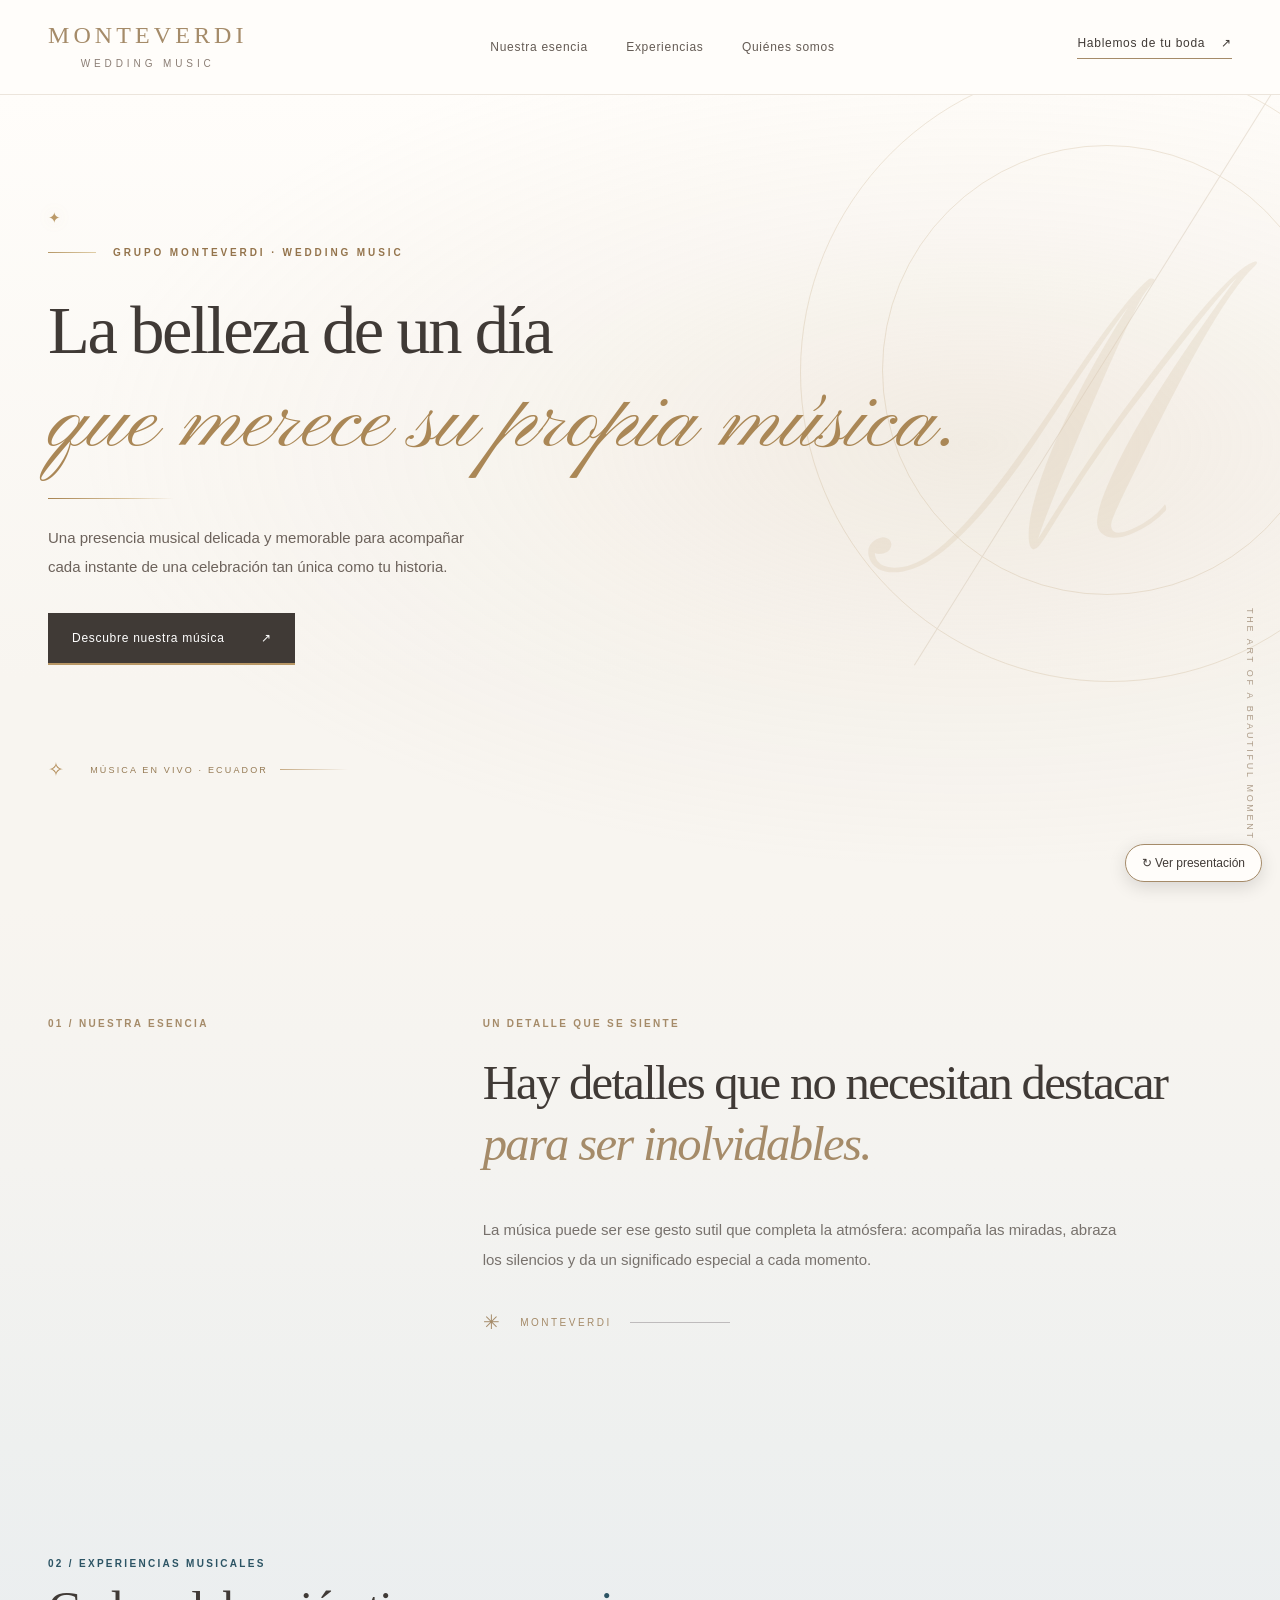
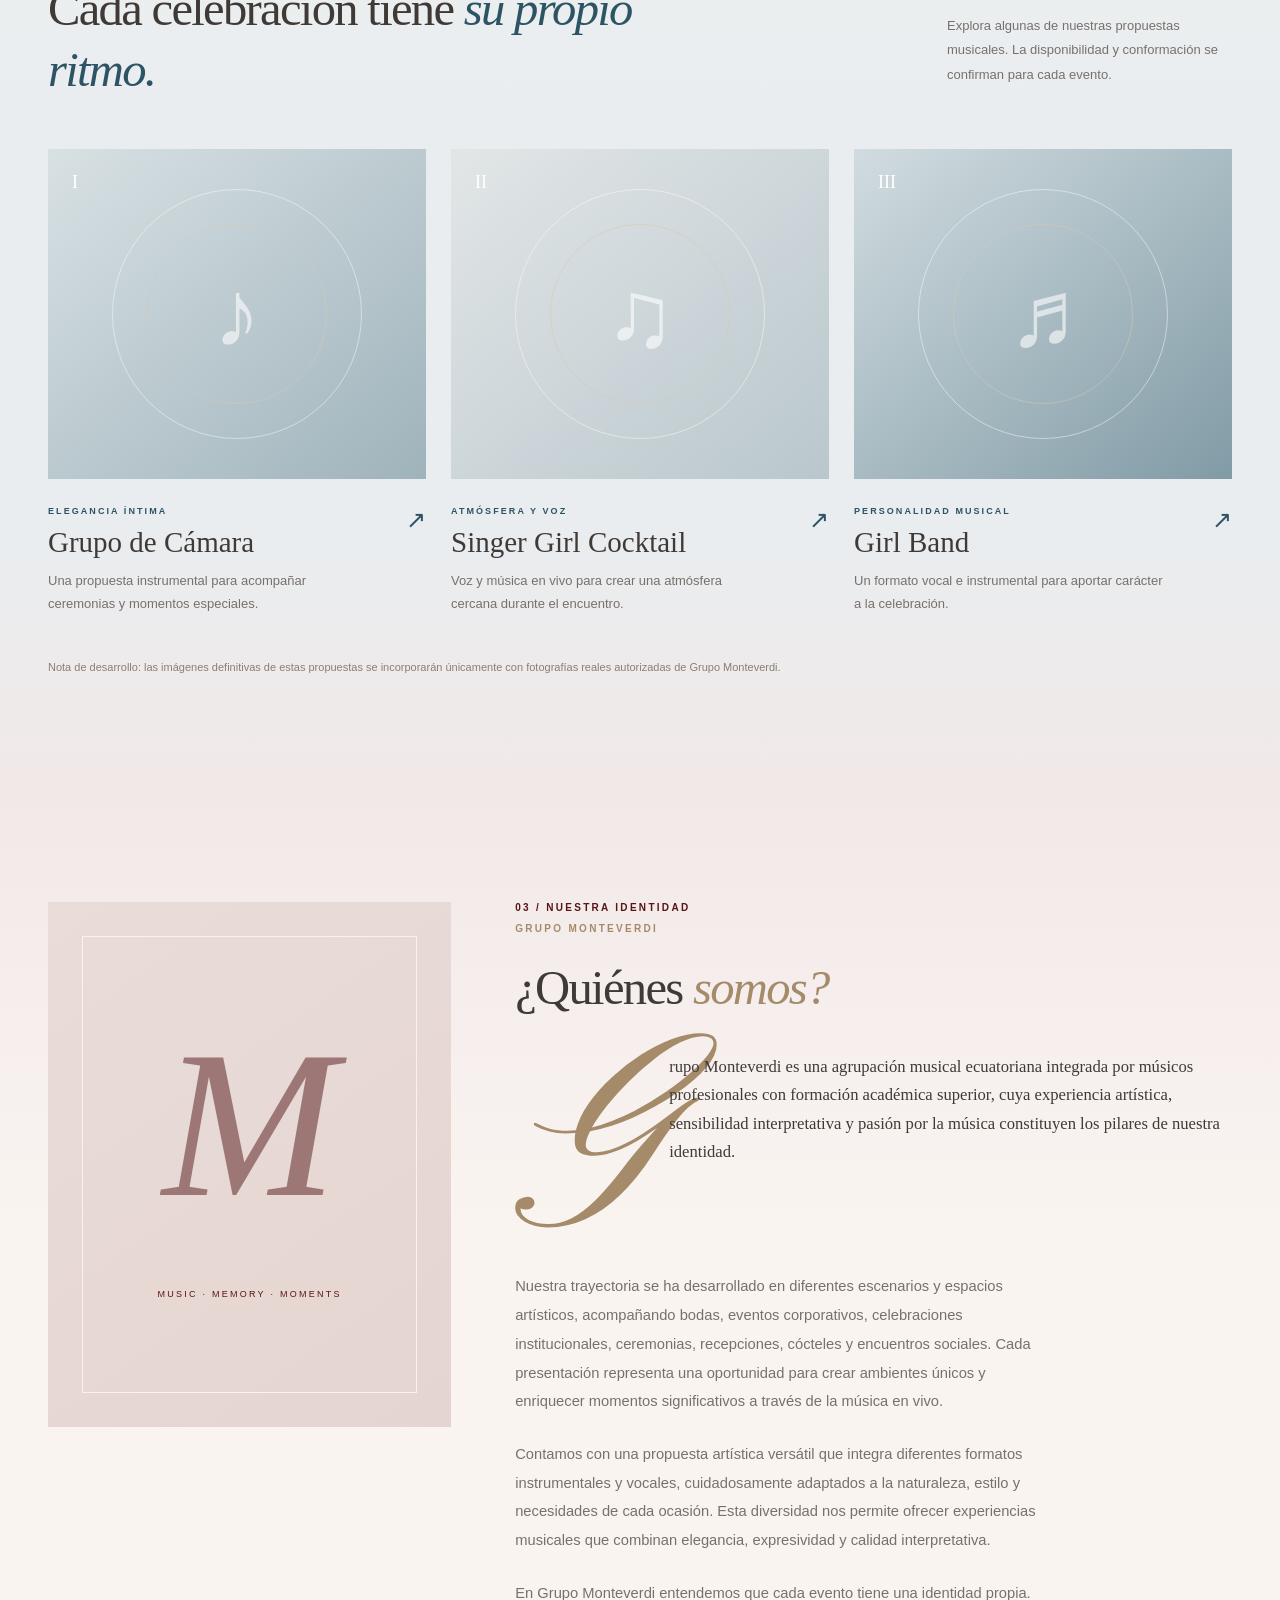
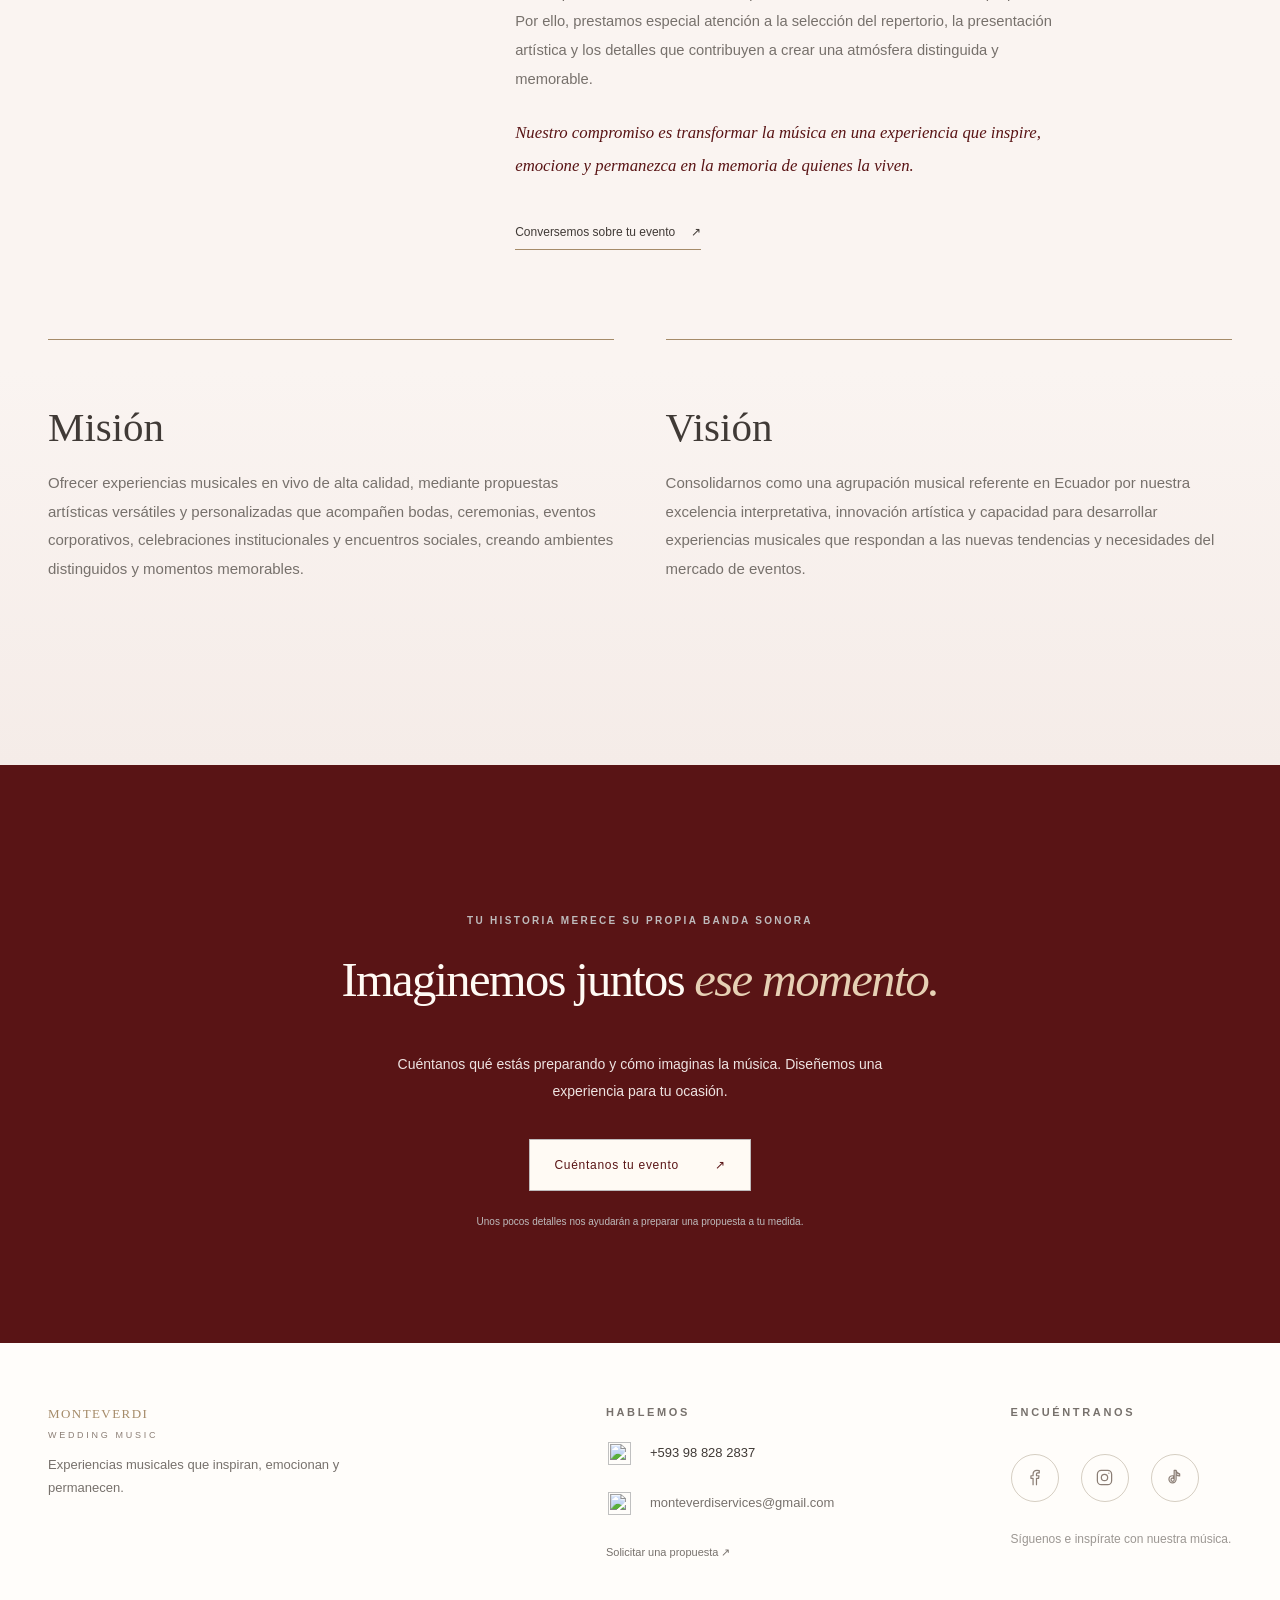
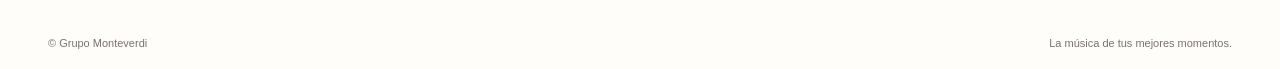
==== index.html @ 487e1342 "Test Cinzel Bold web font on Monteverdi welcome animation" ====
<!doctype html>
<html lang="es">
<head>
  <meta charset="utf-8">
  <meta name="viewport" content="width=device-width, initial-scale=1">
  <meta name="theme-color" content="#f8f5f0">
  <meta name="description" content="Grupo Monteverdi Wedding Music. Música en vivo para acompañar con elegancia los momentos especiales de tu boda.">
  <title>Grupo Monteverdi | Wedding Music</title>
  <link rel="preconnect" href="https://fonts.googleapis.com">
  <link rel="preconnect" href="https://fonts.gstatic.com" crossorigin>
  <link href="https://fonts.googleapis.com/css2?family=Cinzel:wght@700&family=Pinyon+Script&display=swap" rel="stylesheet">
  <link rel="stylesheet" href="styles.css?v=37">
<style>
/* V2 — Bienvenida editorial: entrada al salón */
.welcome {
  position: fixed; inset: 0; z-index: 1000; display: grid; place-items: center;
  background: var(--ivory); pointer-events: none;
  animation: welcome-exit .85s cubic-bezier(.55, 0, .2, 1) 2.65s both;
}
.welcome-inner { width: min(86vw, 820px); text-align: center; }
.welcome-letters { display: flex; justify-content: center; gap: clamp(2px, 1.1vw, 13px); }
.welcome-letters span {
  display: inline-block; font: 700 clamp(23px, 5.8vw, 72px)/1.2 'Cinzel', Georgia, serif;
  color: var(--ink); opacity: 0; transform: translateY(-70px);
  animation: letter-arrive 1.05s cubic-bezier(.2, .75, .18, 1) both;
}
.welcome-letters span:nth-child(1) { animation-delay: .22s; }
.welcome-letters span:nth-child(2) { animation-delay: .30s; }
.welcome-letters span:nth-child(3) { animation-delay: .38s; }
.welcome-letters span:nth-child(4) { animation-delay: .46s; }
.welcome-letters span:nth-child(5) { animation-delay: .54s; }
.welcome-letters span:nth-child(6) { animation-delay: .62s; }
.welcome-letters span:nth-child(7) { animation-delay: .70s; }
.welcome-letters span:nth-child(8) { animation-delay: .78s; }
.welcome-letters span:nth-child(9) { animation-delay: .86s; }
.welcome-letters span:nth-child(10) { animation-delay: .94s; }
.welcome-rule { height: 1px; width: min(55%, 290px); background: var(--gold); margin: 24px auto 16px; transform: scaleX(0); animation: rule-reveal .7s ease 1.65s forwards; }
.welcome-subtitle { font: 500 clamp(9px, 1.1vw, 12px)/1.6 var(--sans); letter-spacing: .38em; color: var(--taupe); opacity: 0; animation: subtitle-reveal .8s ease 1.8s forwards; }
@keyframes letter-arrive { to { opacity: 1; transform: translateY(0); } }
@keyframes rule-reveal { to { transform: scaleX(1); } }
@keyframes subtitle-reveal { to { opacity: 1; } }
@keyframes welcome-exit { 0%, 5% { opacity: 1; } 100% { opacity: 0; visibility: hidden; } }
@media (prefers-reduced-motion: reduce) { .welcome { display: none; } }


/* Scroll reveal — understated editorial transitions */
.scroll-reveal { opacity: 0; transform: translateY(34px); transition: opacity .85s ease, transform .85s cubic-bezier(.2,.7,.2,1); }
.scroll-reveal.is-visible { opacity: 1; transform: translateY(0); }
@media (prefers-reduced-motion: reduce) { .scroll-reveal { opacity: 1; transform: none; transition: none; } }

/* Identidad institucional — misión y visión */
.monteverdi-values { display:grid; grid-template-columns:repeat(2,minmax(0,1fr)); gap:clamp(22px,4vw,64px); margin-top:clamp(48px,7vw,100px); }
.monteverdi-value { border-top:1px solid var(--gold); padding-top:28px; }
.monteverdi-value h3 { font-family:var(--serif); font-size:clamp(30px,3.2vw,45px); font-weight:400; margin:12px 0 18px; }
.monteverdi-value > p:last-child { color:var(--muted); font-size:15px; line-height:1.9; }
.story-copy > p:not(.overline):not(.section-index) { margin-bottom:17px; }
@media(max-width:700px) { .monteverdi-values { grid-template-columns:1fr; gap:32px; } }
</style>
</head>
<body>
  <div class="welcome" id="welcome" aria-hidden="true">
    <div class="welcome-inner">
      <div class="welcome-letters" aria-label="Monteverdi">
        <span>M</span><span>O</span><span>N</span><span>T</span><span>E</span><span>V</span><span>E</span><span>R</span><span>D</span><span>I</span>
      </div>
      <div class="welcome-rule"></div>
      <div class="welcome-subtitle">WEDDING MUSIC</div>
    </div>
  </div>
  <a class="skip-link" href="#contenido">Ir al contenido</a>
  <header class="site-header">
    <div class="header-inner shell">
      <a class="brand" href="#inicio" aria-label="Grupo Monteverdi, inicio">
        <span class="brand-name">MONTEVERDI</span>
        <span class="brand-subtitle">WEDDING MUSIC</span>
      </a>
      <nav class="navigation" aria-label="Navegación principal">
        <a href="#esencia">Nuestra esencia</a>
        <a href="#experiencias">Experiencias</a>
        <a href="#historia">Quiénes somos</a>
      </nav>
      <a class="header-contact" href="#contacto">Hablemos de tu boda <span aria-hidden="true">↗</span></a>
    </div>
  </header>

  <main id="contenido">
    <section class="hero" id="inicio" aria-labelledby="hero-title">
      <div class="hero-art" aria-hidden="true">
        <div class="art-ring art-ring-one"></div>
        <div class="art-ring art-ring-two"></div>
        <div class="art-stem"></div>
        <span class="art-word">M</span>
      </div>
      <div class="shell hero-content">
        <p class="eyebrow"><span class="eyebrow-line"></span> GRUPO MONTEVERDI · WEDDING MUSIC</p>
        <h1 id="hero-title">La belleza de un día<br><em>que merece su propia música.</em></h1>
        <p class="hero-description">Una presencia musical delicada y memorable para acompañar cada instante de una celebración tan única como tu historia.</p>
        <a class="button button-primary" href="#experiencias">Descubre nuestra música <span aria-hidden="true">↗</span></a>
        <div class="hero-footnote"><span class="tiny-diamond" aria-hidden="true">✧</span> MÚSICA EN VIVO · ECUADOR</div>
      </div>
      <div class="hero-side-label" aria-hidden="true">THE ART OF A BEAUTIFUL MOMENT</div>
    </section>

    <section class="intro section-pad" id="esencia" aria-labelledby="essence-title">
      <div class="shell intro-grid">
        <div><p class="section-index">01 / NUESTRA ESENCIA</p></div>
        <div class="intro-copy">
          <p class="overline">UN DETALLE QUE SE SIENTE</p>
          <h2 id="essence-title">Hay detalles que no necesitan destacar<br><em>para ser inolvidables.</em></h2>
          <p>La música puede ser ese gesto sutil que completa la atmósfera: acompaña las miradas, abraza los silencios y da un significado especial a cada momento.</p>
          <div class="signature-rule"><span aria-hidden="true">✳</span><span>MONTEVERDI</span></div>
        </div>
      </div>
    </section>

    <section class="experiences section-pad" id="experiencias" aria-labelledby="experiences-title">
      <div class="shell">
        <div class="section-heading">
          <div><p class="section-index">02 / EXPERIENCIAS MUSICALES</p><h2 id="experiences-title">Cada celebración tiene <em>su propio ritmo.</em></h2></div>
          <p>Explora algunas de nuestras propuestas musicales. La disponibilidad y conformación se confirman para cada evento.</p>
        </div>
        <div class="experience-grid">
          <article class="experience-card">
            <div class="experience-visual visual-chamber" aria-hidden="true"><span class="visual-number">I</span><span class="visual-motif">♪</span></div>
            <div class="experience-info"><div><p class="card-kicker">ELEGANCIA ÍNTIMA</p><h3>Grupo de Cámara</h3></div><span class="card-arrow" aria-hidden="true">↗</span></div>
            <p class="card-description">Una propuesta instrumental para acompañar ceremonias y momentos especiales.</p>
          </article>
          <article class="experience-card">
            <div class="experience-visual visual-singer" aria-hidden="true"><span class="visual-number">II</span><span class="visual-motif">♫</span></div>
            <div class="experience-info"><div><p class="card-kicker">ATMÓSFERA Y VOZ</p><h3>Singer Girl Cocktail</h3></div><span class="card-arrow" aria-hidden="true">↗</span></div>
            <p class="card-description">Voz y música en vivo para crear una atmósfera cercana durante el encuentro.</p>
          </article>
          <article class="experience-card">
            <div class="experience-visual visual-band" aria-hidden="true"><span class="visual-number">III</span><span class="visual-motif">♬</span></div>
            <div class="experience-info"><div><p class="card-kicker">PERSONALIDAD MUSICAL</p><h3>Girl Band</h3></div><span class="card-arrow" aria-hidden="true">↗</span></div>
            <p class="card-description">Un formato vocal e instrumental para aportar carácter a la celebración.</p>
          </article>
        </div>
        <p class="content-note">Nota de desarrollo: las imágenes definitivas de estas propuestas se incorporarán únicamente con fotografías reales autorizadas de Grupo Monteverdi.</p>
      </div>
    </section>

    <section class="story section-pad" id="historia" aria-labelledby="story-title">
      <div class="shell story-grid">
        <div class="story-art" aria-hidden="true"><div class="story-art-inner"><span class="story-monogram">M</span><span class="story-art-caption">MUSIC · MEMORY · MOMENTS</span></div></div>
        <div class="story-copy">
          <p class="section-index">03 / NUESTRA IDENTIDAD</p>
          <p class="overline">GRUPO MONTEVERDI</p>
          <h2 id="story-title">¿Quiénes <em>somos?</em></h2>
          <p class="story-lead"><span class="story-dropcap">G</span><span class="story-lead-rest">rupo Monteverdi es una agrupación musical ecuatoriana integrada por músicos profesionales con formación académica superior, cuya experiencia artística, sensibilidad interpretativa y pasión por la música constituyen los pilares de nuestra identidad.</span></p>
          <p>Nuestra trayectoria se ha desarrollado en diferentes escenarios y espacios artísticos, acompañando bodas, eventos corporativos, celebraciones institucionales, ceremonias, recepciones, cócteles y encuentros sociales. Cada presentación representa una oportunidad para crear ambientes únicos y enriquecer momentos significativos a través de la música en vivo.</p>
          <p>Contamos con una propuesta artística versátil que integra diferentes formatos instrumentales y vocales, cuidadosamente adaptados a la naturaleza, estilo y necesidades de cada ocasión. Esta diversidad nos permite ofrecer experiencias musicales que combinan elegancia, expresividad y calidad interpretativa.</p>
          <p>En Grupo Monteverdi entendemos que cada evento tiene una identidad propia. Por ello, prestamos especial atención a la selección del repertorio, la presentación artística y los detalles que contribuyen a crear una atmósfera distinguida y memorable.</p>
          <p><strong>Nuestro compromiso es transformar la música en una experiencia que inspire, emocione y permanezca en la memoria de quienes la viven.</strong></p>
          <a class="text-link" href="cotizar.html">Conversemos sobre tu evento <span aria-hidden="true">↗</span></a>
        </div>
      </div>
      <div class="shell monteverdi-values">
        <article class="monteverdi-value">
          <p class="overline">NUESTRO PROPÓSITO</p>
          <h3>Misión</h3>
          <p>Ofrecer experiencias musicales en vivo de alta calidad, mediante propuestas artísticas versátiles y personalizadas que acompañen bodas, ceremonias, eventos corporativos, celebraciones institucionales y encuentros sociales, creando ambientes distinguidos y momentos memorables.</p>
        </article>
        <article class="monteverdi-value">
          <p class="overline">HACIA DÓNDE VAMOS</p>
          <h3>Visión</h3>
          <p>Consolidarnos como una agrupación musical referente en Ecuador por nuestra excelencia interpretativa, innovación artística y capacidad para desarrollar experiencias musicales que respondan a las nuevas tendencias y necesidades del mercado de eventos.</p>
        </article>
      </div>

    </section>

    <section class="contact section-pad" id="contacto" aria-labelledby="contact-title">

      <div class="shell contact-inner"><p class="overline">TU HISTORIA MERECE SU PROPIA BANDA SONORA</p><h2 id="contact-title">Imaginemos juntos <em>ese momento.</em></h2><p>Cuéntanos qué estás preparando y cómo imaginas la música. Diseñemos una experiencia para tu ocasión.</p><a class="button button-light" href="cotizar.html">Cuéntanos tu evento <span aria-hidden="true">↗</span></a><p class="contact-caption">Unos pocos detalles nos ayudarán a preparar una propuesta a tu medida.</p></div>
    </section>
  </main>
  <footer class="footer monteverdi-footer">
    <div class="shell monteverdi-footer-grid">
      <div class="monteverdi-footer-brand"><a class="footer-brand" href="#inicio">MONTEVERDI <span>WEDDING MUSIC</span></a><p>Experiencias musicales que inspiran, emocionan y permanecen.</p></div>
      <div class="footer-contact-column"><p class="monteverdi-footer-heading">HABLEMOS</p><div class="footer-contact-list"><a class="footer-contact-link" href="https://wa.me/593988282837" target="_blank" rel="noopener noreferrer"><img src="https://cdn.simpleicons.org/whatsapp/8B7966" width="23" height="23" alt="" loading="lazy"><span>+593 98 828 2837</span></a><a class="footer-contact-link" href="mailto:monteverdiservices@gmail.com"><img src="https://cdn.simpleicons.org/gmail/8B7966" width="23" height="23" alt="" loading="lazy"><span>monteverdiservices@gmail.com</span></a></div><a class="footer-quote-link" href="cotizar.html">Solicitar una propuesta ↗</a></div>
      <div><p class="monteverdi-footer-heading">ENCUÉNTRANOS</p><div class="footer-social-icons" aria-label="Redes sociales"><a href="https://www.facebook.com/share/1DhM7kHUWH/" target="_blank" rel="noopener noreferrer" aria-label="Facebook de Grupo Monteverdi" title="Facebook"><svg viewBox="0 0 24 24" width="20" height="20" fill="none" stroke="currentColor" stroke-width="1.55" stroke-linecap="round" stroke-linejoin="round" aria-hidden="true"><path d="M14.5 21v-8h2.7l.4-3.2h-3.1V7.7c0-.9.3-1.5 1.6-1.5H18V3.3c-.4-.1-1.5-.3-2.9-.3-2.9 0-4.9 1.8-4.9 5.1v1.7H7.5V13h2.7v8"/></svg></a><a href="https://www.instagram.com/monteverdiservices?dlrf=ajBuYzc4aWtqb2Nx" target="_blank" rel="noopener noreferrer" aria-label="Instagram de Grupo Monteverdi" title="Instagram"><svg viewBox="0 0 24 24" width="20" height="20" fill="none" stroke="currentColor" stroke-width="1.55" stroke-linecap="round" stroke-linejoin="round" aria-hidden="true"><rect x="3" y="3" width="18" height="18" rx="5"/><circle cx="12" cy="12" r="4"/><circle cx="17.5" cy="6.5" r=".8" fill="currentColor" stroke="none"/></svg></a><a href="https://www.tiktok.com/@grupomonteverdi?lang=es" target="_blank" rel="noopener noreferrer" aria-label="TikTok de Grupo Monteverdi" title="TikTok"><svg viewBox="0 0 24 24" width="20" height="20" fill="none" stroke="currentColor" stroke-width="1.55" stroke-linecap="round" stroke-linejoin="round" aria-hidden="true"><path d="M14 3v11.3a4.5 4.5 0 1 1-4.5-4.5c.4 0 .8 0 1.2.1v3.2a2 2 0 1 0 .9 1.7V3h2.4c.3 2.7 1.8 4.2 4.5 4.5V10c-1.8 0-3.3-.6-4.5-1.7"/></svg></a></div><p class="footer-social-note">Síguenos e inspírate con nuestra música.</p></div>
    </div>
    <div class="shell monteverdi-footer-bottom"><span>© Grupo Monteverdi</span><span>La música de tus mejores momentos.</span></div>
  </footer>
  <script>
    (() => {
      const welcome = document.getElementById('welcome');
      const reduced = window.matchMedia('(prefers-reduced-motion: reduce)').matches;
      // The intro can always be replayed manually; honor reduced motion on automatic playback only.
      if (reduced) { welcome.remove(); }
      document.documentElement.classList.add('welcome-playing');
      const finish = () => {
        document.documentElement.classList.remove('welcome-playing');
        welcome.remove();
      };
      if (!reduced) {
        welcome.addEventListener('animationend', e => {
          if (e.target === welcome) finish();
        });
        window.setTimeout(finish, 4200);
      }
      const replay = document.createElement('button');
      replay.type = 'button';
      replay.textContent = '↻ Ver presentación';
      replay.setAttribute('aria-label', 'Repetir animación de entrada de Monteverdi');
      replay.style.cssText = 'position:fixed;bottom:18px;right:18px;z-index:1100;border:1px solid #a58b69;border-radius:999px;padding:11px 16px;background:#fffdfa;color:#403a36;font:12px Segoe UI,Arial,sans-serif;cursor:pointer;box-shadow:0 5px 18px #0002';
      document.body.appendChild(replay);
      replay.addEventListener('click', () => {
        const original = document.querySelector('#welcome');
        if (original) original.remove();
        const fresh = welcome.cloneNode(true);
        fresh.style.display = 'grid';
        fresh.style.animation = 'none';
        document.body.prepend(fresh);
        void fresh.offsetWidth;
        fresh.style.animation = 'welcome-exit .85s cubic-bezier(.55, 0, .2, 1) 2.65s both';
        fresh.querySelectorAll('.welcome-letters span').forEach(el => { el.style.animation = 'none'; void el.offsetWidth; el.style.animation = ''; });
        fresh.querySelector('.welcome-rule').style.animation = 'rule-reveal .7s ease 1.65s forwards';
        fresh.querySelector('.welcome-subtitle').style.animation = 'subtitle-reveal .8s ease 1.8s forwards';
        fresh.addEventListener('animationend', e => { if (e.target === fresh) fresh.remove(); });
        window.setTimeout(() => fresh.remove(), 4300);
      });
    })();
  </script>

  <script>
    (() => {
      const targets = document.querySelectorAll('.section-pad .section-index, .section-pad .overline, .section-pad h2, .section-pad .section-heading > p, .experience-card, .intro-copy, .intro-quote, .story-art, .story-copy, .contact-inner > p, .contact-inner > a');
      if (!('IntersectionObserver' in window) || window.matchMedia('(prefers-reduced-motion: reduce)').matches) return;
      targets.forEach((el, i) => { el.classList.add('scroll-reveal'); if (el.classList.contains('experience-card')) el.style.transitionDelay = ((Array.from(el.parentElement.children).indexOf(el)) * 110) + 'ms'; });
      const observer = new IntersectionObserver(entries => {
        entries.forEach(entry => { if (entry.isIntersecting) { entry.target.classList.add('is-visible'); } else { entry.target.classList.remove('is-visible'); } });
      }, { threshold: .1, rootMargin: '0px 0px -35px 0px' });
      targets.forEach(el => observer.observe(el));
    })();
  </script>
</body>
</html>
---- styles.css ----
/* GRUPO MONTEVERDI — WEDDING MUSIC | V1
   Paleta editorial de trabajo, NO códigos oficiales extraídos del logo.
   Modificar variables aquí para revisar rápidamente la dirección cromática.
*/
:root {
  --ivory: #f8f5f0;
  --paper: #fffdfa;
  --sand: #eee7de;
  --champagne: #d8c8b2;
  --gold: #a58b69;
  --taupe: #8b7e75;
  --ink: #403a36;
  --muted: #77716c;
  --line: #ded5cb;
  --serif: Georgia, 'Times New Roman', serif;
  --sans: 'Segoe UI', Arial, sans-serif;
  --page-width: 1220px;
}
*, *::before, *::after { box-sizing: border-box; }
html { scroll-behavior: smooth; scroll-padding-top: 90px; }
body { margin: 0; background: var(--paper); color: var(--ink); font-family: var(--sans); -webkit-font-smoothing: antialiased; }
a { color: inherit; text-decoration: none; }
a:focus-visible { outline: 2px solid var(--gold); outline-offset: 5px; }
.shell { width: min(calc(100% - 96px), var(--page-width)); margin-inline: auto; }
.skip-link { position: absolute; top: -80px; left: 16px; z-index: 99; padding: 12px; background: white; }
.skip-link:focus { top: 12px; }
.site-header { position: relative; z-index: 5; background: var(--paper); border-bottom: 1px solid #ece5dc; }
.header-inner { min-height: 94px; display: flex; align-items: center; justify-content: space-between; gap: 28px; }
.brand { display: flex; flex-direction: column; width: max-content; line-height: 1; }
.brand-name { font: 500 24px/1.1 var(--serif); letter-spacing: .17em; color: var(--gold); }
.brand-subtitle { font: 500 10px/1.7 var(--sans); letter-spacing: .39em; color: var(--taupe); text-align: center; margin-top: 7px; }
.navigation { display: flex; gap: clamp(18px, 3vw, 46px); }
.navigation a, .header-contact { font-size: 12px; letter-spacing: .06em; }
.navigation a { color: #645b54; transition: color .2s; }
.navigation a:hover { color: var(--gold); }
.header-contact { border-bottom: 1px solid var(--gold); padding-bottom: 8px; white-space: nowrap; }
.header-contact span, .button span, .text-link span { margin-left: 12px; }
.hero { position: relative; isolation: isolate; min-height: 690px; display: flex; align-items: center; overflow: hidden; background: radial-gradient(ellipse at 76% 43%, rgba(216,200,178,.27) 0%, rgba(216,200,178,.09) 34%, transparent 65%), linear-gradient(180deg, #fffdfa 0%, #f8f5f0 72%, #f8f5f0 100%); }
.hero-content { position: relative; z-index: 2; padding-block: 115px 125px; }
.eyebrow, .overline, .section-index, .card-kicker { font-size: 10px; font-weight: 600; letter-spacing: .23em; }
.eyebrow { display: flex; align-items: center; gap: 17px; color: var(--gold); }
.eyebrow-line { display: block; width: 36px; height: 1px; background: var(--gold); }
h1, h2, h3, p { margin-top: 0; }
h1, h2, h3 { font-family: var(--serif); font-weight: 400; }
h1 { font-size: clamp(48px, 5.35vw, 78px); line-height: 1.17; letter-spacing: -.045em; max-width: 940px; margin: 32px 0 24px; }
h1 em, h2 em { font-weight: 400; color: var(--gold); }
.hero-description { max-width: 460px; color: #706963; font-size: 15px; line-height: 1.95; margin-bottom: 32px; }
.button { display: inline-flex; align-items: center; justify-content: space-between; gap: 24px; min-height: 52px; padding: 0 24px; font-size: 12px; letter-spacing: .06em; transition: transform .2s, background .2s; }
.button:hover { transform: translateY(-2px); }
.button-primary { background: var(--ink); color: white; }
.button-primary:hover { background: #66584d; }
.hero-footnote { margin-top: 93px; font-size: 9px; letter-spacing: .24em; color: var(--taupe); }
.tiny-diamond { font-size: 19px; margin-right: 12px; }
.hero-side-label { position: absolute; right: 25px; bottom: 65px; writing-mode: vertical-rl; font-size: 9px; letter-spacing: .3em; color: #ad9c89; }
.hero-art { position: absolute; right: -7%; top: 4%; width: 55%; height: 100%; opacity: .38; pointer-events: none; }
.art-ring { position: absolute; border: 1px solid #c8b79f; border-radius: 50%; aspect-ratio: 1; }
.art-ring-one { width: 620px; right: -50px; top: -65px; }
.art-ring-two { width: 450px; right: 38px; top: 18px; }
.art-stem { position: absolute; height: 680px; width: 1px; background: #cdbca6; transform: rotate(32deg); right: 39%; top: -90px; }
.art-word { position: absolute; right: 190px; top: 170px; font: italic 240px/1 var(--serif); color: #d3c0a9; opacity: .27; }
.section-pad { padding-block: 112px; }
.section-index { color: var(--gold); }
.intro { background: linear-gradient(180deg, #f8f5f0 0%, #f4f3f0 48%, #eef0ef 100%); }
.intro-grid { display: grid; grid-template-columns: 1fr 2fr; gap: 60px; }
.overline { color: var(--gold); margin-bottom: 24px; }
h2 { font-size: clamp(35px, 3.8vw, 56px); line-height: 1.25; letter-spacing: -.035em; }
.intro h2 { max-width: 780px; }
.intro-copy > p:not(.overline) { max-width: 650px; color: var(--muted); line-height: 2; font-size: 15px; }
.signature-rule { display: flex; align-items: center; gap: 18px; margin-top: 35px; color: var(--gold); font-size: 10px; letter-spacing: .25em; }
.signature-rule::after { content: ''; height: 1px; width: 100px; background: #BEBBBC; }
.signature-rule span:first-child { font-size: 20px; }
.experiences { background: linear-gradient(180deg, #eef0ef 0%, #e9edf0 30%, #e9edf0 72%, #f1e9e8 100%); }
.experiences .section-index, .experiences .overline, .experiences .card-kicker { color: #2C5464; }
.experiences .section-heading h2 em { color: #2C5464; }
.experiences .experience-info h3 { color: #403a36; }
.experiences .experience-visual::before { border-color: rgba(255,250,244,.48); }
.experiences .experience-visual::after { border-color: rgba(216,200,178,.55); }
.story .section-index { color: #591415; }
.story .story-art-inner { border-color: rgba(255,250,244,.78); }
.story .story-copy h2 em { color: var(--gold); }
.section-heading { display: flex; align-items: end; justify-content: space-between; gap: 60px; margin-bottom: 48px; }
.section-heading h2 { max-width: 680px; margin-bottom: 0; }
.section-heading > p { max-width: 285px; font-size: 13px; line-height: 1.9; color: var(--muted); }
.experience-grid { display: grid; grid-template-columns: repeat(3, minmax(0, 1fr)); gap: 25px; }
.experience-visual { height: 330px; position: relative; display: grid; place-items: center; overflow: hidden; }
.visual-chamber { background: linear-gradient(140deg, #d8e1e4, #9fb3bb); }
.visual-singer { background: linear-gradient(140deg, #e2e6e7, #b9c7cd); }
.visual-band { background: linear-gradient(140deg, #d1dce0, #819ba6); }
.experience-visual::before, .experience-visual::after { content: ''; position: absolute; border: 1px solid #fff9; border-radius: 50%; width: 250px; aspect-ratio: 1; }
.experience-visual::after { width: 180px; }
.visual-motif { font: italic 94px/1 var(--serif); color: #fff9; z-index: 1; }
.visual-number { position: absolute; left: 24px; top: 23px; color: #fff; font: 18px var(--serif); }
.experience-info { display: flex; justify-content: space-between; gap: 10px; padding-top: 27px; }
.card-kicker { color: var(--gold); margin-bottom: 10px; font-size: 9px; }
h3 { font-size: 29px; margin-bottom: 10px; }
.card-arrow { font-size: 24px; color: #2C5464; }
.card-description { color: var(--muted); font-size: 13px; line-height: 1.8; max-width: 310px; }
.content-note { margin: 30px 0 0; font-size: 11px; color: var(--taupe); line-height: 1.8; }
.story { background: linear-gradient(180deg, #f1e9e8 0%, #faf4f1 28%, #faf4f1 75%, #f5ece8 100%); }
.story-grid { display: grid; grid-template-columns: .95fr 1.05fr; gap: clamp(60px, 9vw, 150px); align-items: center; }
.story-art { min-height: 525px; background: linear-gradient(145deg, #e9dcd9, #e5d5d0); padding: 34px; }
.story-art-inner { height: 100%; min-height: 457px; border: 1px solid #fff9; display: flex; flex-direction: column; justify-content: center; align-items: center; }
.story-monogram { font: italic 210px/.9 var(--serif); color: #9d7775; }
.story-art-caption { margin-top: 70px; font-size: 9px; letter-spacing: .25em; color: #591415; }
.story-copy h2 { margin-bottom: 30px; }
.story-copy > p:not(.section-index):not(.overline) { font-size: 14px; line-height: 2; color: var(--muted); }
.text-link { display: inline-block; border-bottom: 1px solid var(--gold); padding-bottom: 10px; margin-top: 18px; font-size: 12px; }
.contact { position: relative; text-align: center; background: #591415; color: #fffaf4; }
.contact::before { content:""; position:absolute; inset:0 0 auto; height:1px; pointer-events:none; background:linear-gradient(90deg,transparent 8%,rgba(221,194,150,.25) 24%,#d9bc8b 50%,rgba(221,194,150,.25) 76%,transparent 92%); }
.contact .contact-inner { position: relative; z-index: 1; }
.contact .overline { color: #BEBBBC; }
.contact h2 { max-width: 800px; margin-inline: auto; }
.contact h2 em { color: #e6d0b4; }
.contact-inner > p:not(.overline):not(.contact-caption) { color: #eee3e1; font-size: 14px; line-height: 1.9; max-width: 540px; margin: 0 auto 34px; }
.contact .button-light { background: #fffaf4; color: #591415; border: 1px solid #BEBBBC; }
.contact .button-light:hover { background: #eee3e1; color: #2C5464; }
.contact-caption { margin: 22px auto 0; max-width: 500px; font-size: 10px; color: #BEBBBC; line-height: 1.8; }
.footer { background: #fffdfa; }
.footer-inner { min-height: 110px; display: flex; justify-content: space-between; align-items: center; gap: 20px; }
.footer-brand { font: 20px var(--serif); letter-spacing: .11em; color: var(--gold); }
.footer-brand span { display: block; font: 9px var(--sans); letter-spacing: .3em; color: var(--taupe); margin-top: 6px; }
.footer p, .footer a:last-child { font-size: 11px; color: var(--muted); }
@media (max-width: 1000px) {
  .shell { width: min(calc(100% - 56px), var(--page-width)); }
  .navigation { display: none; }
  .hero-art { right: -24%; width: 70%; }
  .intro-grid { grid-template-columns: 1fr; gap: 20px; }
  .story-grid { gap: 55px; }
  .story-art { min-height: 420px; }
  .story-art-inner { min-height: 352px; }
  .experience-visual { height: 280px; }
}
@media (max-width: 700px) {
  html { scroll-padding-top: 65px; }
  .shell { width: calc(100% - 38px); }
  .header-inner { min-height: 77px; }
  .brand-name { font-size: 19px; }
  .brand-subtitle { font-size: 8px; }
  .header-contact { font-size: 10px; }
  .hero { min-height: 660px; }
  .hero-content { padding-block: 90px 75px; }
  h1 { font-size: clamp(41px, 10vw, 61px); }
  .hero-art { right: -80%; top: 15%; width: 130%; opacity: .25; }
  .hero-description { font-size: 14px; }
  .hero-footnote { margin-top: 78px; }
  .hero-side-label { display: none; }
  .section-pad { padding-block: 76px; }
  h2 { font-size: clamp(34px, 8vw, 47px); }
  .section-heading { display: block; }
  .section-heading > p { margin-top: 20px; }
  .experience-grid { grid-template-columns: 1fr; gap: 36px; }
  .experience-visual { height: 320px; }
  .story-grid { grid-template-columns: 1fr; }
  .story-art { min-height: 330px; }
  .story-art-inner { min-height: 262px; }
  .story-monogram { font-size: 160px; }
  .story-art-caption { margin-top: 25px; }
  .footer-inner { flex-wrap: wrap; padding-block: 30px; }
  .footer p { order: 3; flex-basis: 100%; }
}
@media (max-width: 390px) {
  .header-contact { font-size: 9px; }
  .brand-name { font-size: 17px; }
  .brand-subtitle { letter-spacing: .27em; }
  .hero h1 { font-size: 40px; }
}
@media (prefers-reduced-motion: reduce) { html { scroll-behavior: auto; } *, *::before, *::after { transition-duration: .01ms !important; } }

/* V2 — Bienvenida editorial: entrada al salón */
.welcome { position: fixed; inset: 0; z-index: 1000; display: grid; place-items: center; background: var(--ivory); pointer-events: none; animation: welcome-exit .85s cubic-bezier(.55, 0, .2, 1) 2.65s both; }
.welcome-inner { width: min(86vw, 820px); text-align: center; }
.welcome-letters { display: flex; justify-content: center; gap: clamp(2px, 1.1vw, 13px); }
.welcome-letters span { display: inline-block; font: 400 clamp(23px, 5.8vw, 72px)/1.2 var(--serif); color: var(--ink); opacity: 0; transform: translateY(-70px); animation: letter-arrive 1.05s cubic-bezier(.2, .75, .18, 1) both; }
.welcome-letters span:nth-child(1) { animation-delay: 0.22s; }
.welcome-letters span:nth-child(2) { animation-delay: 0.30s; }
.welcome-letters span:nth-child(3) { animation-delay: 0.38s; }
.welcome-letters span:nth-child(4) { animation-delay: 0.46s; }
.welcome-letters span:nth-child(5) { animation-delay: 0.54s; }
.welcome-letters span:nth-child(6) { animation-delay: 0.62s; }
.welcome-letters span:nth-child(7) { animation-delay: 0.70s; }
.welcome-letters span:nth-child(8) { animation-delay: 0.78s; }
.welcome-letters span:nth-child(9) { animation-delay: 0.86s; }
.welcome-letters span:nth-child(10) { animation-delay: 0.94s; }
.welcome-rule { height: 1px; width: min(55%, 290px); background: var(--gold); margin: 24px auto 16px; transform: scaleX(0); animation: rule-reveal .7s ease 1.65s forwards; }
.welcome-subtitle { font: 500 clamp(9px, 1.1vw, 12px)/1.6 var(--sans); letter-spacing: .38em; color: var(--taupe); opacity: 0; animation: subtitle-reveal .8s ease 1.8s forwards; }
@keyframes letter-arrive { to { opacity: 1; transform: translateY(0); } }
@keyframes rule-reveal { to { transform: scaleX(1); } }
@keyframes subtitle-reveal { to { opacity: 1; } }
@keyframes welcome-exit { 0%, 5% { opacity: 1; } 100% { opacity: 0; visibility: hidden; } }
@media (prefers-reduced-motion: reduce) { .welcome { display: none; } }

/* Acabado editorial uniforme: sin velo fijo ni esquinas blanqueadas.
   La elegancia se mantiene mediante la paleta, tipografía y espacios. */
body::after { content:none; }

/* Redes y contacto — pie editorial */
.monteverdi-footer { padding-top: 60px; }
.monteverdi-footer-grid { display:grid;grid-template-columns:1.45fr 1fr .65fr;gap:clamp(28px,5vw,75px);padding-bottom:55px; }
.monteverdi-footer-grid > div { display:flex;flex-direction:column;align-items:flex-start;gap:13px; }
.monteverdi-footer-grid a {font-size:13px;line-height:1.65;overflow-wrap:anywhere;transition:opacity .2s ease;}
.monteverdi-footer-grid a:hover {opacity:.65;}
.monteverdi-footer-brand p {font-size:13px;line-height:1.8;max-width:300px;}
.monteverdi-footer-heading {font-size:10px;letter-spacing:.24em;font-weight:700;margin:0 0 9px;}
.monteverdi-footer-bottom {border-top:1px solid rgba(255,255,255,.2);display:flex;justify-content:space-between;gap:15px;padding-block:20px;font-size:11px;opacity:.7;}
@media(max-width:750px){.monteverdi-footer-grid{grid-template-columns:1fr 1fr}.monteverdi-footer-brand{grid-column:1/-1}}
@media(max-width:440px){.monteverdi-footer-grid{grid-template-columns:1fr}.monteverdi-footer-brand{grid-column:auto}.monteverdi-footer-bottom{flex-direction:column}}
/* Landing de cotización */
.quote-page {background:var(--ivory);}
.quote-hero {padding-block:90px 55px;text-align:center;max-width:800px;}
.quote-hero h1 {font-size:clamp(44px,7vw,84px);line-height:1.1;margin:22px 0;}
.quote-hero > p:last-child {font-size:16px;color:var(--muted);line-height:1.9;max-width:600px;margin-inline:auto;}
.quote-layout {display:grid;grid-template-columns:minmax(240px,.8fr) minmax(0,1.5fr);gap:clamp(30px,6vw,95px);padding-bottom:110px;align-items:start;}
.quote-aside {padding-top:35px;}
.quote-ornament {font-family:var(--serif);font-size:100px;color:var(--gold);line-height:1;}
.quote-aside h2 {font-size:clamp(34px,4vw,55px);line-height:1.16;margin:20px 0;}
.quote-aside > p:not(.overline) {color:var(--muted);font-size:14px;line-height:1.9;}
.quote-aside-note {margin-top:35px;border-top:1px solid var(--line);padding-top:22px;font-size:12px!important;}
.quote-form {background:var(--paper);padding:clamp(24px,4vw,52px);border:1px solid var(--line);box-shadow:0 18px 55px rgba(64,58,54,.055);}
.quote-form-heading h2 {font-size:clamp(30px,3vw,44px);line-height:1.2;margin:13px 0 30px;}
.quote-fields {display:grid;grid-template-columns:1fr 1fr;gap:22px 18px;}
.quote-form label {display:flex;flex-direction:column;gap:9px;font-size:12px;letter-spacing:.02em;font-weight:600;color:var(--ink);}
.quote-form label span {color:var(--gold);}
.quote-form input,.quote-form select,.quote-form textarea {width:100%;min-width:0;border:1px solid var(--line);background:#fff;padding:13px 14px;color:var(--ink);font:14px/1.5 var(--sans);border-radius:2px;outline-offset:3px;}
.quote-form input:focus,.quote-form select:focus,.quote-form textarea:focus {border-color:var(--gold);}
.quote-story {margin-top:24px;}
.quote-form textarea {resize:vertical;}
.quote-privacy {font-size:12px;color:var(--muted);line-height:1.7;margin-top:23px;}
.quote-actions {display:flex;align-items:center;flex-wrap:wrap;gap:18px;margin-top:22px;}
.quote-actions button {cursor:pointer;}
.quote-mail {border:0;background:none;color:var(--ink);font:600 12px var(--sans);text-decoration:underline;text-underline-offset:5px;}
@media(max-width:850px){.quote-layout{grid-template-columns:1fr}.quote-aside{padding-top:0}.quote-ornament{display:none}}
@media(max-width:560px){.quote-hero{padding-block:55px 35px}.quote-fields{grid-template-columns:1fr}.quote-form{padding:24px 20px}.quote-layout{padding-bottom:65px}}

/* Social icons: maquillaje sutil, sin ruido visual */
.monteverdi-footer .footer-social-icons {display:flex;flex-direction:row;align-items:center;gap:11px;flex-wrap:wrap;margin-top:2px;}
.monteverdi-footer .footer-social-icons a {display:inline-flex;align-items:center;justify-content:center;width:43px;height:43px;border:1px solid rgba(255,255,255,.27);border-radius:50%;color:inherit;text-decoration:none;transition:background .25s ease,border-color .25s ease,transform .25s ease,opacity .25s ease;}
.monteverdi-footer .footer-social-icons a:hover,.monteverdi-footer .footer-social-icons a:focus-visible {background:rgba(255,255,255,.11);border-color:rgba(255,255,255,.72);transform:translateY(-2px);opacity:1;}
.monteverdi-footer .footer-social-icons a svg {display:block;flex:none;}
.monteverdi-footer .footer-contact-link {display:inline-flex;align-items:center;gap:11px;}
.monteverdi-footer .footer-contact-link svg {flex:none;opacity:.85;}
.monteverdi-footer .footer-social-note {font-size:12px;line-height:1.7;opacity:.72;margin-top:5px;}
@media(prefers-reduced-motion:reduce){.monteverdi-footer .footer-social-icons a{transition:none;}.monteverdi-footer .footer-social-icons a:hover{transform:none;}}

/* Footer alignment refinement: consistent baseline and optical centering */
.monteverdi-footer .monteverdi-footer-grid {align-items:start;}
.monteverdi-footer .monteverdi-footer-grid > div {align-items:flex-start;justify-content:flex-start;}
.monteverdi-footer .monteverdi-footer-heading {min-height:18px;line-height:18px;margin:0 0 10px;}
.monteverdi-footer .footer-contact-link {display:grid;grid-template-columns:22px minmax(0,1fr);align-items:center;column-gap:12px;min-height:32px;line-height:1.5;}
.monteverdi-footer .footer-contact-link svg {display:block;width:20px;height:20px;justify-self:center;}
.monteverdi-footer .footer-contact-link span {display:block;line-height:1.5;}
.monteverdi-footer .footer-social-icons {align-items:center;gap:12px;margin-top:0;min-height:44px;}
.monteverdi-footer .footer-social-icons a {width:44px;height:44px;flex:0 0 44px;border-color:rgba(135,117,91,.35);color:var(--taupe);}
.monteverdi-footer .footer-social-icons a:hover,.monteverdi-footer .footer-social-icons a:focus-visible {border-color:var(--gold);background:rgba(164,135,89,.07);}
.monteverdi-footer .footer-social-icons svg {width:19px;height:19px;}
.monteverdi-footer .footer-social-note {margin:3px 0 0;line-height:1.65;}
@media(max-width:750px){.monteverdi-footer .monteverdi-footer-grid {row-gap:34px;}}

/* Contact row spacing and recognizable brand marks */
.monteverdi-footer .footer-contact-column {gap:0;}
.monteverdi-footer .footer-contact-list {display:flex;flex-direction:column;align-items:stretch;gap:22px;width:100%;margin-top:9px;}
.monteverdi-footer .footer-contact-list .footer-contact-link {display:grid;grid-template-columns:28px minmax(0,1fr);column-gap:16px;align-items:center;min-height:28px;width:100%;margin:0;padding:0;line-height:1.5;}
.monteverdi-footer .footer-contact-link img {width:23px;height:23px;display:block;object-fit:contain;justify-self:center;}
.monteverdi-footer .footer-contact-list .footer-contact-link span {font-size:13px;line-height:1.55;overflow-wrap:anywhere;}
.monteverdi-footer .footer-quote-link {display:inline-block;margin-top:25px;}
.monteverdi-footer .footer-social-icons {gap:22px;margin-top:10px;}
.monteverdi-footer .footer-social-icons a {width:48px;height:48px;flex-basis:48px;}
.monteverdi-footer .footer-social-note {margin-top:15px;}
@media(max-width:480px){.monteverdi-footer .footer-social-icons{gap:20px;}.monteverdi-footer .footer-contact-list{gap:20px;}}

/* Quiénes somos: composición editorial de revista, sin reglas acumuladas */
.story .story-grid {grid-template-columns:minmax(230px,.72fr) minmax(0,1.28fr);gap:clamp(35px,5vw,90px);align-items:start;}
.story .story-copy {max-width:none;}
.story .story-copy h2 {margin-bottom:34px;}
.story .story-copy > p.story-lead {
  display:flow-root;
  font-family:Georgia,"Times New Roman",serif;
  font-size:clamp(16px,1.3vw,18px);
  font-weight:400;
  line-height:1.7;
  letter-spacing:0;
  color:var(--ink);
  margin:0 0 38px;
}
.story .story-dropcap {
  float:left;
  font-family:"Pinyon Script","Times New Roman",cursive;
  font-style:normal;
  font-size:clamp(254.04834px,21.538881vw,301.91252px);
  font-weight:400;
  line-height:.68;
  margin:15px 9px 0 0;
  color:var(--gold);
}
.story .story-copy > p:not(.story-lead):not(.section-index):not(.overline) {
  font-size:clamp(14px,1.15vw,16px);
  line-height:1.95;
  max-width:66ch;
  margin-bottom:24px;
}
.story .story-copy > p:not(.story-lead):not(.section-index):not(.overline) + p:not(.story-lead) {margin-top:0;}
.story .story-copy > p strong {font-family:Georgia,"Times New Roman",serif;font-weight:400;font-style:italic;font-size:1.14em;color:#591415;}
@media(max-width:900px){
  .story .story-grid {grid-template-columns:1fr;gap:42px;}
  .story .story-copy > p.story-lead {font-size:clamp(16px,2.2vw,18px);}
  .story .story-dropcap {font-size:clamp(254.04834px,31.29581vw,301.91252px);}
}
@media(max-width:480px){
  .story .story-copy > p.story-lead {font-size:16px;line-height:1.65;}
  .story .story-dropcap {font-size:254.04834px;margin:13px 8px 0 0;}
}

/* Vestíbulo Monteverdi: tipografía editorial y reflejos de oro, sin fotografías */
.hero .eyebrow { color:#94744c; letter-spacing:.29em; }
.hero .eyebrow-line { width:48px; background:linear-gradient(90deg,#b69868,#e0cda7); }
.hero #hero-title { font-family:Georgia,"Times New Roman",serif; font-weight:400; letter-spacing:-.035em; }
.hero #hero-title em { font-family:"Pinyon Script","Times New Roman",cursive; font-style:normal; font-weight:400; font-size:clamp(63px,7.1vw,105px); line-height:.94; letter-spacing:0; color:#aa8756; display:inline-block; margin-top:12px; }
.hero .art-ring { border-color:rgba(176,139,86,.5); }
.hero .art-word { color:#bd9d6d; opacity:.37; }
.hero .hero-footnote { color:#967b55; }
.hero .tiny-diamond { color:#b18a55; }
.hero .button-primary { background:#403a36; border-bottom:2px solid #b89765; }
@media(max-width:700px){.hero #hero-title em {font-size:clamp(55px,11vw,78px);line-height:1.03;}}
@media(max-width:390px){.hero #hero-title em {font-size:clamp(50px,10.8vw,66px);}}

/* Segunda capa de elegancia: detalles de orfebrería editorial en el vestíbulo */
.hero .hero-content::before { content:"✦"; display:block; width:max-content; margin:0 0 22px 0; font-size:15px; line-height:1; color:#bb9a69; text-shadow:0 0 16px rgba(187,154,105,.24); }
.hero #hero-title { position:relative; }
.hero #hero-title::after { content:""; display:block; width:126px; height:1px; margin-top:30px; background:linear-gradient(90deg,#a78351 0%,#d9c39d 62%,transparent 100%); }
.hero .hero-description { max-width:425px; color:#6c625b; }
.hero .hero-footnote { display:flex; align-items:center; gap:12px; }
.hero .hero-footnote::after { content:""; display:inline-block; width:68px; height:1px; background:linear-gradient(90deg,rgba(177,138,85,.7),transparent); }
.hero .art-word { font-family:"Pinyon Script","Times New Roman",cursive; font-style:normal; font-size:clamp(270px,27vw,430px); color:#b89560; opacity:.33; transform:rotate(-9deg); }
@media(max-width:700px){.hero .hero-content::before{margin-bottom:16px}.hero #hero-title::after{margin-top:22px}.hero .art-word{font-size:290px;}}

/* Interludio entre movimientos: separación arquitectónica, sin difuminado */
.story { position:relative; padding-bottom:clamp(130px,13vw,205px); }
.story::after { content:""; position:absolute; left:50%; bottom:53px; width:clamp(110px,17vw,210px); height:1px; transform:translateX(-50%); background:linear-gradient(90deg,transparent,#b79566 26%,#b79566 74%,transparent); opacity:.68; }
.contact { isolation:isolate; }
.contact::after { content:none; }
.contact .contact-inner { padding-top:clamp(18px,3vw,40px); }
@media(max-width:700px){.story{padding-bottom:115px}.story::after{bottom:43px}.contact::after{width:36px;height:36px;font-size:18px}}

/* Retirada completa de los adornos del umbral entre historia y contacto */
.story::after, .contact::before, .contact::after { content:none !important; display:none !important; }
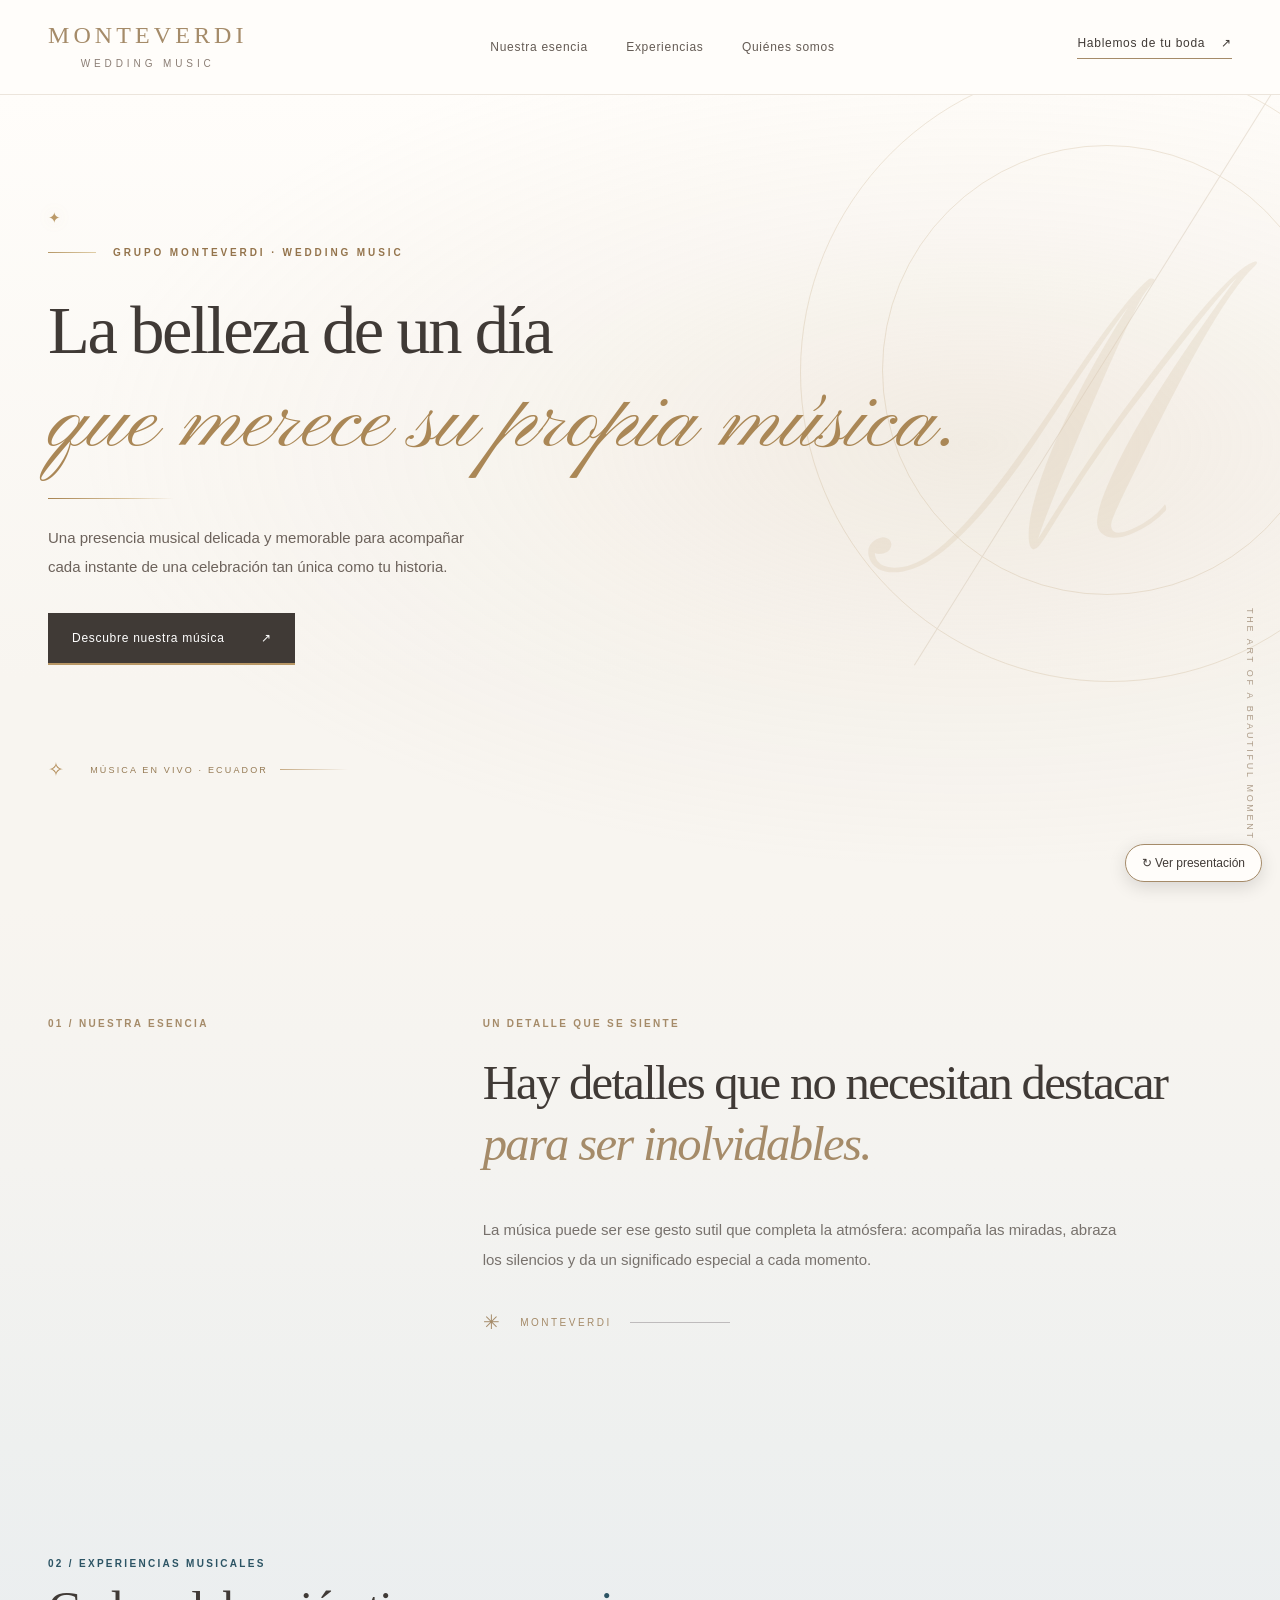
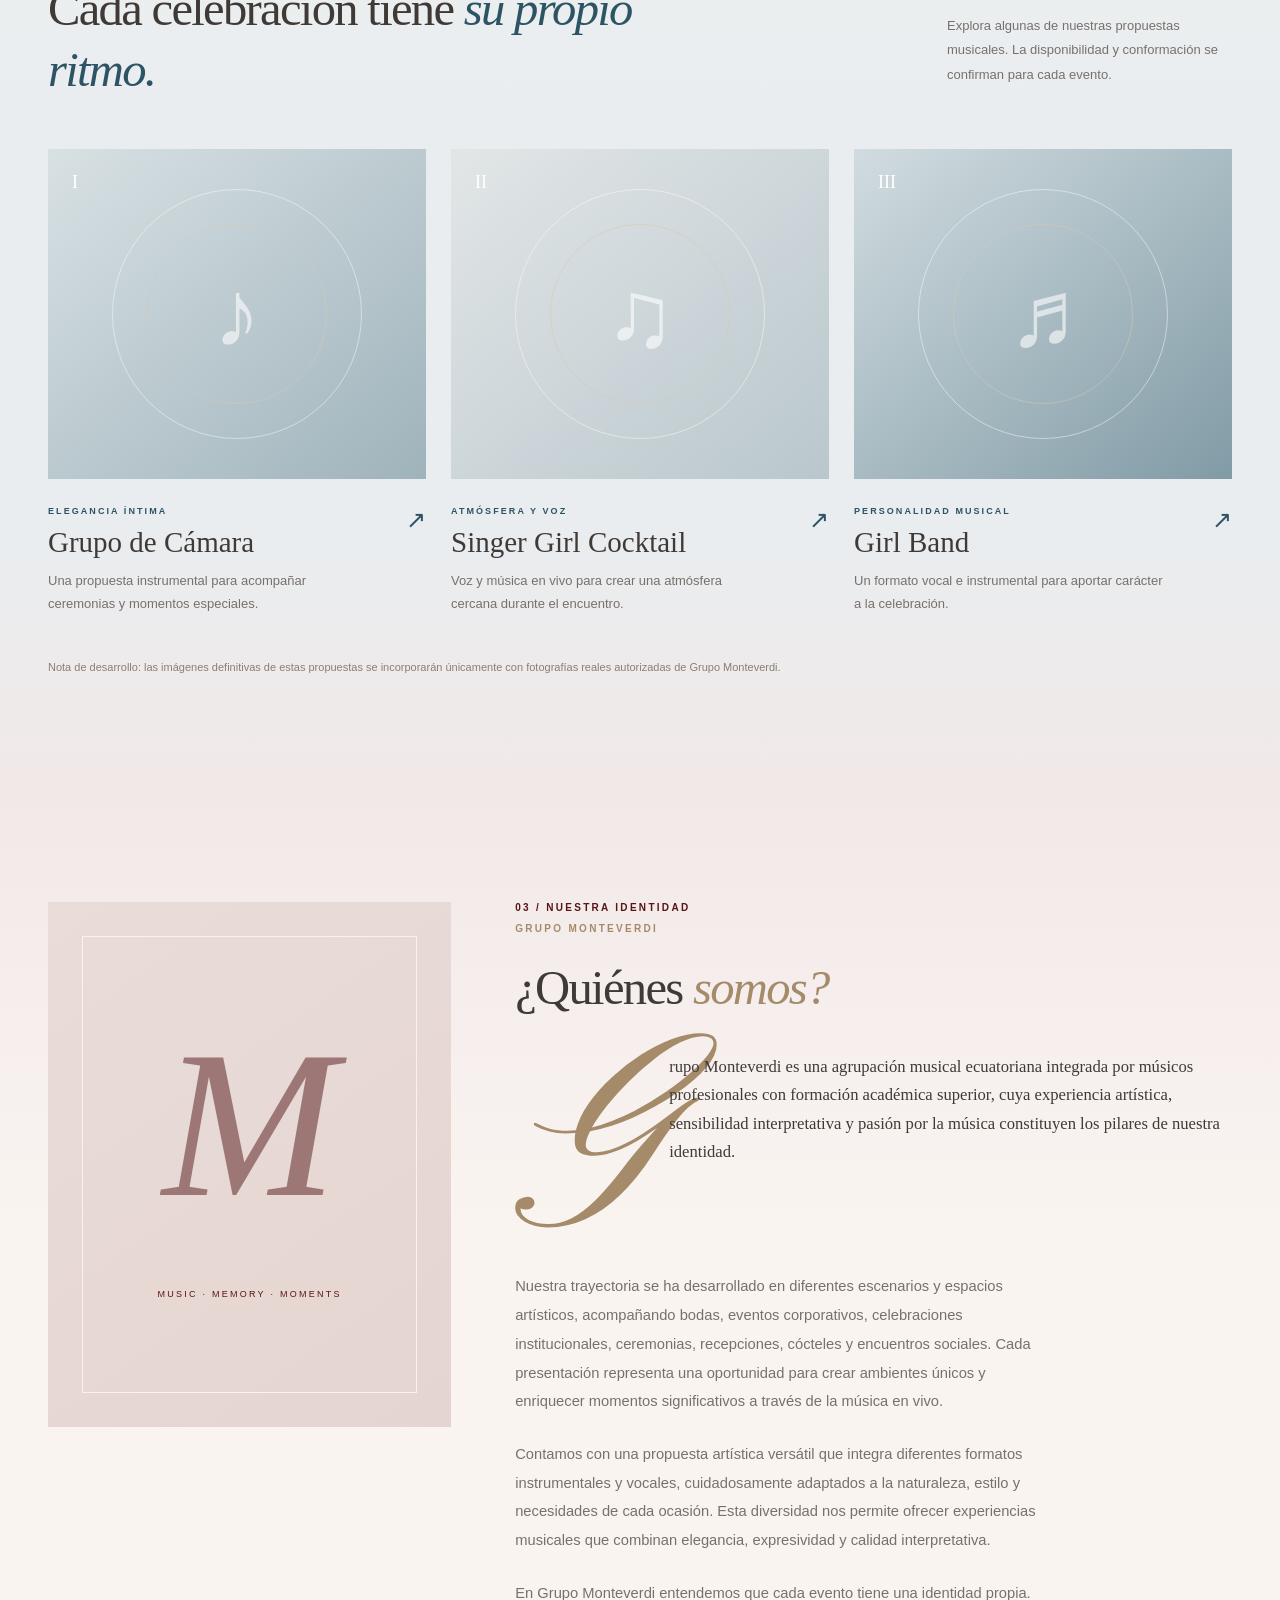
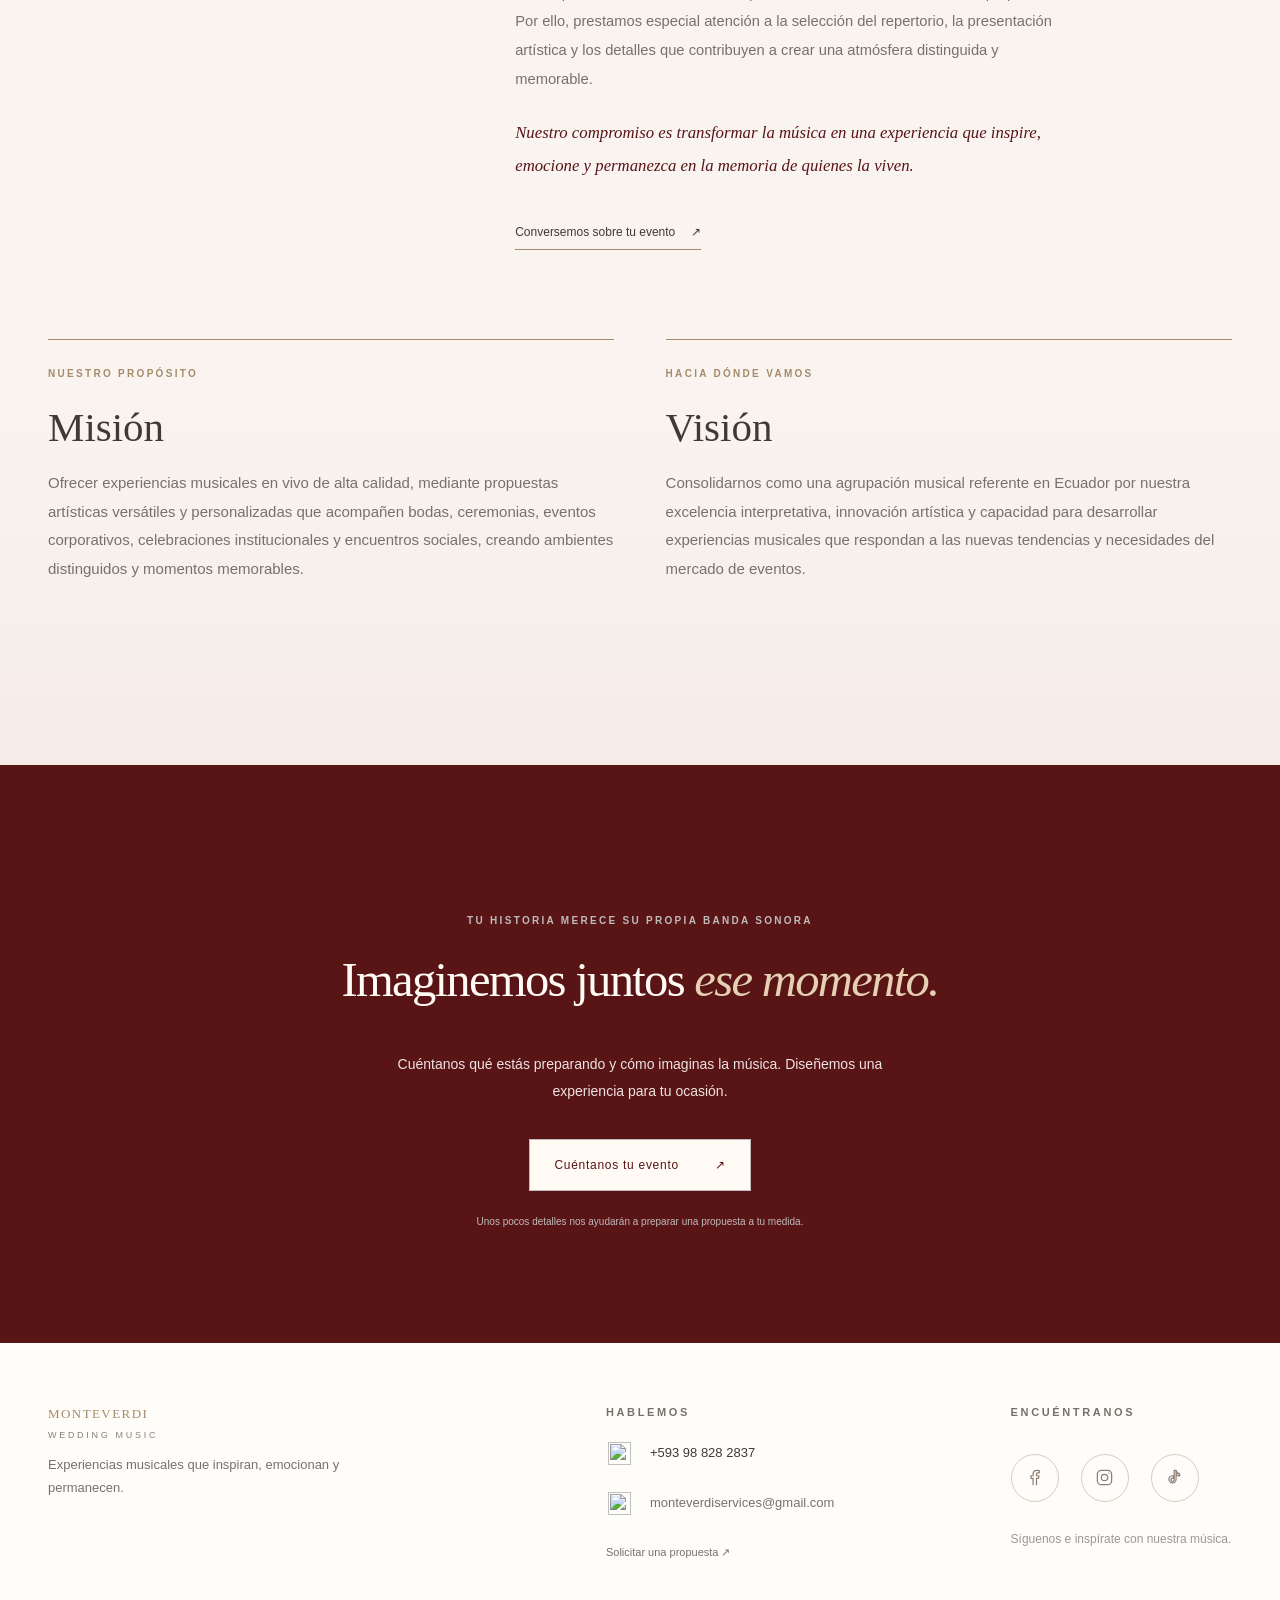
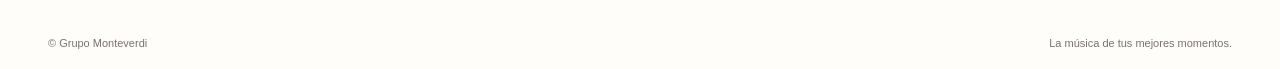
==== commit 3a5b6605: "Evitar bucle de revelación al hacer scroll sin cambiar intro aprobada" ====
--- a/index.html
+++ b/index.html
@@ -11,37 +11,15 @@
   <link href="https://fonts.googleapis.com/css2?family=Cinzel:wght@700&family=Pinyon+Script&display=swap" rel="stylesheet">
   <link rel="stylesheet" href="styles.css?v=37">
 <style>
-/* V2 — Bienvenida editorial: entrada al salón */
+/* Entrada musical Monteverdi: archivo original aprobado v6, con fundido editorial */
 .welcome {
-  position: fixed; inset: 0; z-index: 1000; display: grid; place-items: center;
-  background: var(--ivory); pointer-events: none;
-  animation: welcome-exit .85s cubic-bezier(.55, 0, .2, 1) 2.65s both;
+  position:fixed; inset:0; z-index:1000; overflow:hidden;
+  background:#f3eee7; pointer-events:none;
+  animation:welcome-exit 1.2s cubic-bezier(.55,0,.2,1) 7.05s both;
 }
-.welcome-inner { width: min(86vw, 820px); text-align: center; }
-.welcome-letters { display: flex; justify-content: center; gap: clamp(2px, 1.1vw, 13px); }
-.welcome-letters span {
-  display: inline-block; font: 700 clamp(23px, 5.8vw, 72px)/1.2 'Cinzel', Georgia, serif;
-  color: var(--ink); opacity: 0; transform: translateY(-70px);
-  animation: letter-arrive 1.05s cubic-bezier(.2, .75, .18, 1) both;
-}
-.welcome-letters span:nth-child(1) { animation-delay: .22s; }
-.welcome-letters span:nth-child(2) { animation-delay: .30s; }
-.welcome-letters span:nth-child(3) { animation-delay: .38s; }
-.welcome-letters span:nth-child(4) { animation-delay: .46s; }
-.welcome-letters span:nth-child(5) { animation-delay: .54s; }
-.welcome-letters span:nth-child(6) { animation-delay: .62s; }
-.welcome-letters span:nth-child(7) { animation-delay: .70s; }
-.welcome-letters span:nth-child(8) { animation-delay: .78s; }
-.welcome-letters span:nth-child(9) { animation-delay: .86s; }
-.welcome-letters span:nth-child(10) { animation-delay: .94s; }
-.welcome-rule { height: 1px; width: min(55%, 290px); background: var(--gold); margin: 24px auto 16px; transform: scaleX(0); animation: rule-reveal .7s ease 1.65s forwards; }
-.welcome-subtitle { font: 500 clamp(9px, 1.1vw, 12px)/1.6 var(--sans); letter-spacing: .38em; color: var(--taupe); opacity: 0; animation: subtitle-reveal .8s ease 1.8s forwards; }
-@keyframes letter-arrive { to { opacity: 1; transform: translateY(0); } }
-@keyframes rule-reveal { to { transform: scaleX(1); } }
-@keyframes subtitle-reveal { to { opacity: 1; } }
-@keyframes welcome-exit { 0%, 5% { opacity: 1; } 100% { opacity: 0; visibility: hidden; } }
-@media (prefers-reduced-motion: reduce) { .welcome { display: none; } }
-
+.welcome iframe {display:block;width:100%;height:100%;border:0;pointer-events:none;}
+@keyframes welcome-exit {0%,5%{opacity:1}100%{opacity:0;visibility:hidden}}
+@media (prefers-reduced-motion:reduce){.welcome{display:none}}
 
 /* Scroll reveal — understated editorial transitions */
 .scroll-reveal { opacity: 0; transform: translateY(34px); transition: opacity .85s ease, transform .85s cubic-bezier(.2,.7,.2,1); }
@@ -59,13 +37,7 @@
 </head>
 <body>
   <div class="welcome" id="welcome" aria-hidden="true">
-    <div class="welcome-inner">
-      <div class="welcome-letters" aria-label="Monteverdi">
-        <span>M</span><span>O</span><span>N</span><span>T</span><span>E</span><span>V</span><span>E</span><span>R</span><span>D</span><span>I</span>
-      </div>
-      <div class="welcome-rule"></div>
-      <div class="welcome-subtitle">WEDDING MUSIC</div>
-    </div>
+    <iframe src="monteverdi-intro.html?embed=1" title="Presentación musical de Grupo Monteverdi" tabindex="-1"></iframe>
   </div>
   <a class="skip-link" href="#contenido">Ir al contenido</a>
   <header class="site-header">
@@ -187,39 +159,42 @@
     (() => {
       const welcome = document.getElementById('welcome');
       const reduced = window.matchMedia('(prefers-reduced-motion: reduce)').matches;
-      // The intro can always be replayed manually; honor reduced motion on automatic playback only.
-      if (reduced) { welcome.remove(); }
-      document.documentElement.classList.add('welcome-playing');
-      const finish = () => {
-        document.documentElement.classList.remove('welcome-playing');
+      if (reduced) {
         welcome.remove();
-      };
-      if (!reduced) {
+      } else {
+        document.documentElement.classList.add('welcome-playing');
+        const finish = () => {
+          document.documentElement.classList.remove('welcome-playing');
+          welcome.remove();
+        };
         welcome.addEventListener('animationend', e => {
           if (e.target === welcome) finish();
         });
-        window.setTimeout(finish, 4200);
+        window.setTimeout(finish, 9500);
       }
       const replay = document.createElement('button');
       replay.type = 'button';
       replay.textContent = '↻ Ver presentación';
-      replay.setAttribute('aria-label', 'Repetir animación de entrada de Monteverdi');
+      replay.setAttribute('aria-label', 'Repetir presentación de Grupo Monteverdi');
       replay.style.cssText = 'position:fixed;bottom:18px;right:18px;z-index:1100;border:1px solid #a58b69;border-radius:999px;padding:11px 16px;background:#fffdfa;color:#403a36;font:12px Segoe UI,Arial,sans-serif;cursor:pointer;box-shadow:0 5px 18px #0002';
       document.body.appendChild(replay);
       replay.addEventListener('click', () => {
-        const original = document.querySelector('#welcome');
-        if (original) original.remove();
-        const fresh = welcome.cloneNode(true);
-        fresh.style.display = 'grid';
-        fresh.style.animation = 'none';
+        document.getElementById('welcome')?.remove();
+        const fresh = document.createElement('div');
+        fresh.className = 'welcome';
+        fresh.id = 'welcome';
+        fresh.setAttribute('aria-hidden', 'true');
+        if (reduced) fresh.style.display = 'block';
+        const frame = document.createElement('iframe');
+        frame.src = 'monteverdi-intro.html?embed=1&replay=' + Date.now();
+        frame.title = 'Presentación musical de Grupo Monteverdi';
+        frame.tabIndex = -1;
+        fresh.appendChild(frame);
         document.body.prepend(fresh);
-        void fresh.offsetWidth;
-        fresh.style.animation = 'welcome-exit .85s cubic-bezier(.55, 0, .2, 1) 2.65s both';
-        fresh.querySelectorAll('.welcome-letters span').forEach(el => { el.style.animation = 'none'; void el.offsetWidth; el.style.animation = ''; });
-        fresh.querySelector('.welcome-rule').style.animation = 'rule-reveal .7s ease 1.65s forwards';
-        fresh.querySelector('.welcome-subtitle').style.animation = 'subtitle-reveal .8s ease 1.8s forwards';
-        fresh.addEventListener('animationend', e => { if (e.target === fresh) fresh.remove(); });
-        window.setTimeout(() => fresh.remove(), 4300);
+        fresh.addEventListener('animationend', e => {
+          if (e.target === fresh) fresh.remove();
+        });
+        window.setTimeout(() => fresh.remove(), 9500);
       });
     })();
   </script>
@@ -229,8 +204,15 @@
       const targets = document.querySelectorAll('.section-pad .section-index, .section-pad .overline, .section-pad h2, .section-pad .section-heading > p, .experience-card, .intro-copy, .intro-quote, .story-art, .story-copy, .contact-inner > p, .contact-inner > a');
       if (!('IntersectionObserver' in window) || window.matchMedia('(prefers-reduced-motion: reduce)').matches) return;
       targets.forEach((el, i) => { el.classList.add('scroll-reveal'); if (el.classList.contains('experience-card')) el.style.transitionDelay = ((Array.from(el.parentElement.children).indexOf(el)) * 110) + 'ms'; });
+      // Cada elemento se revela una sola vez. No volver a ocultarlo al salir
+      // del viewport: evita el parpadeo cíclico en los límites de pantalla.
       const observer = new IntersectionObserver(entries => {
-        entries.forEach(entry => { if (entry.isIntersecting) { entry.target.classList.add('is-visible'); } else { entry.target.classList.remove('is-visible'); } });
+        entries.forEach(entry => {
+          if (entry.isIntersecting) {
+            entry.target.classList.add('is-visible');
+            observer.unobserve(entry.target);
+          }
+        });
       }, { threshold: .1, rootMargin: '0px 0px -35px 0px' });
       targets.forEach(el => observer.observe(el));
     })();
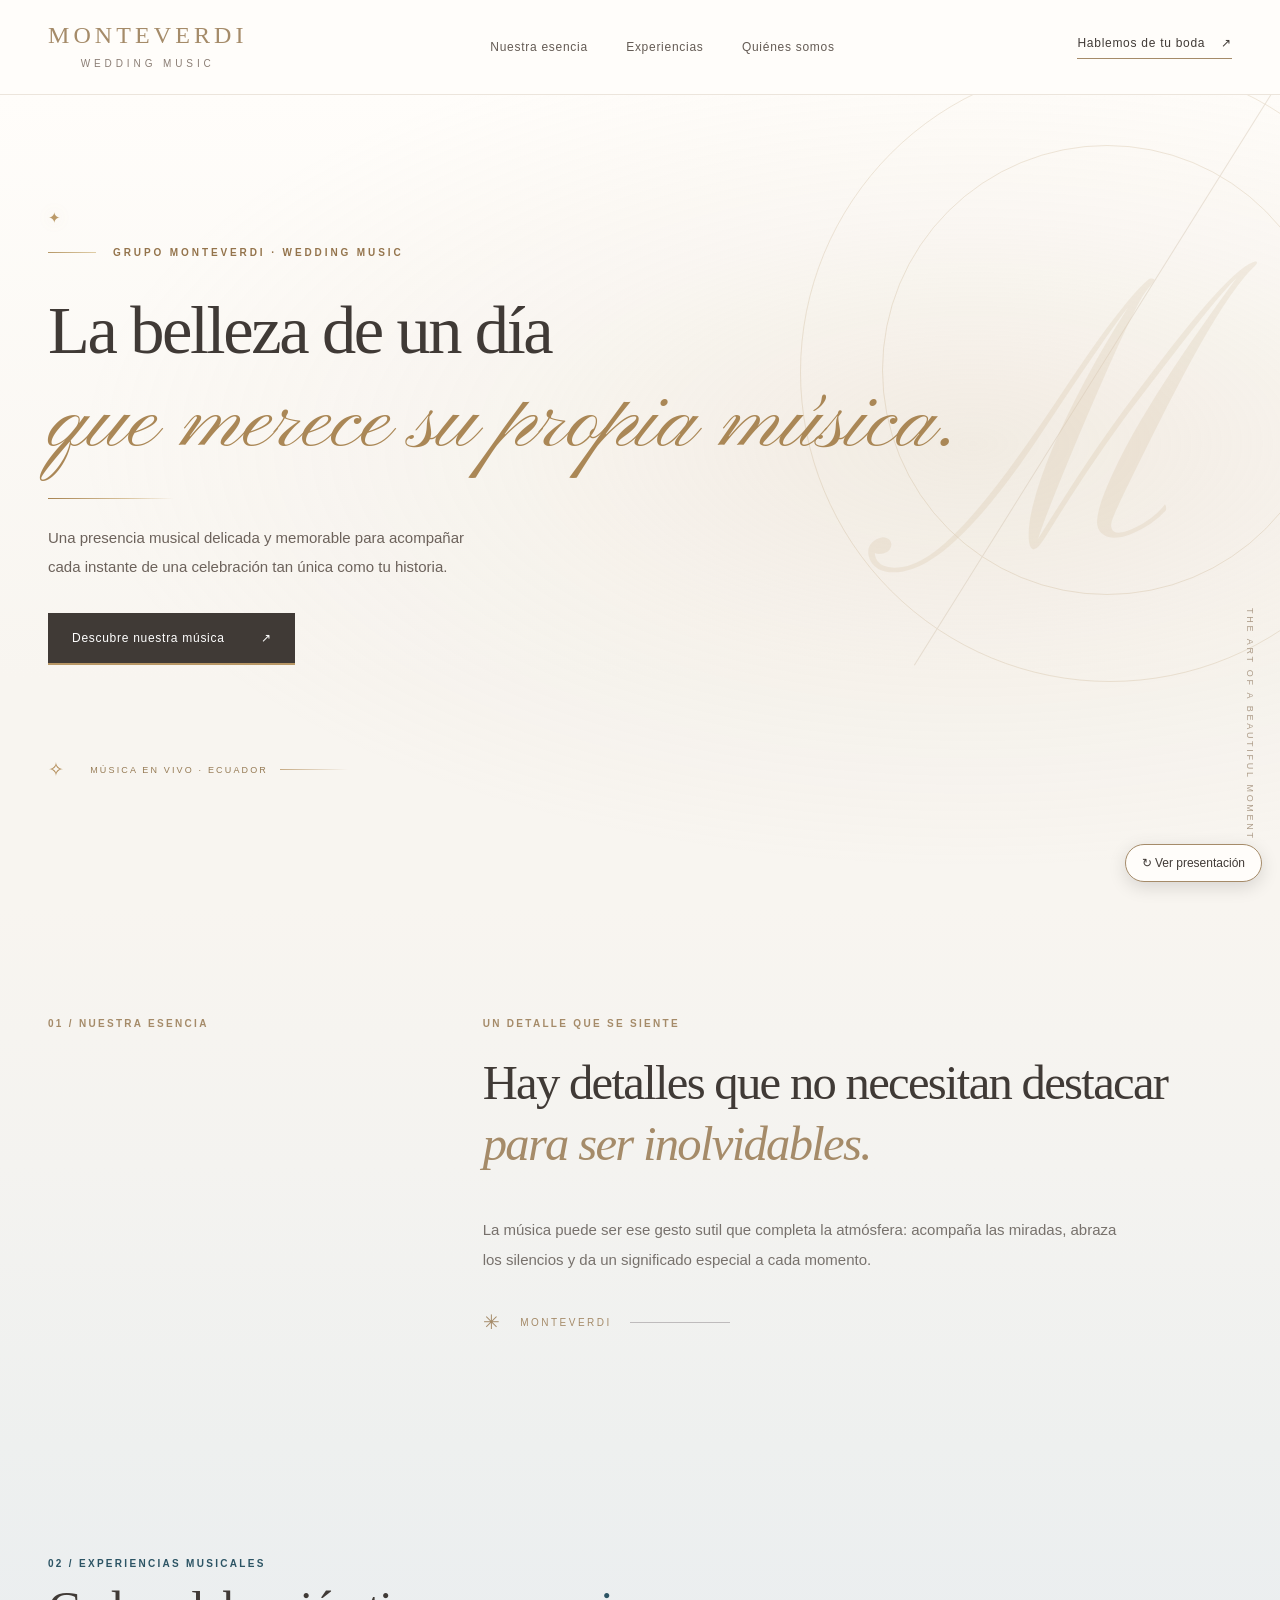
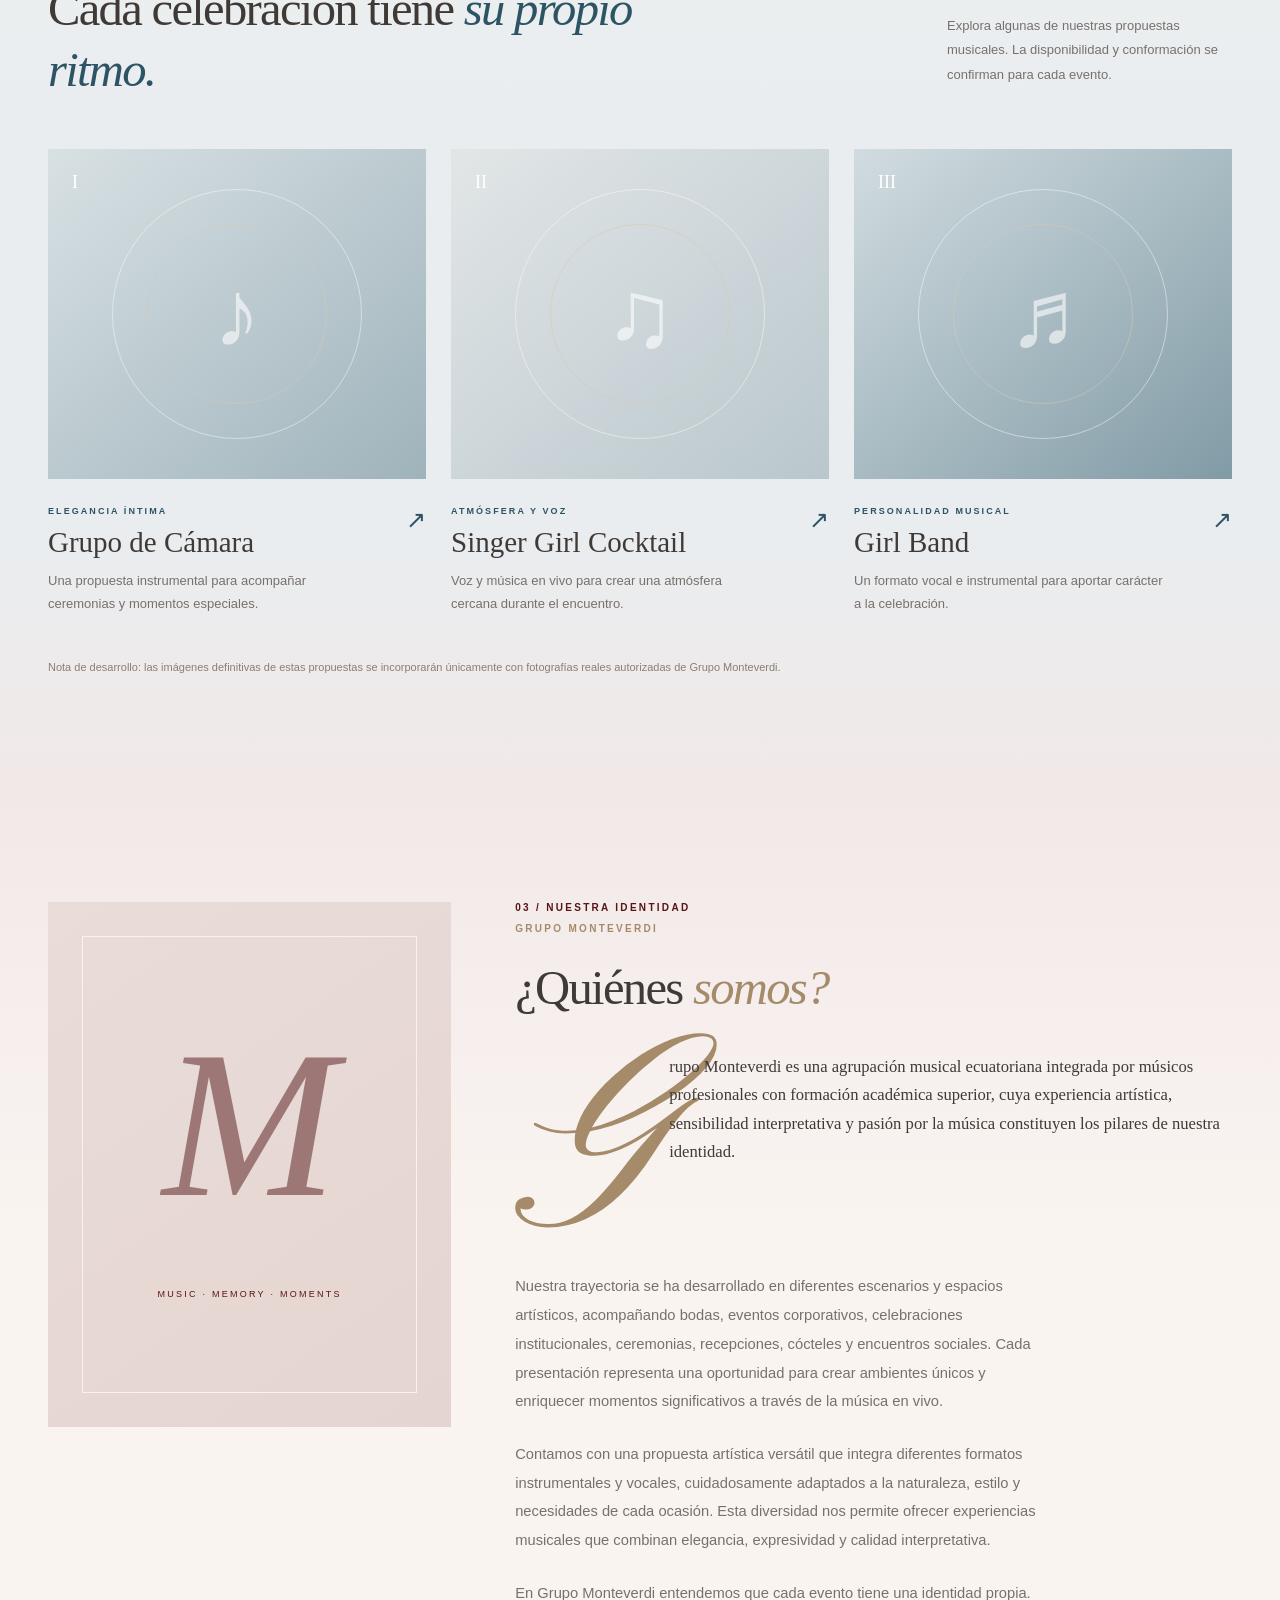
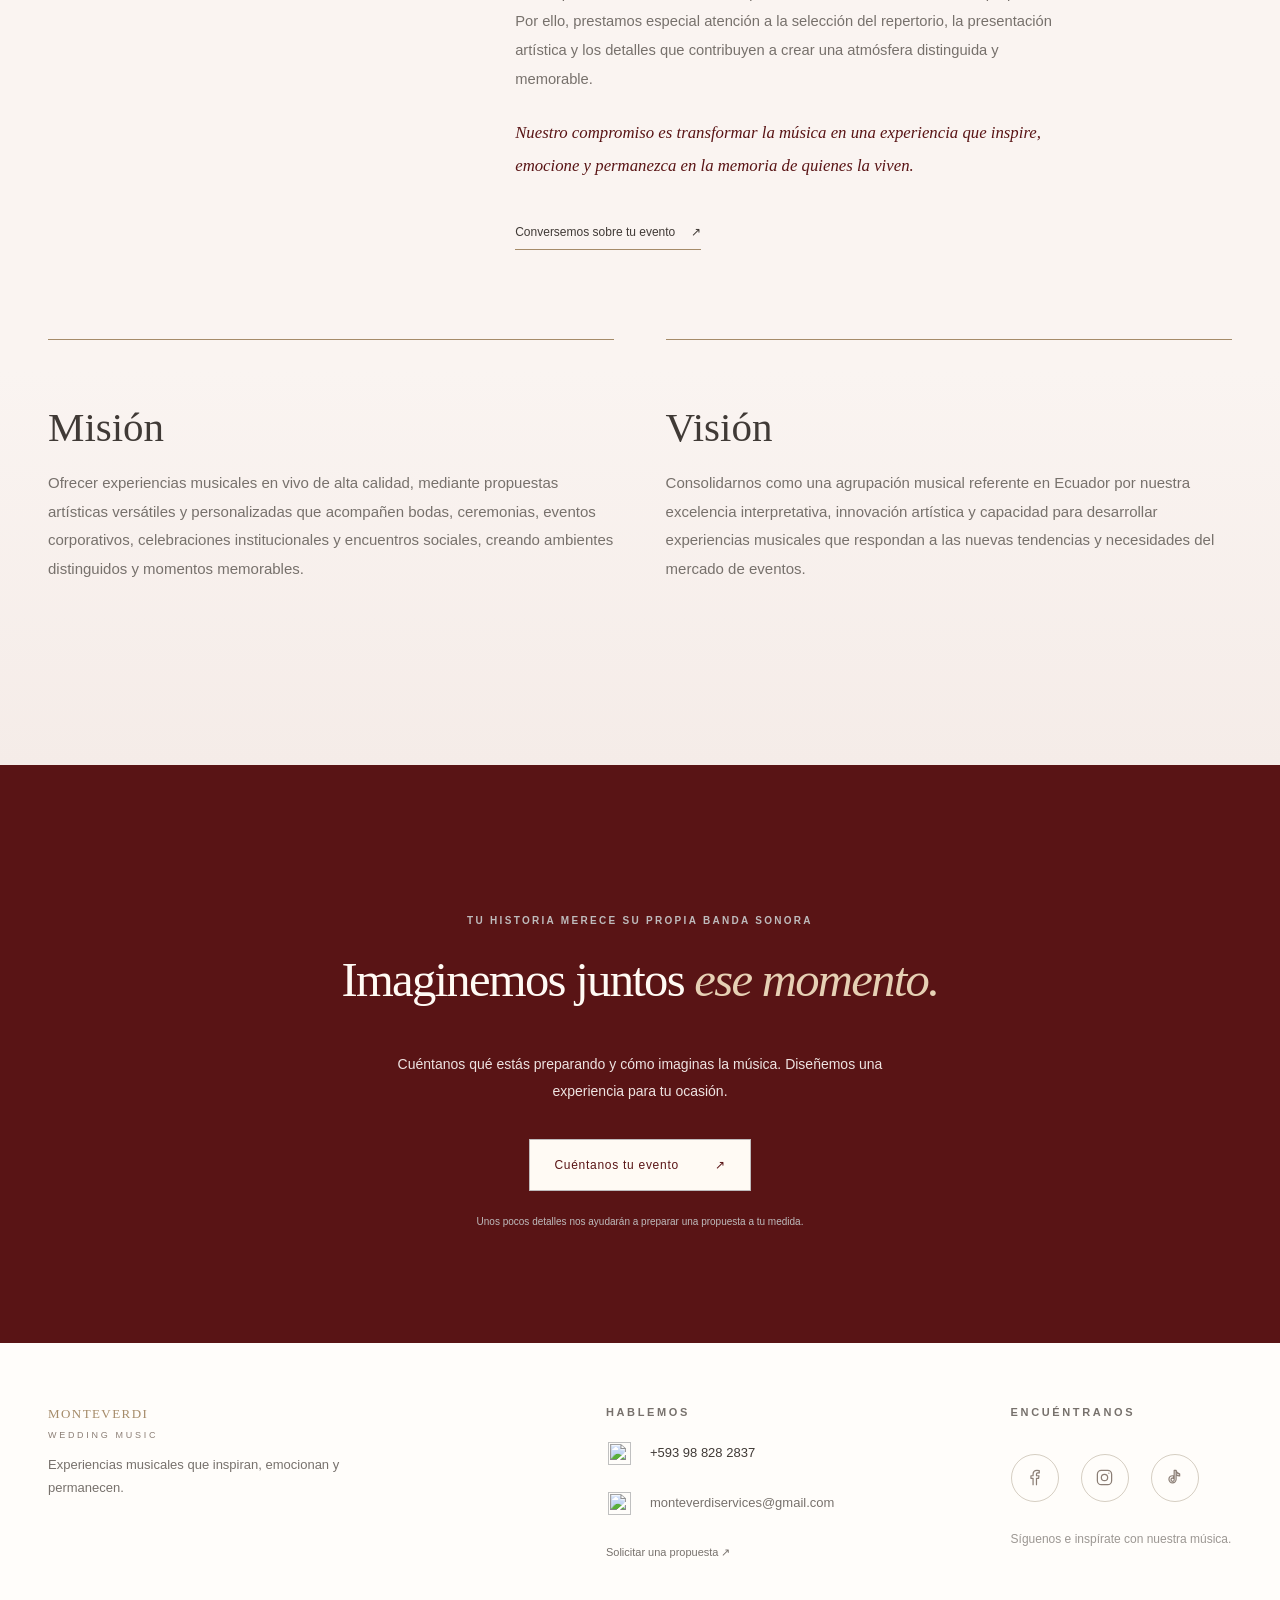
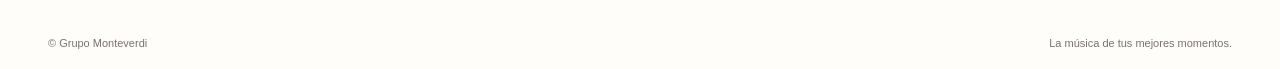
==== commit cd1b1b11: "Restaurar animaciones al reentrar sin parpadeo en bordes de pantalla" ====
--- a/index.html
+++ b/index.html
@@ -204,17 +204,36 @@
       const targets = document.querySelectorAll('.section-pad .section-index, .section-pad .overline, .section-pad h2, .section-pad .section-heading > p, .experience-card, .intro-copy, .intro-quote, .story-art, .story-copy, .contact-inner > p, .contact-inner > a');
       if (!('IntersectionObserver' in window) || window.matchMedia('(prefers-reduced-motion: reduce)').matches) return;
       targets.forEach((el, i) => { el.classList.add('scroll-reveal'); if (el.classList.contains('experience-card')) el.style.transitionDelay = ((Array.from(el.parentElement.children).indexOf(el)) * 110) + 'ms'; });
-      // Cada elemento se revela una sola vez. No volver a ocultarlo al salir
-      // del viewport: evita el parpadeo cíclico en los límites de pantalla.
+      // Conservar la magia: revelar de nuevo cuando el usuario regresa.
+      // Nunca ocultar un elemento en el borde del viewport: su propia
+      // transición (translateY) podría provocar oscilaciones y parpadeos.
       const observer = new IntersectionObserver(entries => {
         entries.forEach(entry => {
-          if (entry.isIntersecting) {
-            entry.target.classList.add('is-visible');
-            observer.unobserve(entry.target);
-          }
+          if (entry.isIntersecting) entry.target.classList.add('is-visible');
         });
       }, { threshold: .1, rootMargin: '0px 0px -35px 0px' });
       targets.forEach(el => observer.observe(el));
+
+      // Rearmar la entrada solamente cuando se haya desplazado completamente
+      // fuera de pantalla, con 90 px de margen de seguridad (histéresis).
+      // Así cada regreso reproduce la animación sin bucles estando quieto.
+      let queued = false;
+      const rearmOffscreen = () => {
+        queued = false;
+        const viewportHeight = window.innerHeight;
+        for (const el of targets) {
+          if (!el.classList.contains('is-visible')) continue;
+          const rect = el.getBoundingClientRect();
+          if (rect.bottom < -90 || rect.top > viewportHeight + 90) {
+            el.classList.remove('is-visible');
+          }
+        }
+      };
+      window.addEventListener('scroll', () => {
+        if (queued) return;
+        queued = true;
+        window.requestAnimationFrame(rearmOffscreen);
+      }, { passive: true });
     })();
   </script>
 </body>
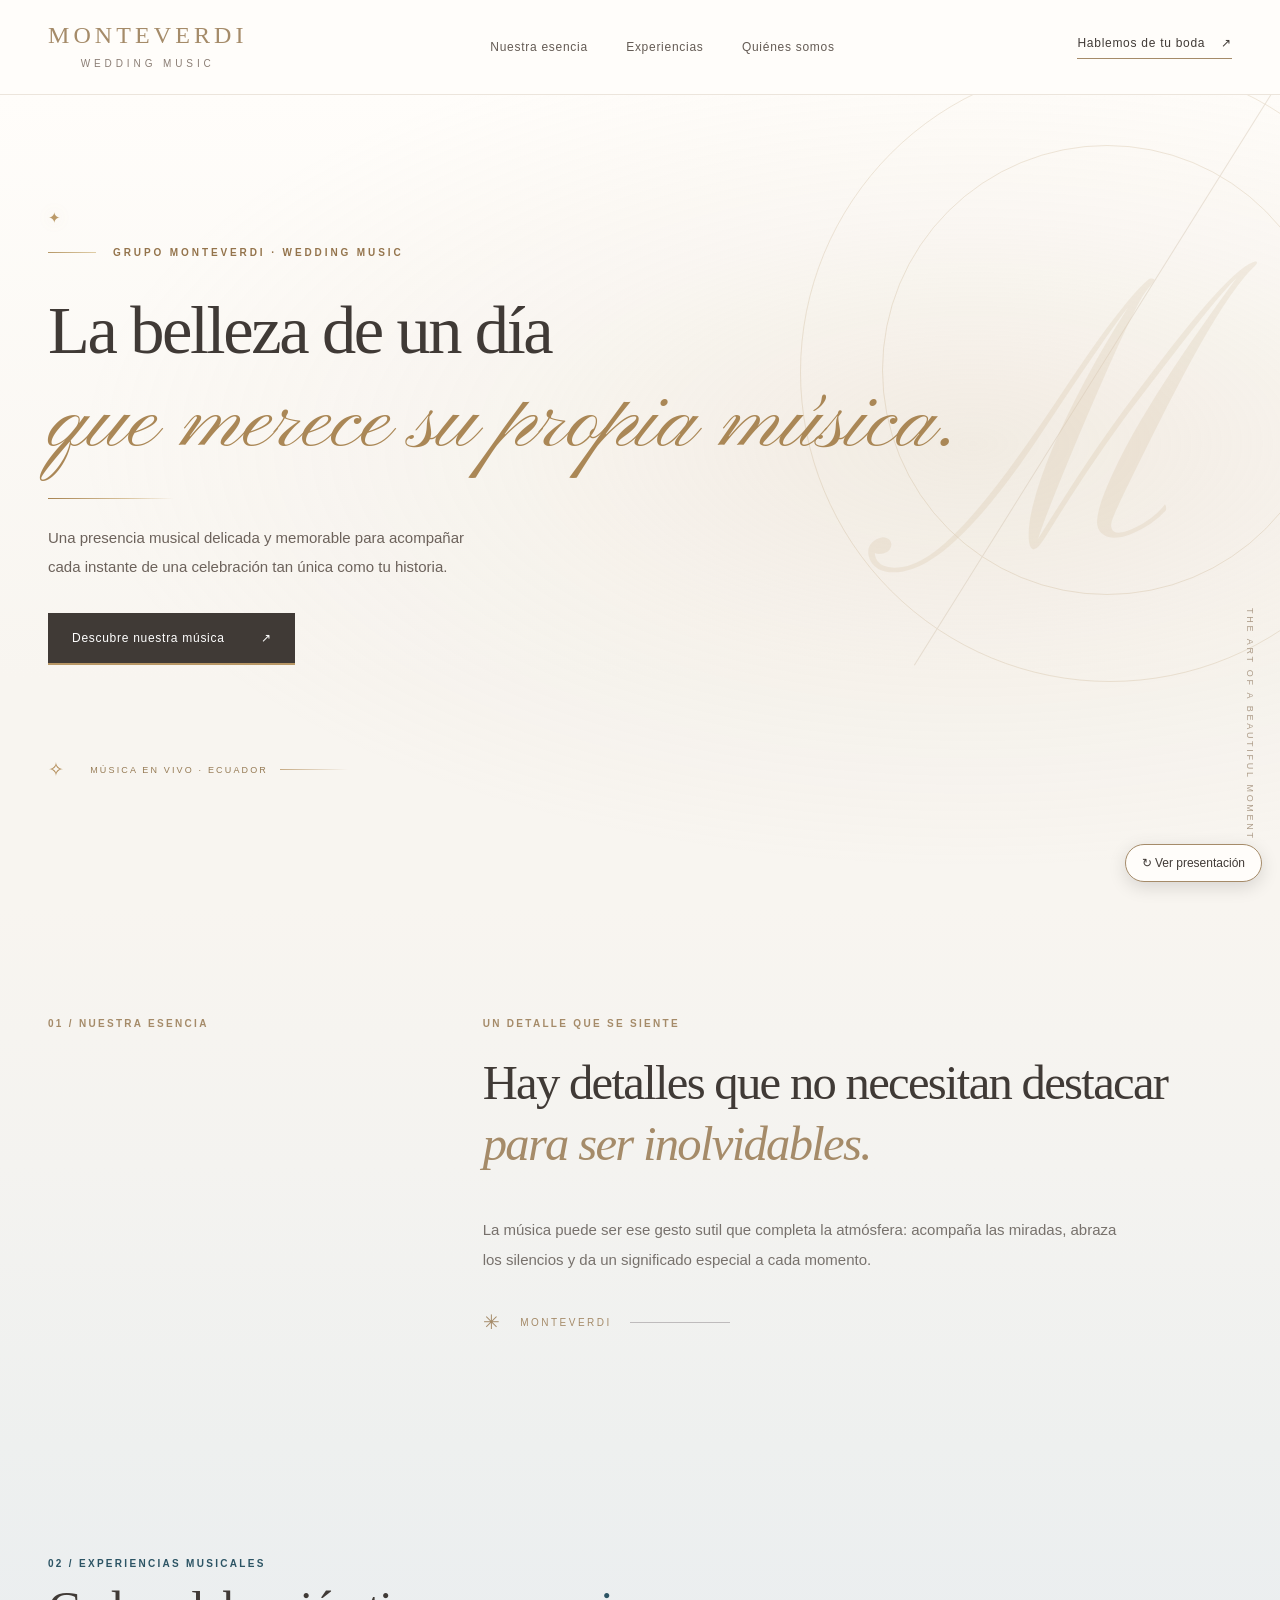
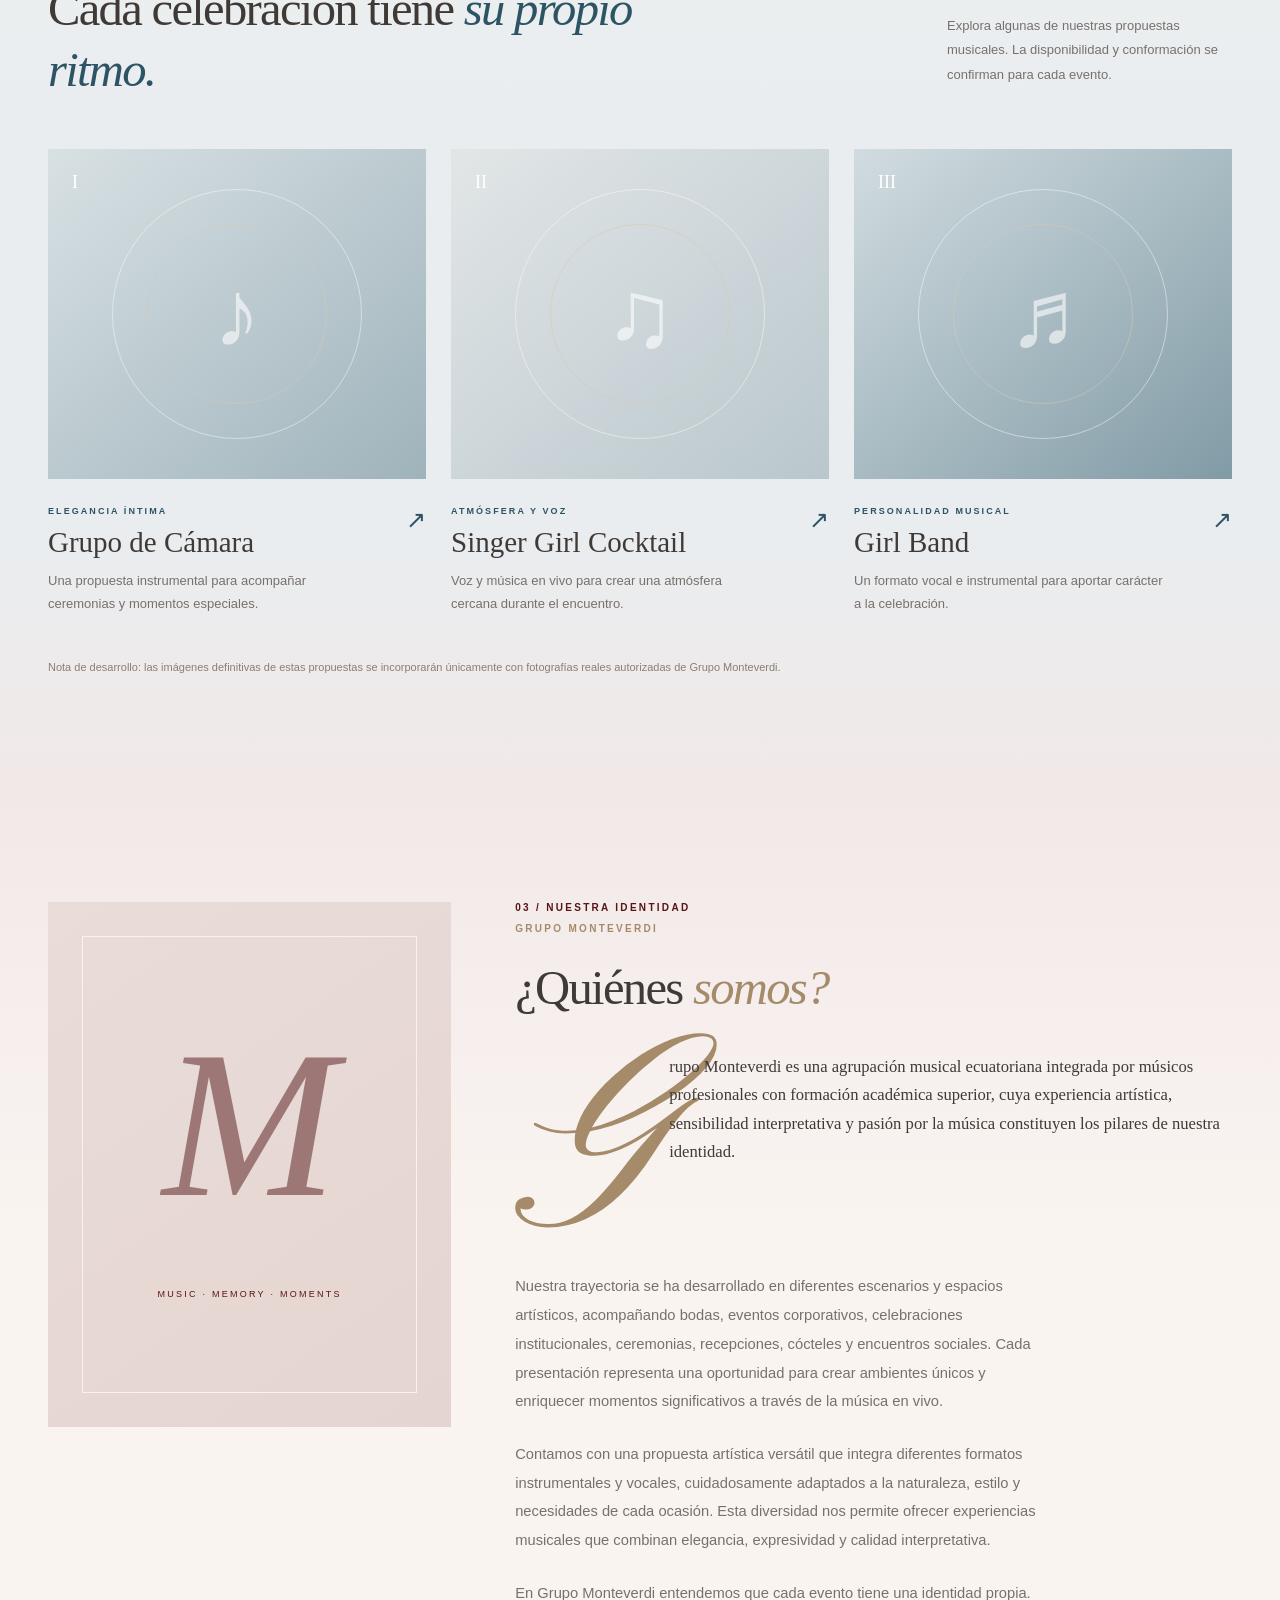
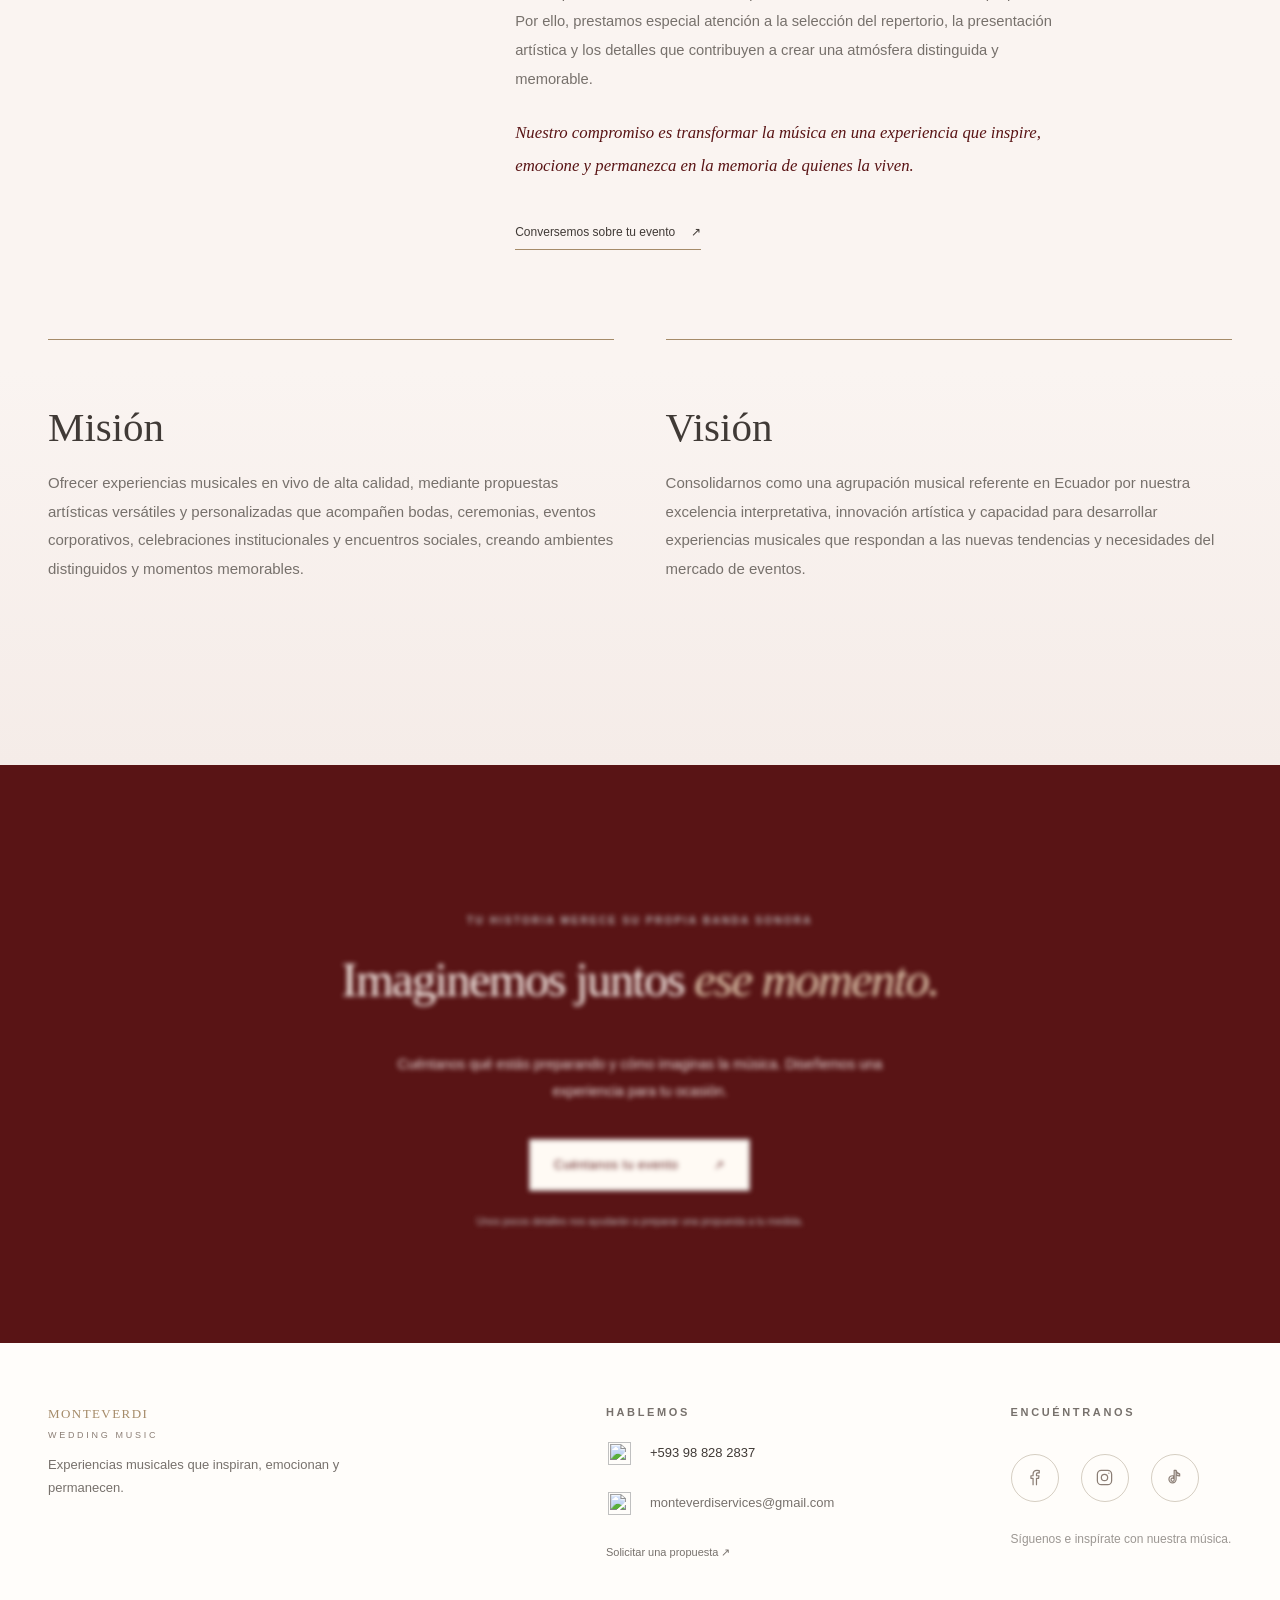
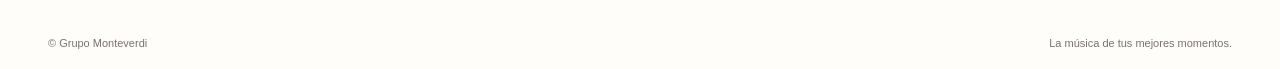
==== commit ffa58652: "Refinar aparición escalonada de contacto manteniendo protección antiparpadeo" ====
--- a/index.html
+++ b/index.html
@@ -25,6 +25,34 @@
 .scroll-reveal { opacity: 0; transform: translateY(34px); transition: opacity .85s ease, transform .85s cubic-bezier(.2,.7,.2,1); }
 .scroll-reveal.is-visible { opacity: 1; transform: translateY(0); }
 @media (prefers-reduced-motion: reduce) { .scroll-reveal { opacity: 1; transform: none; transition: none; } }
+
+/* Cierre musical: entrada escalonada, cálida, sin parpadeos */
+.contact .contact-inner > .scroll-reveal {
+  opacity: 0;
+  transform: translate3d(0, 25px, 0);
+  filter: blur(2.4px);
+  transition-property: opacity, transform, filter;
+  transition-duration: 1.05s, 1.22s, 1.05s;
+  transition-timing-function: ease-out, cubic-bezier(.2,.75,.2,1), ease-out;
+  transition-delay: var(--contact-reveal-delay, 0ms);
+  will-change: opacity, transform;
+}
+.contact .contact-inner > .scroll-reveal.is-visible {
+  opacity: 1;
+  transform: translate3d(0, 0, 0);
+  filter: blur(0);
+}
+.contact .contact-inner > .overline.scroll-reveal { --contact-reveal-delay: 0ms; }
+.contact .contact-inner > h2.scroll-reveal { --contact-reveal-delay: 100ms; }
+.contact .contact-inner > p:not(.overline):not(.contact-caption).scroll-reveal { --contact-reveal-delay: 220ms; }
+.contact .contact-inner > a.scroll-reveal { --contact-reveal-delay: 310ms; }
+.contact .contact-inner > .contact-caption.scroll-reveal { --contact-reveal-delay: 420ms; }
+@media (prefers-reduced-motion: reduce) {
+  .contact .contact-inner > .scroll-reveal,
+  .contact .contact-inner > .scroll-reveal.is-visible {
+    opacity: 1; transform: none; filter: none; transition: none; will-change: auto;
+  }
+}
 
 /* Identidad institucional — misión y visión */
 .monteverdi-values { display:grid; grid-template-columns:repeat(2,minmax(0,1fr)); gap:clamp(22px,4vw,64px); margin-top:clamp(48px,7vw,100px); }
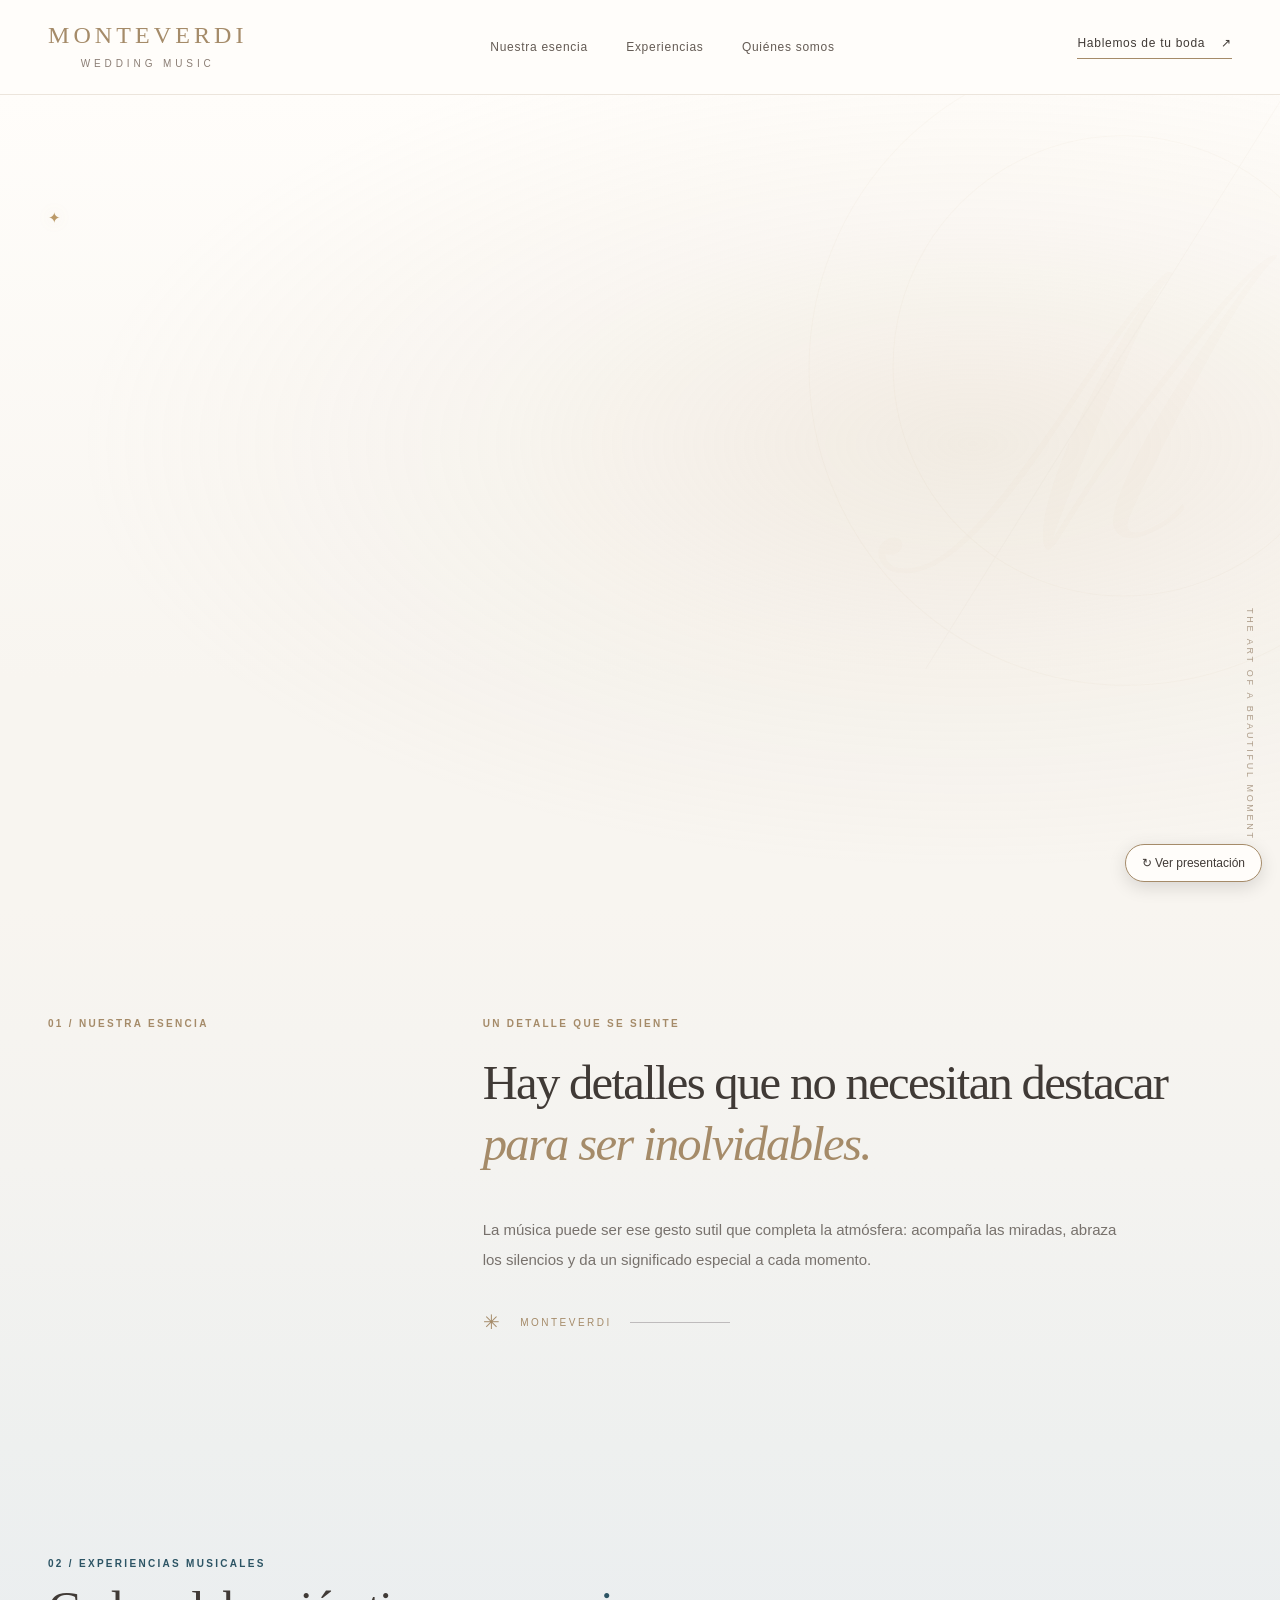
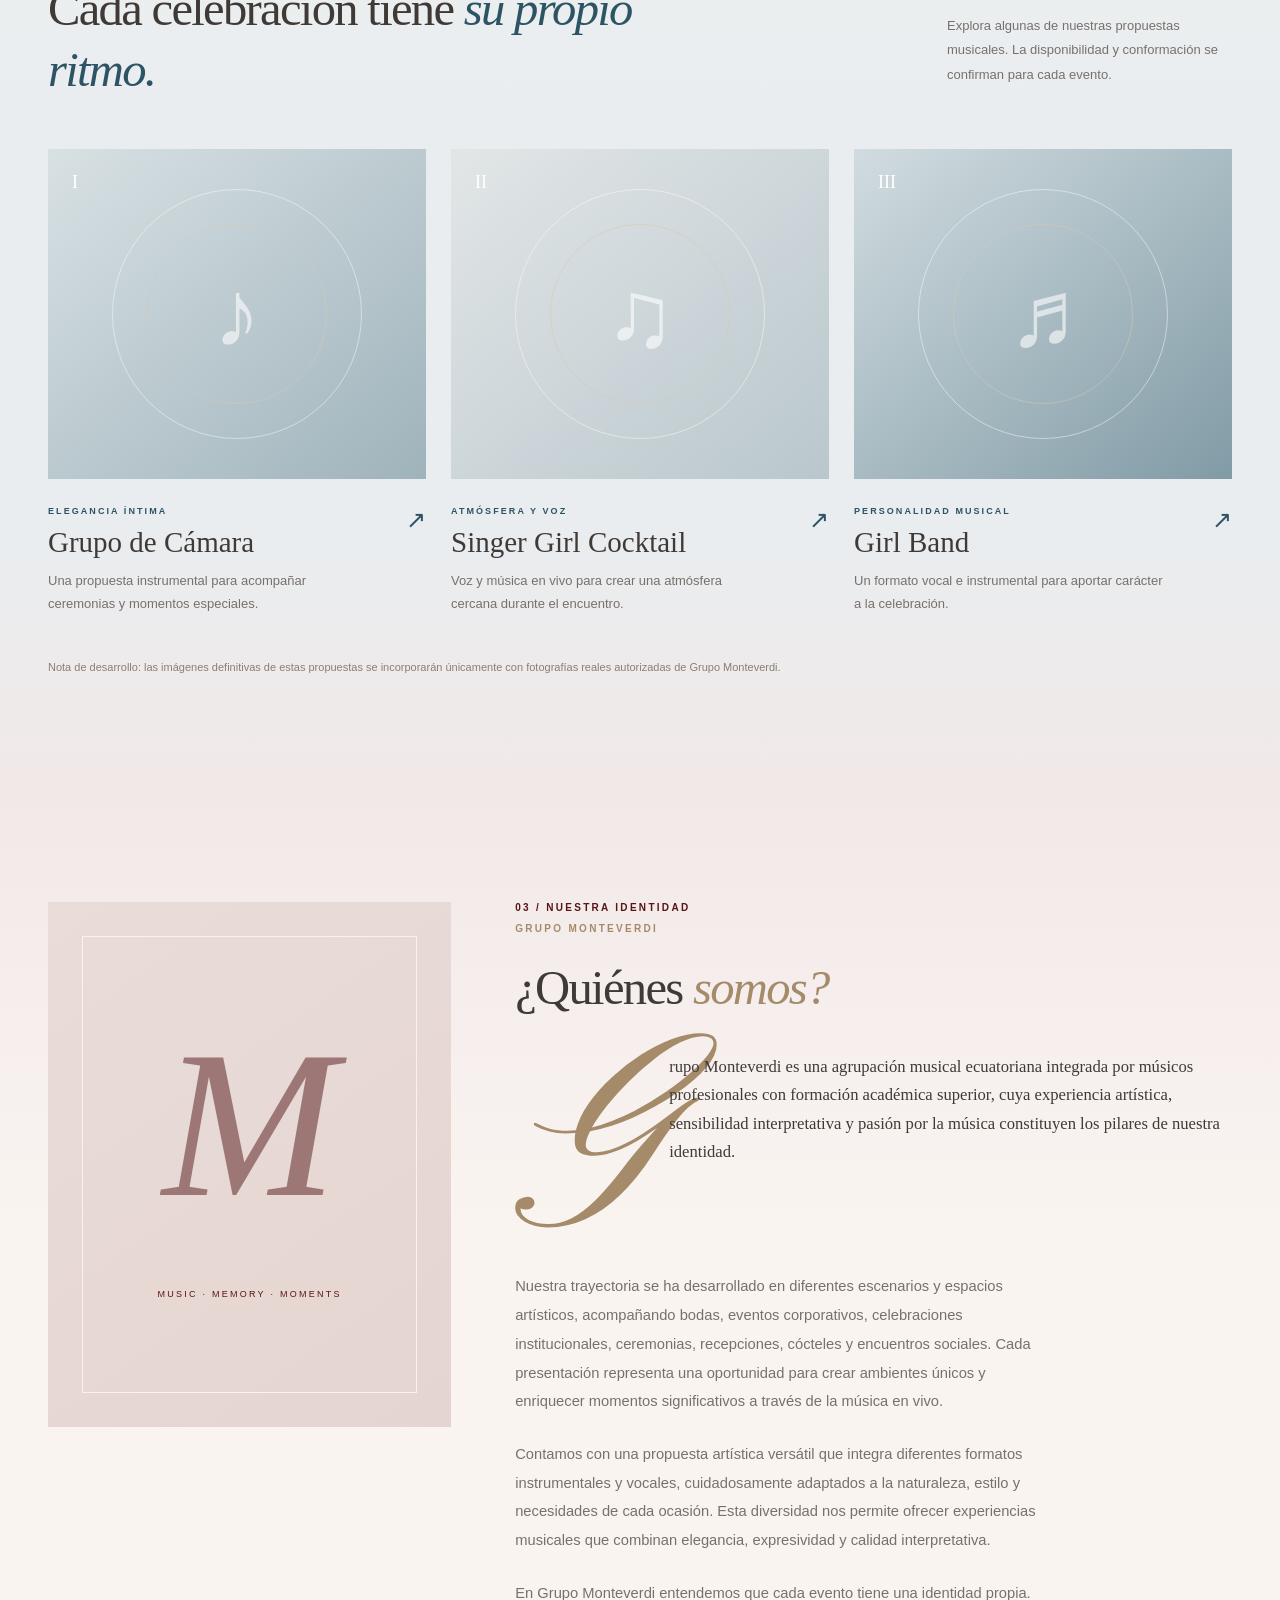
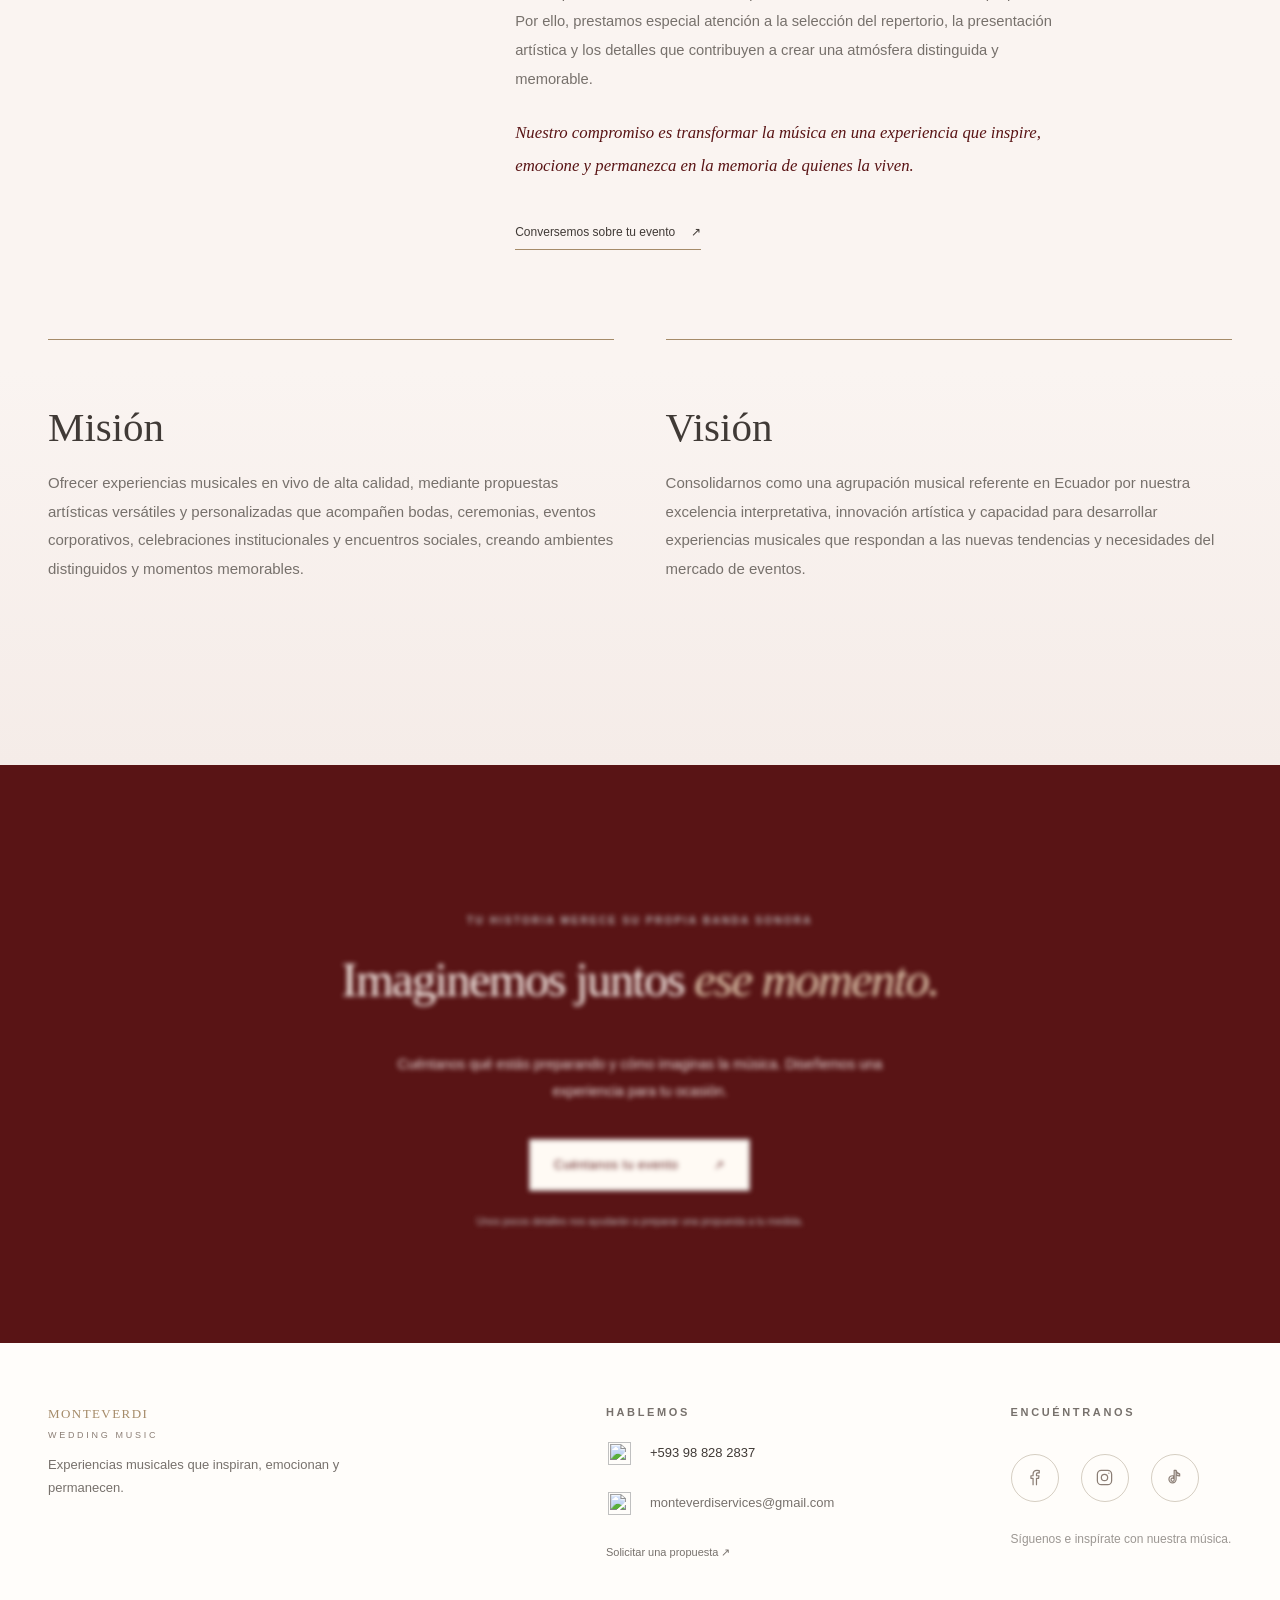
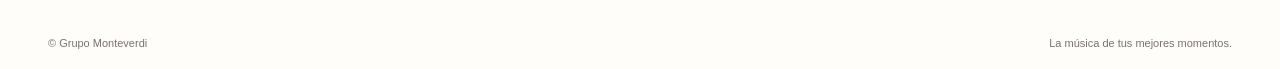
==== commit 547b3781: "Restaurar magia de portada hero con entrada secuencial y rearme sin parpadeo" ====
--- a/index.html
+++ b/index.html
@@ -51,6 +51,52 @@
   .contact .contact-inner > .scroll-reveal,
   .contact .contact-inner > .scroll-reveal.is-visible {
     opacity: 1; transform: none; filter: none; transition: none; will-change: auto;
+  }
+}
+
+/* Portada: entrada delicada tras el calderón y al regresar a la cabecera.
+   Solo interviene en la sección hero; no afecta ni al intro ni al scroll de las demás secciones. */
+.hero.hero-motion .hero-content > .eyebrow,
+.hero.hero-motion .hero-content > #hero-title,
+.hero.hero-motion .hero-content > .hero-description,
+.hero.hero-motion .hero-content > .button-primary,
+.hero.hero-motion .hero-content > .hero-footnote {
+  opacity: 0;
+  transform: translate3d(0, 23px, 0);
+  filter: blur(1.6px);
+  transition: opacity 1.12s ease, transform 1.22s cubic-bezier(.2,.75,.2,1), filter .97s ease;
+  transition-delay: var(--hero-stage-delay, 0ms);
+}
+.hero.hero-motion.is-awake .hero-content > .eyebrow,
+.hero.hero-motion.is-awake .hero-content > #hero-title,
+.hero.hero-motion.is-awake .hero-content > .hero-description,
+.hero.hero-motion.is-awake .hero-content > .button-primary,
+.hero.hero-motion.is-awake .hero-content > .hero-footnote {
+  opacity: 1; transform: translate3d(0,0,0); filter: blur(0);
+}
+.hero.hero-motion .hero-content > .eyebrow { --hero-stage-delay: 0ms; }
+.hero.hero-motion .hero-content > #hero-title { --hero-stage-delay: 130ms; }
+.hero.hero-motion .hero-content > .hero-description { --hero-stage-delay: 300ms; }
+.hero.hero-motion .hero-content > .button-primary { --hero-stage-delay: 460ms; }
+.hero.hero-motion .hero-content > .hero-footnote { --hero-stage-delay: 580ms; }
+.hero.hero-motion.is-awake .hero-content > .button-primary:hover { transform: translate3d(0,-3px,0); }
+.hero.hero-motion .hero-art {
+  opacity: .07;
+  transform: translate3d(14px,0,0) scale(1.025);
+  transition: opacity 1.85s ease, transform 2.1s cubic-bezier(.2,.75,.2,1);
+}
+.hero.hero-motion.is-awake .hero-art { opacity: .38; transform: none; }
+@media(max-width:700px) {
+  .hero.hero-motion.is-awake .hero-art { opacity: .25; }
+}
+@media(prefers-reduced-motion:reduce) {
+  .hero.hero-motion .hero-content > .eyebrow,
+  .hero.hero-motion .hero-content > #hero-title,
+  .hero.hero-motion .hero-content > .hero-description,
+  .hero.hero-motion .hero-content > .button-primary,
+  .hero.hero-motion .hero-content > .hero-footnote,
+  .hero.hero-motion .hero-art {
+    opacity: 1; transform: none; filter: none; transition: none;
   }
 }
 
@@ -229,6 +275,67 @@
 
   <script>
     (() => {
+      const hero = document.getElementById('inicio');
+      const title = document.getElementById('hero-title');
+      if (!hero || !title || window.matchMedia('(prefers-reduced-motion: reduce)').matches) return;
+      // La portada no estaba incluida en las animaciones de scroll.
+      // Actuar sobre toda la frase musical y no sobre elementos en el borde.
+      hero.classList.add('hero-motion');
+      let ready = false;
+      let armed = true;
+      let sequence = 0;
+      let queued = false;
+      const titleVisible = () => {
+        const r = title.getBoundingClientRect();
+        return r.bottom > window.innerHeight * .12 && r.top < window.innerHeight * .82;
+      };
+      const reveal = () => {
+        if (ready && armed && titleVisible()) {
+          hero.classList.add('is-awake');
+          armed = false;
+        }
+      };
+      const rearm = () => {
+        queued = false;
+        const r = title.getBoundingClientRect();
+        // No rearmar en el umbral de intersección: exige salir por completo
+        // y añade 120 px de seguridad para impedir bucles estando quieto.
+        if (!armed && (r.bottom < -120 || r.top > window.innerHeight + 120)) {
+          hero.classList.remove('is-awake');
+          armed = true;
+        }
+        reveal();
+      };
+      const scheduleAfterIntro = () => {
+        const current = ++sequence;
+        ready = false;
+        armed = true;
+        hero.classList.remove('is-awake');
+        window.setTimeout(() => {
+          if (current !== sequence) return;
+          ready = true;
+          reveal();
+        }, 6980);
+      };
+      if (document.getElementById('welcome')) scheduleAfterIntro();
+      else { ready = true; reveal(); }
+      window.addEventListener('scroll', () => {
+        if (queued) return;
+        queued = true;
+        window.requestAnimationFrame(rearm);
+      }, { passive: true });
+      window.addEventListener('resize', () => {
+        if (!queued) { queued = true; window.requestAnimationFrame(rearm); }
+      }, { passive: true });
+      // El botón existente de repetición debe volver a ejecutar esta frase,
+      // sin alterar un solo fotograma de MONTEVERDI.
+      document.querySelector('button[aria-label="Repetir presentación de Grupo Monteverdi"]')
+        ?.addEventListener('click', scheduleAfterIntro);
+    })();
+  </script>
+
+  <script>
+    (() => {
       const targets = document.querySelectorAll('.section-pad .section-index, .section-pad .overline, .section-pad h2, .section-pad .section-heading > p, .experience-card, .intro-copy, .intro-quote, .story-art, .story-copy, .contact-inner > p, .contact-inner > a');
       if (!('IntersectionObserver' in window) || window.matchMedia('(prefers-reduced-motion: reduce)').matches) return;
       targets.forEach((el, i) => { el.classList.add('scroll-reveal'); if (el.classList.contains('experience-card')) el.style.transitionDelay = ((Array.from(el.parentElement.children).indexOf(el)) * 110) + 'ms'; });
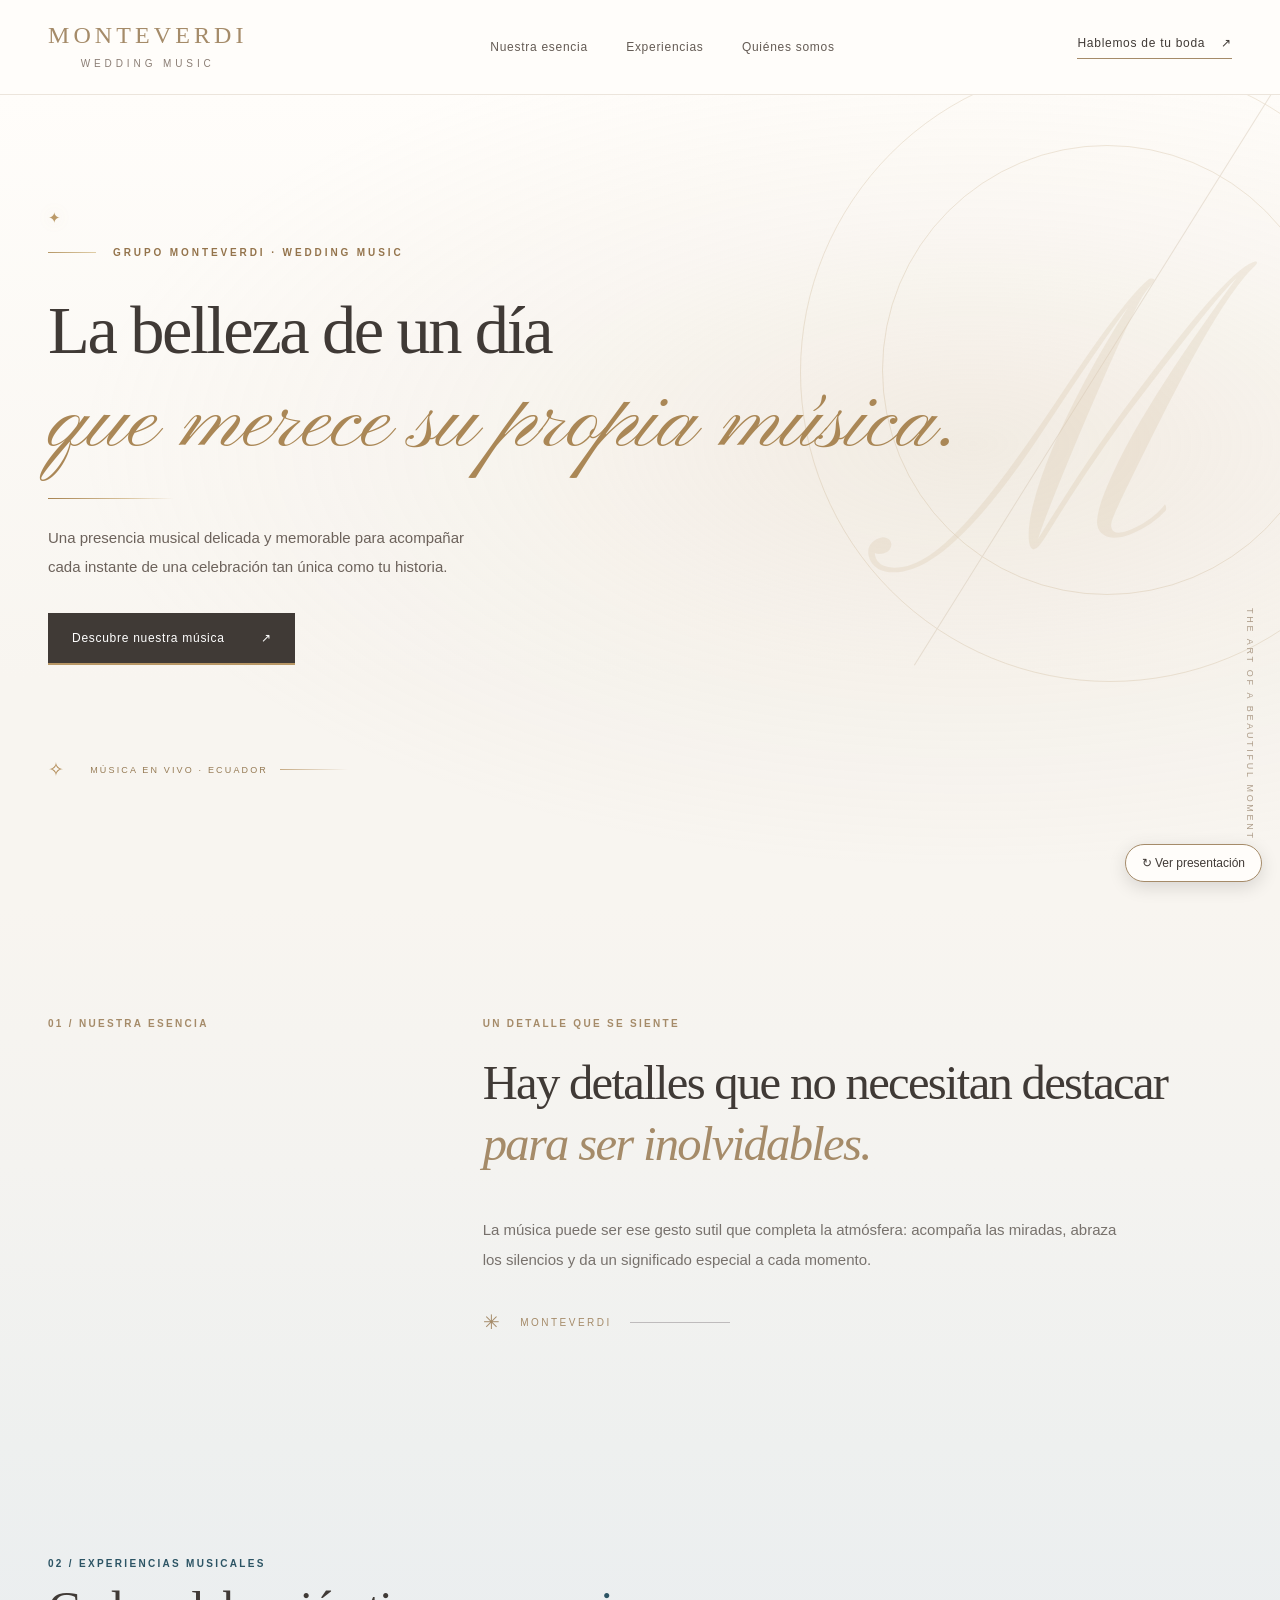
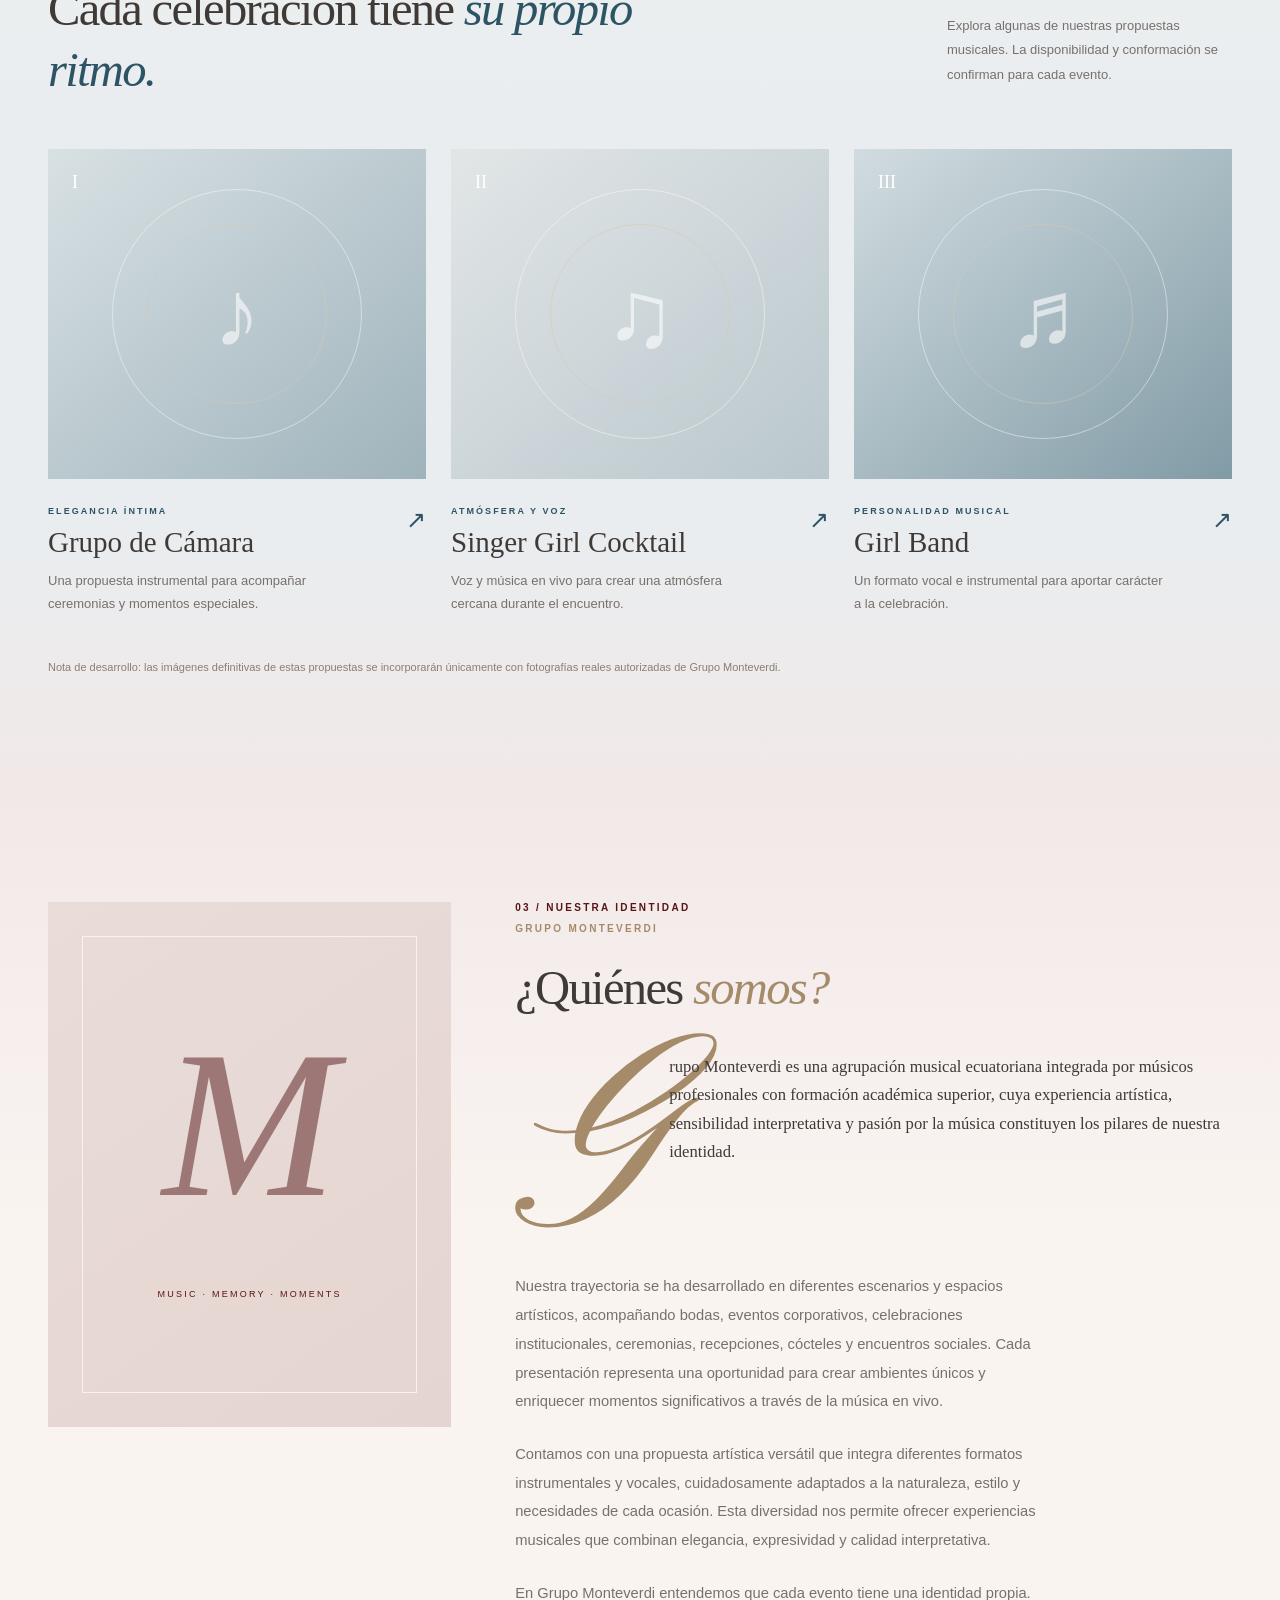
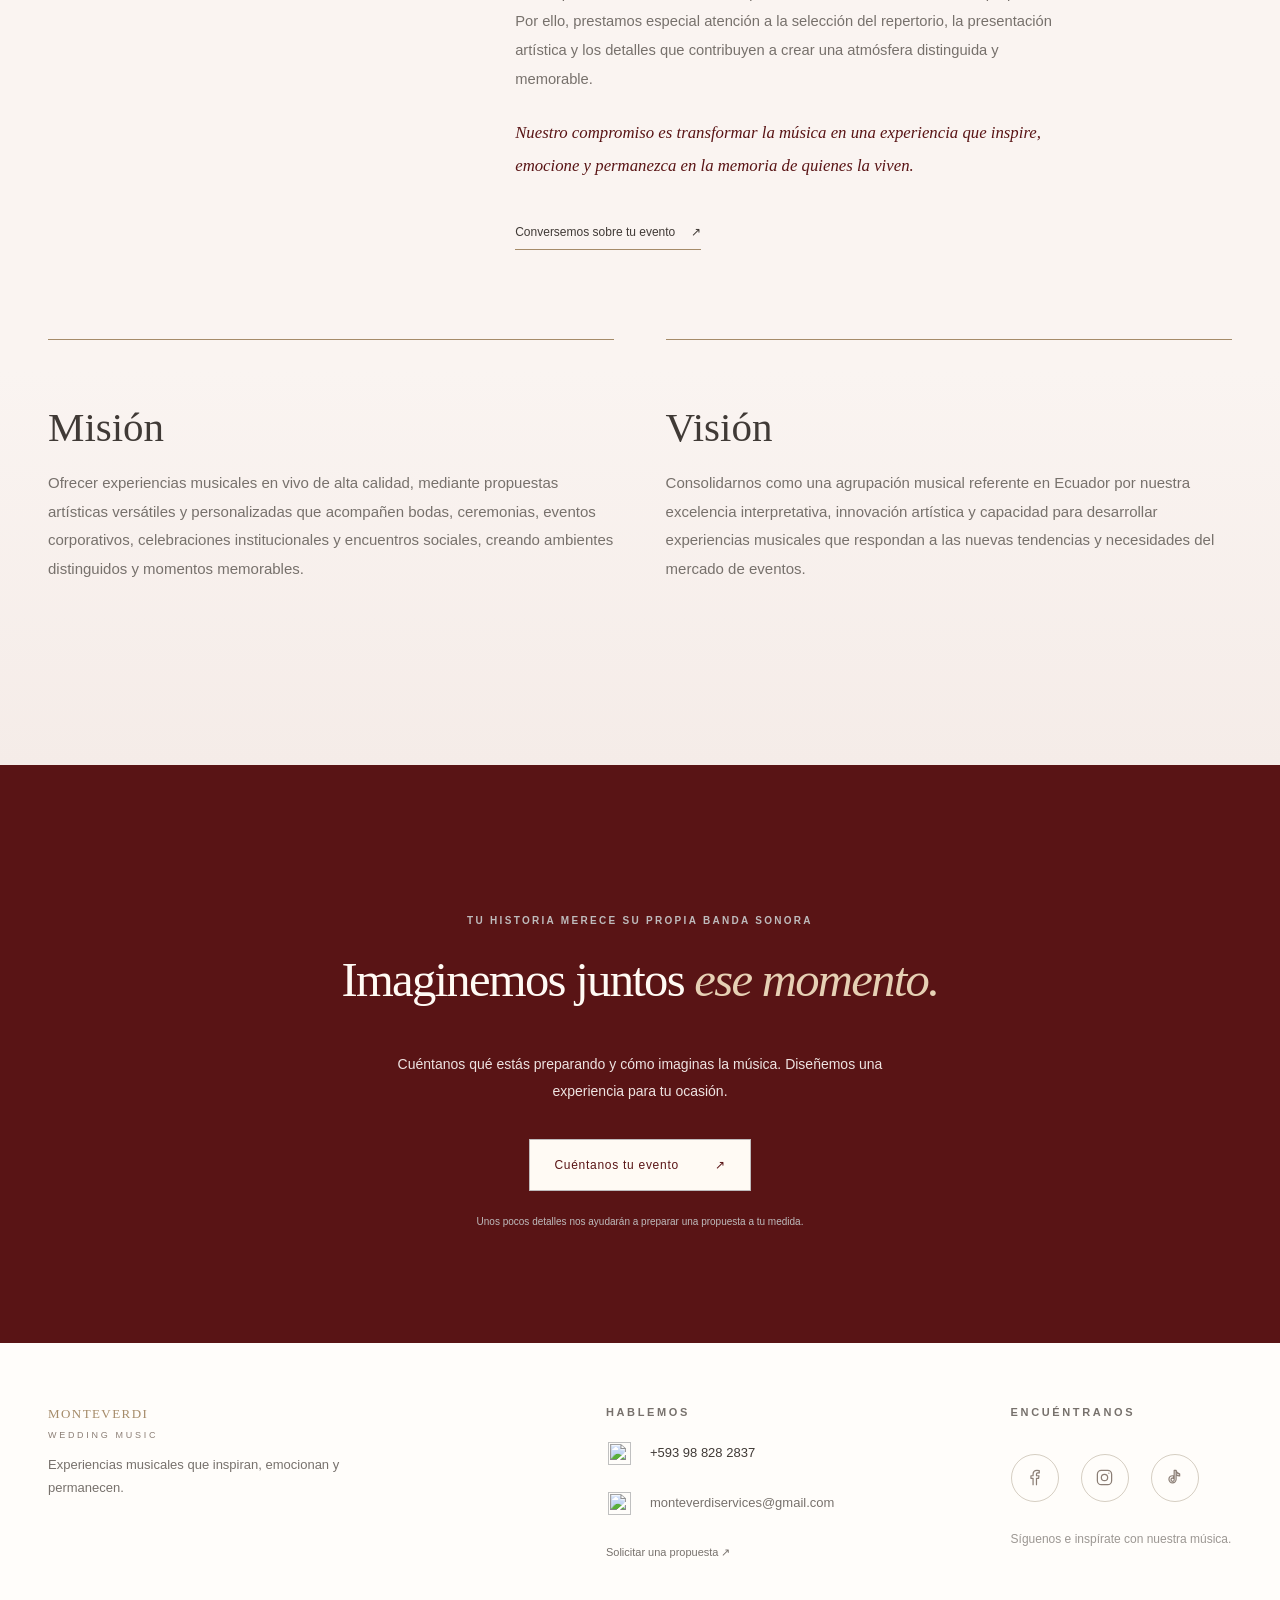
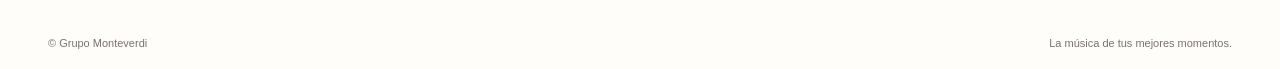
==== commit 3186cd40: "Restaurar web previa a reporte de bucle; versión refinada guardada en rama" ====
--- a/index.html
+++ b/index.html
@@ -25,80 +25,6 @@
 .scroll-reveal { opacity: 0; transform: translateY(34px); transition: opacity .85s ease, transform .85s cubic-bezier(.2,.7,.2,1); }
 .scroll-reveal.is-visible { opacity: 1; transform: translateY(0); }
 @media (prefers-reduced-motion: reduce) { .scroll-reveal { opacity: 1; transform: none; transition: none; } }
-
-/* Cierre musical: entrada escalonada, cálida, sin parpadeos */
-.contact .contact-inner > .scroll-reveal {
-  opacity: 0;
-  transform: translate3d(0, 25px, 0);
-  filter: blur(2.4px);
-  transition-property: opacity, transform, filter;
-  transition-duration: 1.05s, 1.22s, 1.05s;
-  transition-timing-function: ease-out, cubic-bezier(.2,.75,.2,1), ease-out;
-  transition-delay: var(--contact-reveal-delay, 0ms);
-  will-change: opacity, transform;
-}
-.contact .contact-inner > .scroll-reveal.is-visible {
-  opacity: 1;
-  transform: translate3d(0, 0, 0);
-  filter: blur(0);
-}
-.contact .contact-inner > .overline.scroll-reveal { --contact-reveal-delay: 0ms; }
-.contact .contact-inner > h2.scroll-reveal { --contact-reveal-delay: 100ms; }
-.contact .contact-inner > p:not(.overline):not(.contact-caption).scroll-reveal { --contact-reveal-delay: 220ms; }
-.contact .contact-inner > a.scroll-reveal { --contact-reveal-delay: 310ms; }
-.contact .contact-inner > .contact-caption.scroll-reveal { --contact-reveal-delay: 420ms; }
-@media (prefers-reduced-motion: reduce) {
-  .contact .contact-inner > .scroll-reveal,
-  .contact .contact-inner > .scroll-reveal.is-visible {
-    opacity: 1; transform: none; filter: none; transition: none; will-change: auto;
-  }
-}
-
-/* Portada: entrada delicada tras el calderón y al regresar a la cabecera.
-   Solo interviene en la sección hero; no afecta ni al intro ni al scroll de las demás secciones. */
-.hero.hero-motion .hero-content > .eyebrow,
-.hero.hero-motion .hero-content > #hero-title,
-.hero.hero-motion .hero-content > .hero-description,
-.hero.hero-motion .hero-content > .button-primary,
-.hero.hero-motion .hero-content > .hero-footnote {
-  opacity: 0;
-  transform: translate3d(0, 23px, 0);
-  filter: blur(1.6px);
-  transition: opacity 1.12s ease, transform 1.22s cubic-bezier(.2,.75,.2,1), filter .97s ease;
-  transition-delay: var(--hero-stage-delay, 0ms);
-}
-.hero.hero-motion.is-awake .hero-content > .eyebrow,
-.hero.hero-motion.is-awake .hero-content > #hero-title,
-.hero.hero-motion.is-awake .hero-content > .hero-description,
-.hero.hero-motion.is-awake .hero-content > .button-primary,
-.hero.hero-motion.is-awake .hero-content > .hero-footnote {
-  opacity: 1; transform: translate3d(0,0,0); filter: blur(0);
-}
-.hero.hero-motion .hero-content > .eyebrow { --hero-stage-delay: 0ms; }
-.hero.hero-motion .hero-content > #hero-title { --hero-stage-delay: 130ms; }
-.hero.hero-motion .hero-content > .hero-description { --hero-stage-delay: 300ms; }
-.hero.hero-motion .hero-content > .button-primary { --hero-stage-delay: 460ms; }
-.hero.hero-motion .hero-content > .hero-footnote { --hero-stage-delay: 580ms; }
-.hero.hero-motion.is-awake .hero-content > .button-primary:hover { transform: translate3d(0,-3px,0); }
-.hero.hero-motion .hero-art {
-  opacity: .07;
-  transform: translate3d(14px,0,0) scale(1.025);
-  transition: opacity 1.85s ease, transform 2.1s cubic-bezier(.2,.75,.2,1);
-}
-.hero.hero-motion.is-awake .hero-art { opacity: .38; transform: none; }
-@media(max-width:700px) {
-  .hero.hero-motion.is-awake .hero-art { opacity: .25; }
-}
-@media(prefers-reduced-motion:reduce) {
-  .hero.hero-motion .hero-content > .eyebrow,
-  .hero.hero-motion .hero-content > #hero-title,
-  .hero.hero-motion .hero-content > .hero-description,
-  .hero.hero-motion .hero-content > .button-primary,
-  .hero.hero-motion .hero-content > .hero-footnote,
-  .hero.hero-motion .hero-art {
-    opacity: 1; transform: none; filter: none; transition: none;
-  }
-}
 
 /* Identidad institucional — misión y visión */
 .monteverdi-values { display:grid; grid-template-columns:repeat(2,minmax(0,1fr)); gap:clamp(22px,4vw,64px); margin-top:clamp(48px,7vw,100px); }
@@ -275,100 +201,13 @@
 
   <script>
     (() => {
-      const hero = document.getElementById('inicio');
-      const title = document.getElementById('hero-title');
-      if (!hero || !title || window.matchMedia('(prefers-reduced-motion: reduce)').matches) return;
-      // La portada no estaba incluida en las animaciones de scroll.
-      // Actuar sobre toda la frase musical y no sobre elementos en el borde.
-      hero.classList.add('hero-motion');
-      let ready = false;
-      let armed = true;
-      let sequence = 0;
-      let queued = false;
-      const titleVisible = () => {
-        const r = title.getBoundingClientRect();
-        return r.bottom > window.innerHeight * .12 && r.top < window.innerHeight * .82;
-      };
-      const reveal = () => {
-        if (ready && armed && titleVisible()) {
-          hero.classList.add('is-awake');
-          armed = false;
-        }
-      };
-      const rearm = () => {
-        queued = false;
-        const r = title.getBoundingClientRect();
-        // No rearmar en el umbral de intersección: exige salir por completo
-        // y añade 120 px de seguridad para impedir bucles estando quieto.
-        if (!armed && (r.bottom < -120 || r.top > window.innerHeight + 120)) {
-          hero.classList.remove('is-awake');
-          armed = true;
-        }
-        reveal();
-      };
-      const scheduleAfterIntro = () => {
-        const current = ++sequence;
-        ready = false;
-        armed = true;
-        hero.classList.remove('is-awake');
-        window.setTimeout(() => {
-          if (current !== sequence) return;
-          ready = true;
-          reveal();
-        }, 6980);
-      };
-      if (document.getElementById('welcome')) scheduleAfterIntro();
-      else { ready = true; reveal(); }
-      window.addEventListener('scroll', () => {
-        if (queued) return;
-        queued = true;
-        window.requestAnimationFrame(rearm);
-      }, { passive: true });
-      window.addEventListener('resize', () => {
-        if (!queued) { queued = true; window.requestAnimationFrame(rearm); }
-      }, { passive: true });
-      // El botón existente de repetición debe volver a ejecutar esta frase,
-      // sin alterar un solo fotograma de MONTEVERDI.
-      document.querySelector('button[aria-label="Repetir presentación de Grupo Monteverdi"]')
-        ?.addEventListener('click', scheduleAfterIntro);
-    })();
-  </script>
-
-  <script>
-    (() => {
       const targets = document.querySelectorAll('.section-pad .section-index, .section-pad .overline, .section-pad h2, .section-pad .section-heading > p, .experience-card, .intro-copy, .intro-quote, .story-art, .story-copy, .contact-inner > p, .contact-inner > a');
       if (!('IntersectionObserver' in window) || window.matchMedia('(prefers-reduced-motion: reduce)').matches) return;
       targets.forEach((el, i) => { el.classList.add('scroll-reveal'); if (el.classList.contains('experience-card')) el.style.transitionDelay = ((Array.from(el.parentElement.children).indexOf(el)) * 110) + 'ms'; });
-      // Conservar la magia: revelar de nuevo cuando el usuario regresa.
-      // Nunca ocultar un elemento en el borde del viewport: su propia
-      // transición (translateY) podría provocar oscilaciones y parpadeos.
       const observer = new IntersectionObserver(entries => {
-        entries.forEach(entry => {
-          if (entry.isIntersecting) entry.target.classList.add('is-visible');
-        });
+        entries.forEach(entry => { if (entry.isIntersecting) { entry.target.classList.add('is-visible'); } else { entry.target.classList.remove('is-visible'); } });
       }, { threshold: .1, rootMargin: '0px 0px -35px 0px' });
       targets.forEach(el => observer.observe(el));
-
-      // Rearmar la entrada solamente cuando se haya desplazado completamente
-      // fuera de pantalla, con 90 px de margen de seguridad (histéresis).
-      // Así cada regreso reproduce la animación sin bucles estando quieto.
-      let queued = false;
-      const rearmOffscreen = () => {
-        queued = false;
-        const viewportHeight = window.innerHeight;
-        for (const el of targets) {
-          if (!el.classList.contains('is-visible')) continue;
-          const rect = el.getBoundingClientRect();
-          if (rect.bottom < -90 || rect.top > viewportHeight + 90) {
-            el.classList.remove('is-visible');
-          }
-        }
-      };
-      window.addEventListener('scroll', () => {
-        if (queued) return;
-        queued = true;
-        window.requestAnimationFrame(rearmOffscreen);
-      }, { passive: true });
     })();
   </script>
 </body>
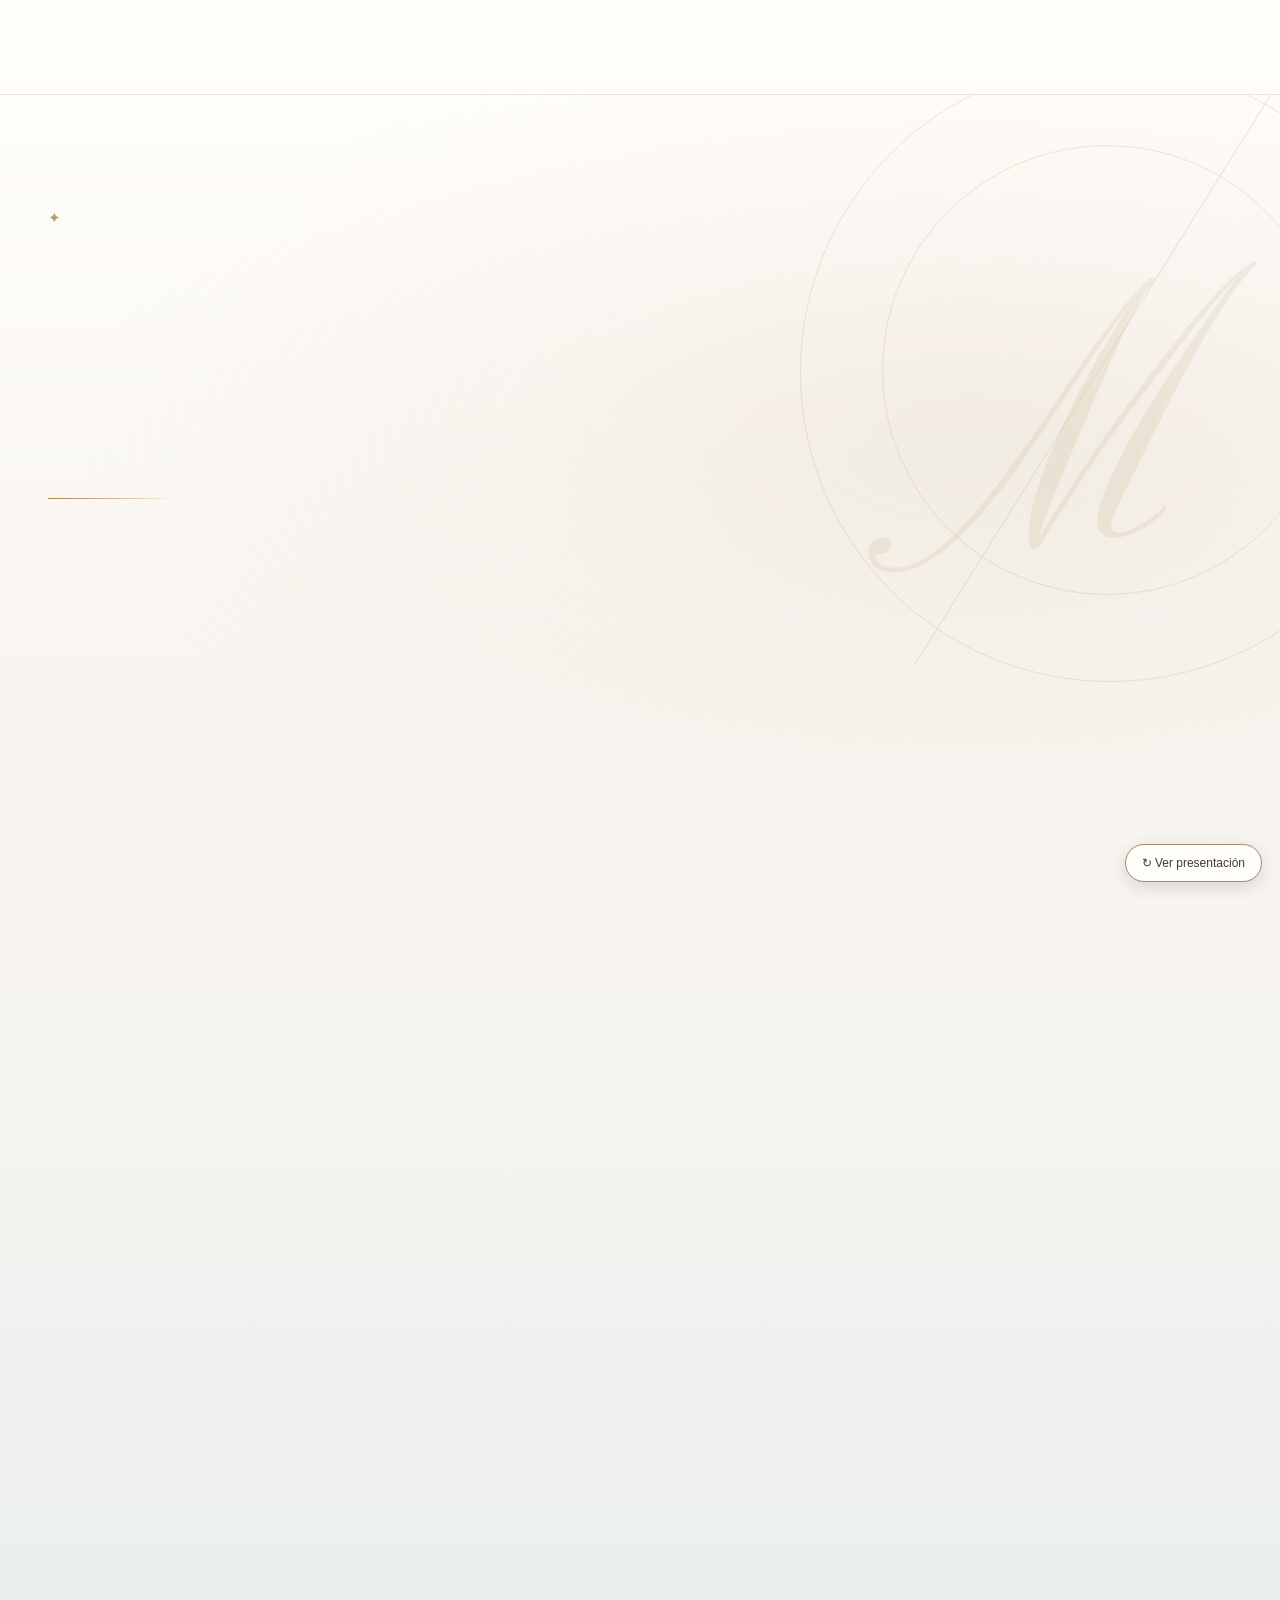
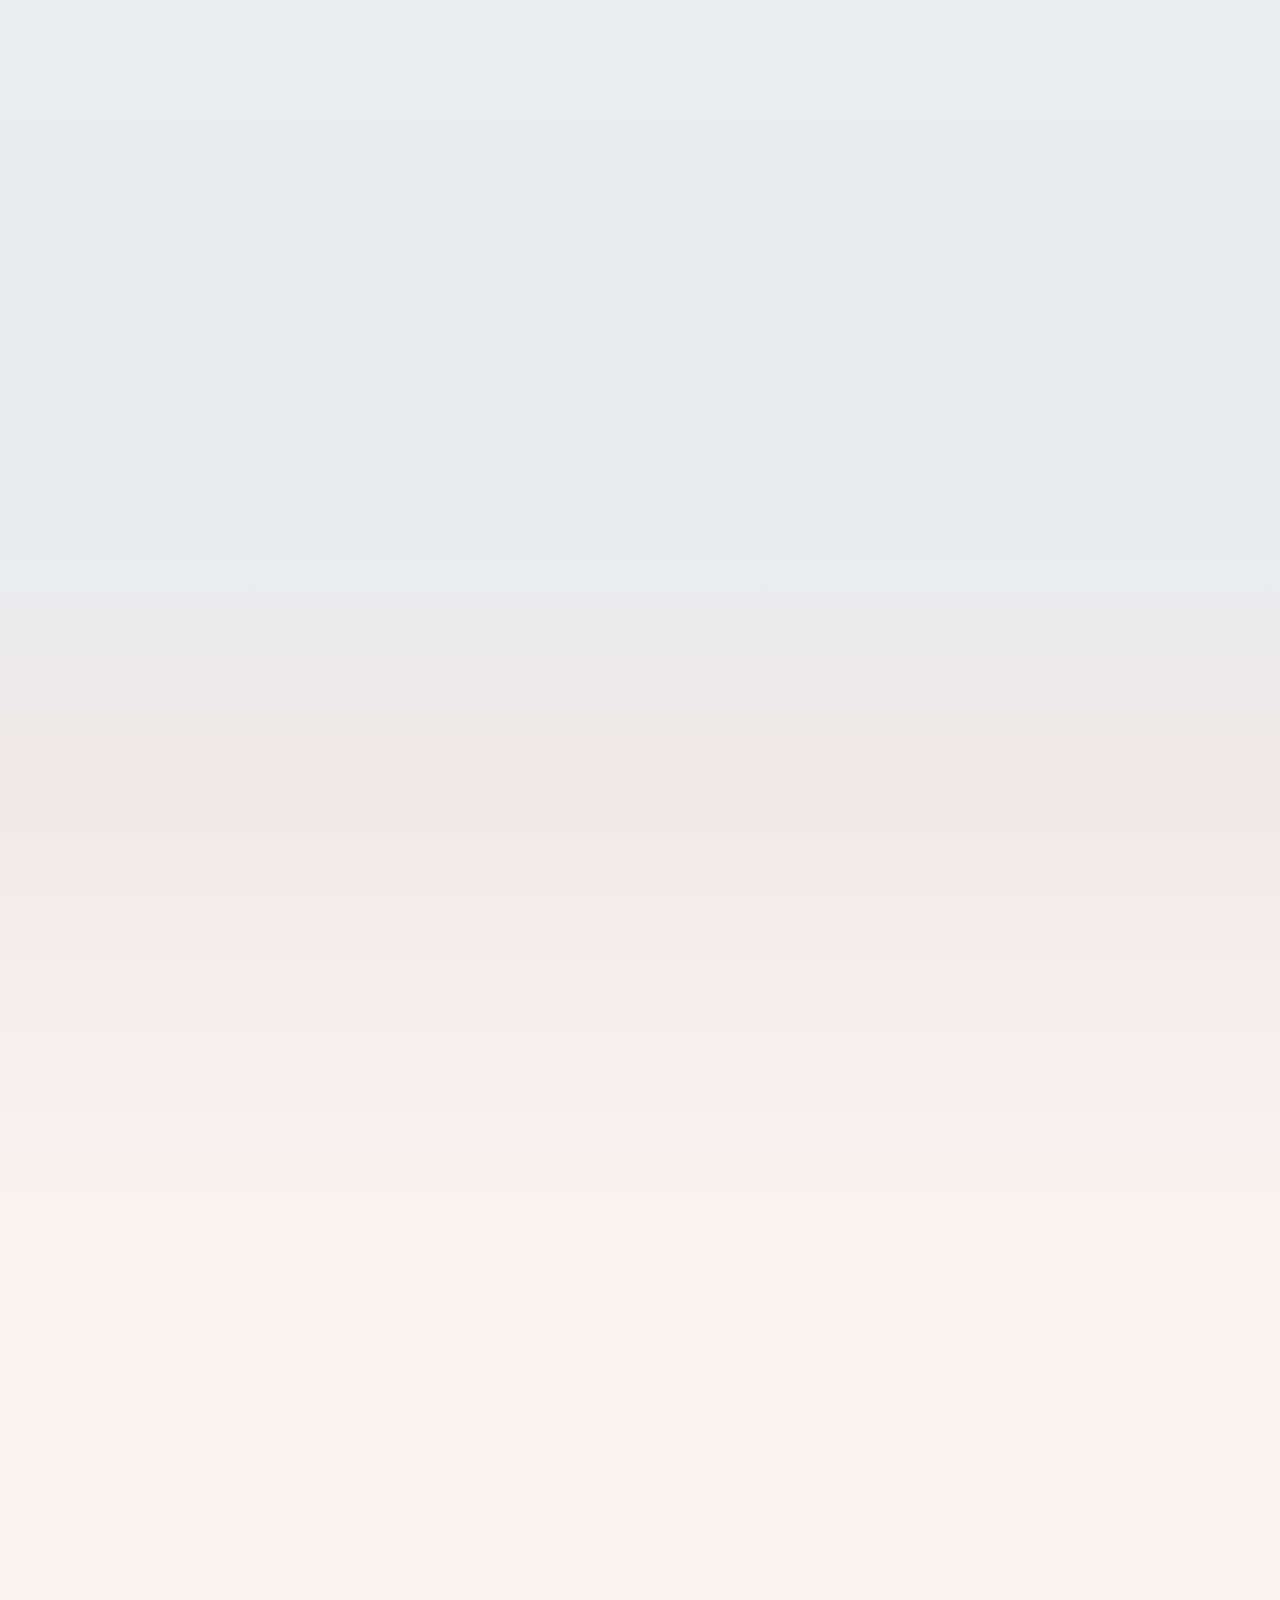
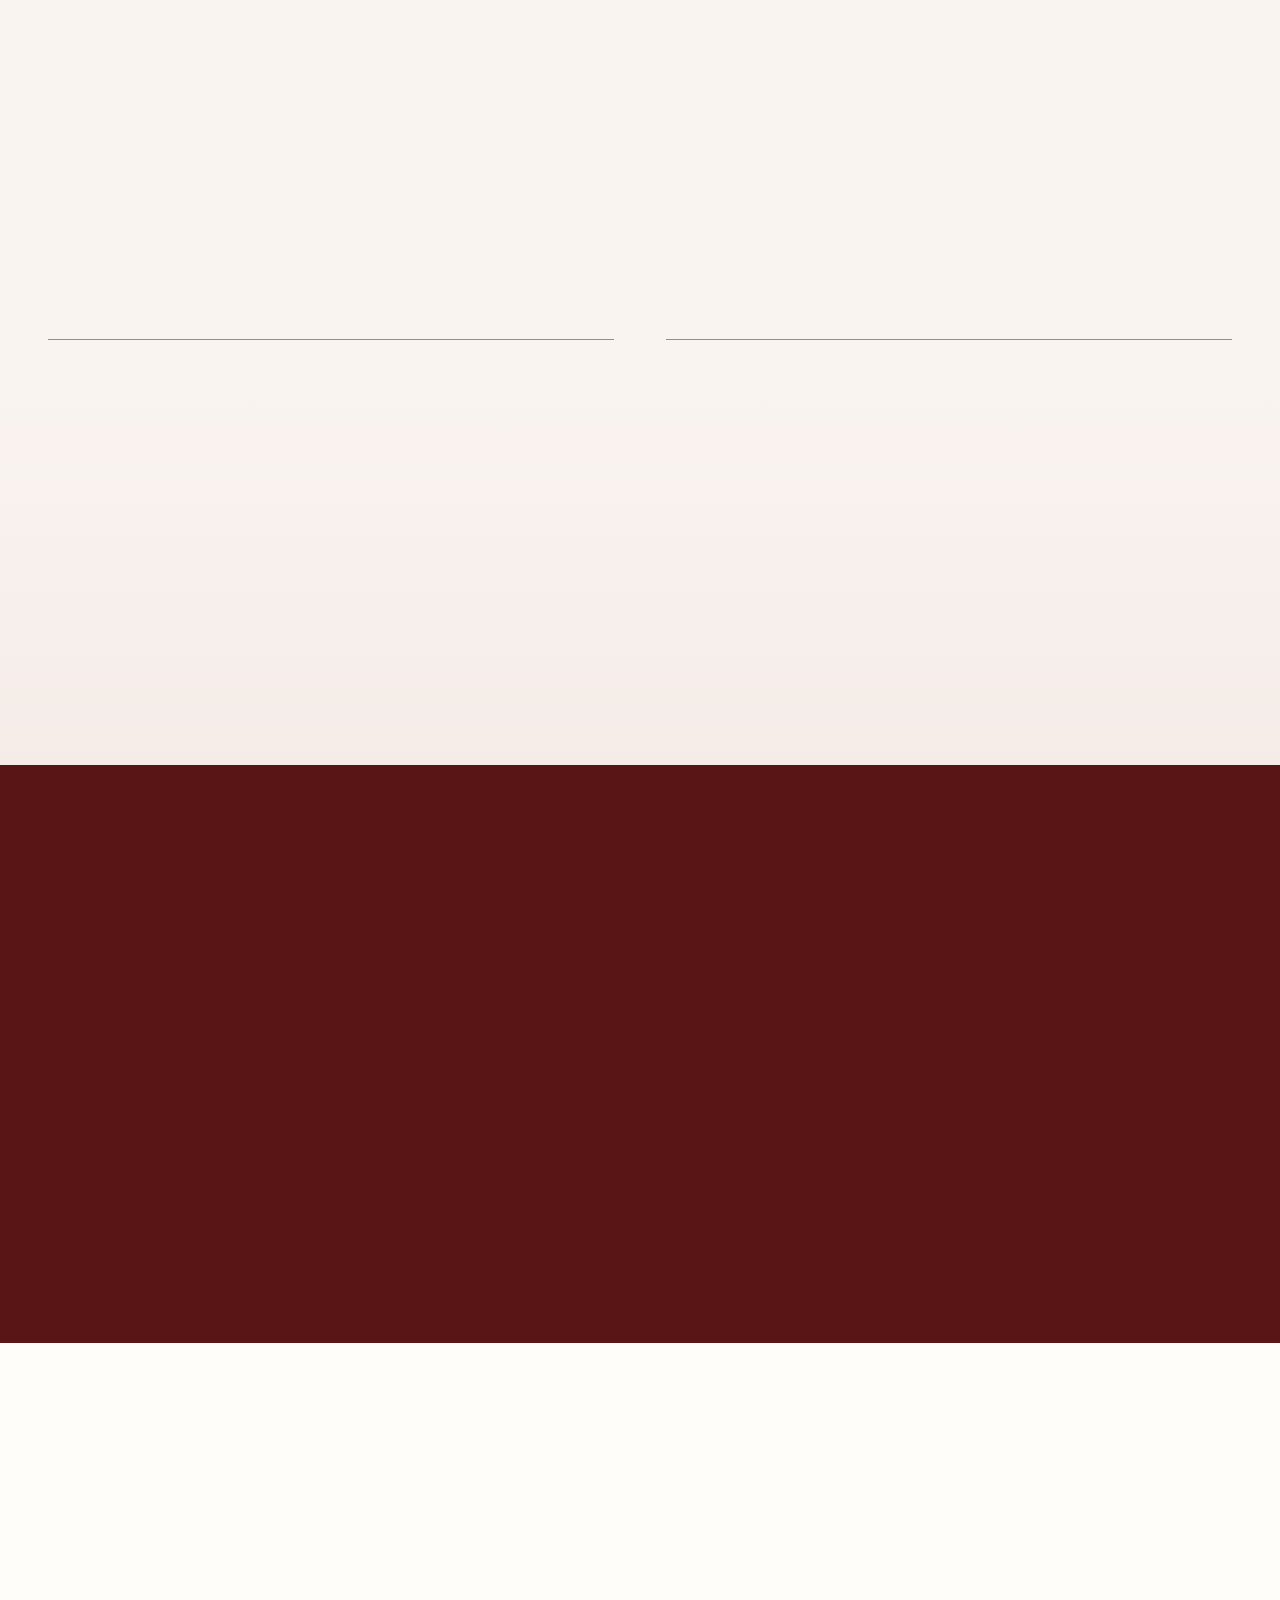
==== commit 4505fda8: "Corregir bucle y extender magia tipográfica a toda la web sin alterar intro Monteverdi" ====
--- a/index.html
+++ b/index.html
@@ -21,10 +21,68 @@
 @keyframes welcome-exit {0%,5%{opacity:1}100%{opacity:0;visibility:hidden}}
 @media (prefers-reduced-motion:reduce){.welcome{display:none}}
 
-/* Scroll reveal — understated editorial transitions */
-.scroll-reveal { opacity: 0; transform: translateY(34px); transition: opacity .85s ease, transform .85s cubic-bezier(.2,.7,.2,1); }
-.scroll-reveal.is-visible { opacity: 1; transform: translateY(0); }
-@media (prefers-reduced-motion: reduce) { .scroll-reveal { opacity: 1; transform: none; transition: none; } }
+/* Magia tipográfica — una sola respiración por entrada, sin efectos cíclicos.
+   La composición MONTEVERDI vive en otro documento y permanece intacta. */
+.soft-reveal {
+  opacity: 0;
+  transform: translate3d(0, 19px, 0);
+  filter: blur(1.2px);
+  transition: opacity 1.02s ease-out,
+              transform 1.2s cubic-bezier(.18,.72,.24,1),
+              filter .95s ease-out;
+  transition-delay: var(--reveal-delay, 0ms);
+}
+.soft-reveal.is-visible {
+  opacity: 1;
+  transform: translate3d(0,0,0);
+  filter: blur(0);
+}
+.soft-reveal.experience-card, .soft-reveal.story-art,
+.soft-reveal.monteverdi-footer-brand, .soft-reveal.footer-contact-column {
+  filter: none;
+}
+.soft-reveal.letter-magic {
+  /* En los titulares aparece cada glifo, no un bloque opaco. */
+  opacity: 1; transform: none; filter: none;
+}
+.letter-visual { display: inline; }
+.letter-magic .soft-letter {
+  display: inline-block;
+  opacity: 0;
+  transform: translate3d(0,.13em,0);
+  transition: opacity .94s ease-out, transform 1.06s cubic-bezier(.18,.72,.25,1);
+  transition-delay: calc(var(--reveal-delay, 0ms) + var(--glyph-delay, 0ms));
+}
+.soft-reveal.is-visible .soft-letter { opacity: 1; transform: translate3d(0,0,0); }
+/* No separar la tipografía caligráfica: preservar todos sus trazos ligados. */
+.letter-magic .letter-visual em {
+  opacity: 0;
+  transition: opacity 1.3s ease-out;
+  transition-delay: calc(var(--reveal-delay, 0ms) + 280ms);
+}
+.soft-reveal.is-visible .letter-visual em { opacity: 1; }
+.magic-sr-only {
+  position: absolute !important;
+  width: 1px !important; height: 1px !important;
+  padding: 0 !important; margin: -1px !important;
+  overflow: hidden !important; clip: rect(0,0,0,0) !important;
+  white-space: nowrap !important; border: 0 !important;
+}
+.button.soft-reveal.is-visible:hover { transform: translateY(-2px); }
+/* En encabezados anidados de una tarjeta basta con que se revele la tarjeta. */
+.experience-card.is-visible .soft-letter,
+.monteverdi-footer-brand.is-visible .soft-letter,
+.footer-contact-column.is-visible .soft-letter,
+.monteverdi-footer-grid > div.is-visible .soft-letter {
+  opacity: 1; transform: none;
+}
+@media (prefers-reduced-motion: reduce) {
+  .soft-reveal, .soft-reveal.is-visible,
+  .letter-magic .soft-letter, .letter-magic .letter-visual em {
+    opacity: 1; transform: none; filter: none;
+    transition: none;
+  }
+}
 
 /* Identidad institucional — misión y visión */
 .monteverdi-values { display:grid; grid-template-columns:repeat(2,minmax(0,1fr)); gap:clamp(22px,4vw,64px); margin-top:clamp(48px,7vw,100px); }
@@ -201,13 +259,165 @@
 
   <script>
     (() => {
-      const targets = document.querySelectorAll('.section-pad .section-index, .section-pad .overline, .section-pad h2, .section-pad .section-heading > p, .experience-card, .intro-copy, .intro-quote, .story-art, .story-copy, .contact-inner > p, .contact-inner > a');
-      if (!('IntersectionObserver' in window) || window.matchMedia('(prefers-reduced-motion: reduce)').matches) return;
-      targets.forEach((el, i) => { el.classList.add('scroll-reveal'); if (el.classList.contains('experience-card')) el.style.transitionDelay = ((Array.from(el.parentElement.children).indexOf(el)) * 110) + 'ms'; });
+      // La animación triunfal se mantiene completamente aislada en
+      // monteverdi-intro.html. Este controlador solo anima la página.
+      if (!('IntersectionObserver' in window) ||
+          window.matchMedia('(prefers-reduced-motion: reduce)').matches) return;
+
+      const selector = [
+        '.site-header .brand-name', '.site-header .brand-subtitle',
+        '.site-header .navigation a', '.site-header .header-contact',
+        '.hero .hero-content > .eyebrow', '.hero .hero-content > h1',
+        '.hero .hero-content > .hero-description',
+        '.hero .hero-content > .button', '.hero .hero-content > .hero-footnote',
+        '.hero > .hero-side-label',
+        '.intro .section-index', '.intro .intro-copy > .overline',
+        '.intro .intro-copy > h2', '.intro .intro-copy > p:not(.overline)',
+        '.intro .signature-rule',
+        '.experiences .section-heading .section-index',
+        '.experiences .section-heading h2',
+        '.experiences .section-heading > p', '.experiences .experience-card',
+        '.experiences .content-note',
+        '.story .story-art', '.story .story-copy > .section-index',
+        '.story .story-copy > .overline', '.story .story-copy > h2',
+        '.story .story-copy > p', '.story .story-copy > .text-link',
+        '.story .monteverdi-value > .overline',
+        '.story .monteverdi-value > h3', '.story .monteverdi-value > p',
+        '.contact .contact-inner > .overline',
+        '.contact .contact-inner > h2', '.contact .contact-inner > p',
+        '.contact .contact-inner > a',
+        '.monteverdi-footer .monteverdi-footer-brand',
+        '.monteverdi-footer .footer-contact-column',
+        '.monteverdi-footer .monteverdi-footer-grid > div:last-child',
+        '.monteverdi-footer .monteverdi-footer-bottom'
+      ].join(', ');
+
+      const targets = Array.from(document.querySelectorAll(selector));
+      const stages = new Map();
+      targets.forEach(el => {
+        const section = el.closest('.site-header, section, footer') || document.body;
+        const index = stages.get(section) || 0;
+        stages.set(section, index + 1);
+        el.style.setProperty('--reveal-delay', Math.min(460, index * 72) + 'ms');
+        el.classList.add('soft-reveal');
+      });
+
+      // Letras sueltas solamente en tipografía de títulos y pequeños rótulos.
+      // En párrafos largos la frase entera respira; así la lectura no se rompe.
+      const lettering = document.querySelectorAll([
+        '.site-header .brand-name', '.site-header .brand-subtitle',
+        'main h1', 'main h2', '.experience-card h3',
+        '.monteverdi-value h3', 'main .section-index',
+        'main .overline', '.experience-card .card-kicker',
+        '.monteverdi-footer .monteverdi-footer-heading'
+      ].join(', '));
+
+      const segmenter = typeof Intl.Segmenter === 'function'
+        ? new Intl.Segmenter('es', { granularity: 'grapheme' }) : null;
+      const graphemes = value => segmenter
+        ? Array.from(segmenter.segment(value), part => part.segment)
+        : Array.from(value);
+      lettering.forEach(el => {
+        if (el.querySelector('.magic-sr-only')) return;
+        const accessibleText = (el.innerText || el.textContent || '')
+          .replace(/\s+/g, ' ').trim();
+        if (!accessibleText) return;
+
+        const visual = document.createElement('span');
+        visual.className = 'letter-visual';
+        visual.setAttribute('aria-hidden', 'true');
+        while (el.firstChild) visual.appendChild(el.firstChild);
+        const accessible = document.createElement('span');
+        accessible.className = 'magic-sr-only';
+        accessible.textContent = accessibleText;
+        el.append(accessible, visual);
+        el.classList.add('letter-magic');
+
+        const walker = document.createTreeWalker(visual, NodeFilter.SHOW_TEXT);
+        const textNodes = [];
+        while (walker.nextNode()) {
+          const node = walker.currentNode;
+          // Las cursivas caligráficas son un solo gesto: nunca dividirlas.
+          if (node.parentElement?.closest('em') || !node.nodeValue.trim()) continue;
+          textNodes.push(node);
+        }
+        let count = 0;
+        textNodes.forEach(node => {
+          const fragment = document.createDocumentFragment();
+          graphemes(node.nodeValue).forEach(char => {
+            if (/\s/u.test(char)) {
+              fragment.appendChild(document.createTextNode(char));
+            } else {
+              const glyph = document.createElement('span');
+              glyph.className = 'soft-letter';
+              glyph.style.setProperty('--glyph-delay', Math.min(650, count * 13) + 'ms');
+              glyph.textContent = char;
+              fragment.appendChild(glyph);
+              count++;
+            }
+          });
+          node.replaceWith(fragment);
+        });
+      });
+
+      // El observador solamente muestra. Nunca oculta a causa de un umbral
+      // inestable: ese era el origen del bucle.
+      let enabled = false;
+      const viewportContains = el => {
+        const r = el.getBoundingClientRect();
+        return r.bottom > 35 && r.top < window.innerHeight - 45 &&
+          r.width > 0 && r.height > 0;
+      };
       const observer = new IntersectionObserver(entries => {
-        entries.forEach(entry => { if (entry.isIntersecting) { entry.target.classList.add('is-visible'); } else { entry.target.classList.remove('is-visible'); } });
-      }, { threshold: .1, rootMargin: '0px 0px -35px 0px' });
+        if (!enabled) return;
+        for (const entry of entries) {
+          if (entry.isIntersecting) entry.target.classList.add('is-visible');
+        }
+      }, { threshold: .06, rootMargin: '0px 0px -45px 0px' });
       targets.forEach(el => observer.observe(el));
+
+      const showInView = () => {
+        enabled = true;
+        targets.forEach(el => {
+          if (viewportContains(el)) el.classList.add('is-visible');
+        });
+      };
+
+      // Solo rearmar cuando el elemento esté ENTERAMENTE fuera de pantalla,
+      // con 170px de margen. Al quedarse quieto jamás cambia de estado.
+      let queued = false;
+      const rearmOutOfView = () => {
+        queued = false;
+        const bottom = window.innerHeight + 170;
+        targets.forEach(el => {
+          if (!el.classList.contains('is-visible')) return;
+          const r = el.getBoundingClientRect();
+          if (r.bottom < -170 || r.top > bottom)
+            el.classList.remove('is-visible');
+        });
+      };
+      window.addEventListener('scroll', () => {
+        if (queued) return;
+        queued = true;
+        requestAnimationFrame(rearmOutOfView);
+      }, { passive: true });
+
+      // La portada entra en armonía con el fundido final del calderón;
+      // no se modifica el iframe ni su animación de 7.05s + 1.2s.
+      let revealTimer;
+      const coordinateWithWelcome = () => {
+        enabled = false;
+        clearTimeout(revealTimer);
+        // En un replay se rearma lo que esté visible detrás de la portada.
+        targets.forEach(el => {
+          if (viewportContains(el)) el.classList.remove('is-visible');
+        });
+        revealTimer = setTimeout(showInView, 7050);
+      };
+      if (document.getElementById('welcome')) coordinateWithWelcome();
+      else showInView();
+      document.querySelector('button[aria-label="Repetir presentación de Grupo Monteverdi"]')
+        ?.addEventListener('click', coordinateWithWelcome);
     })();
   </script>
 </body>
